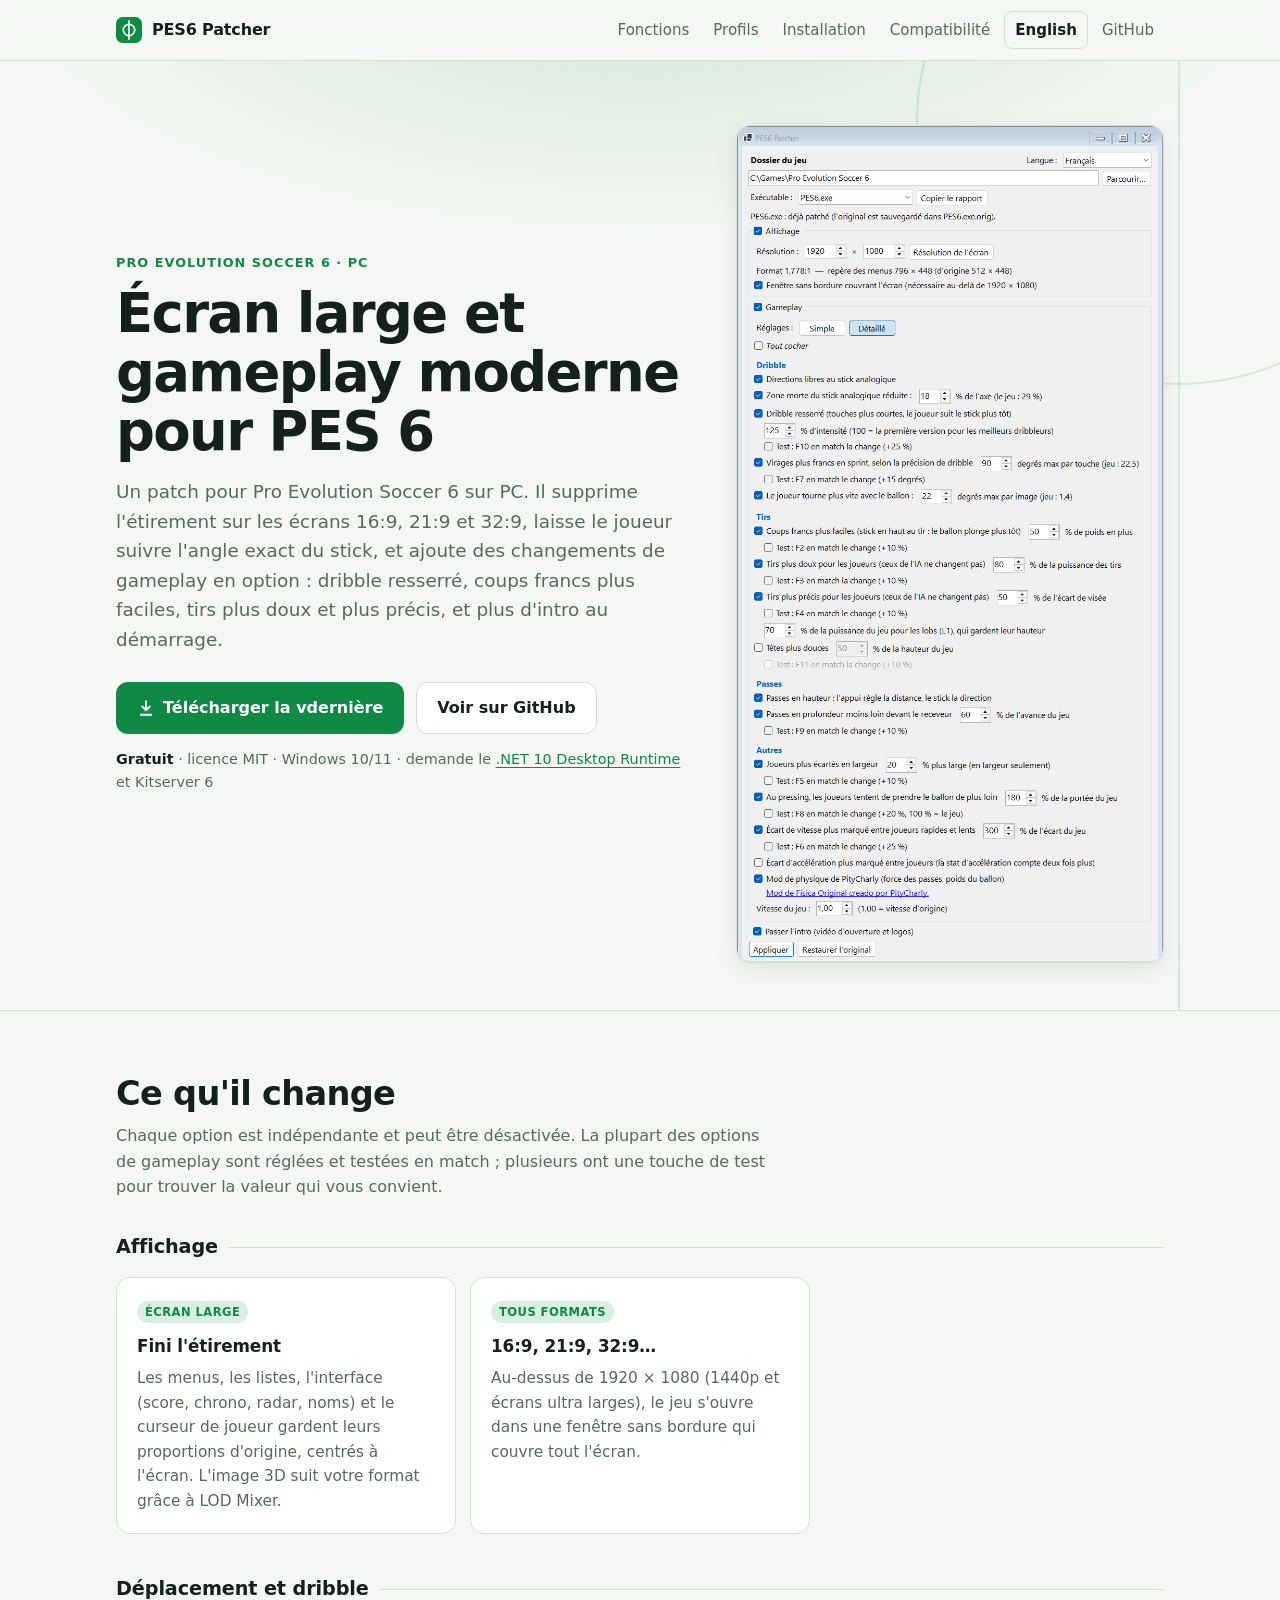
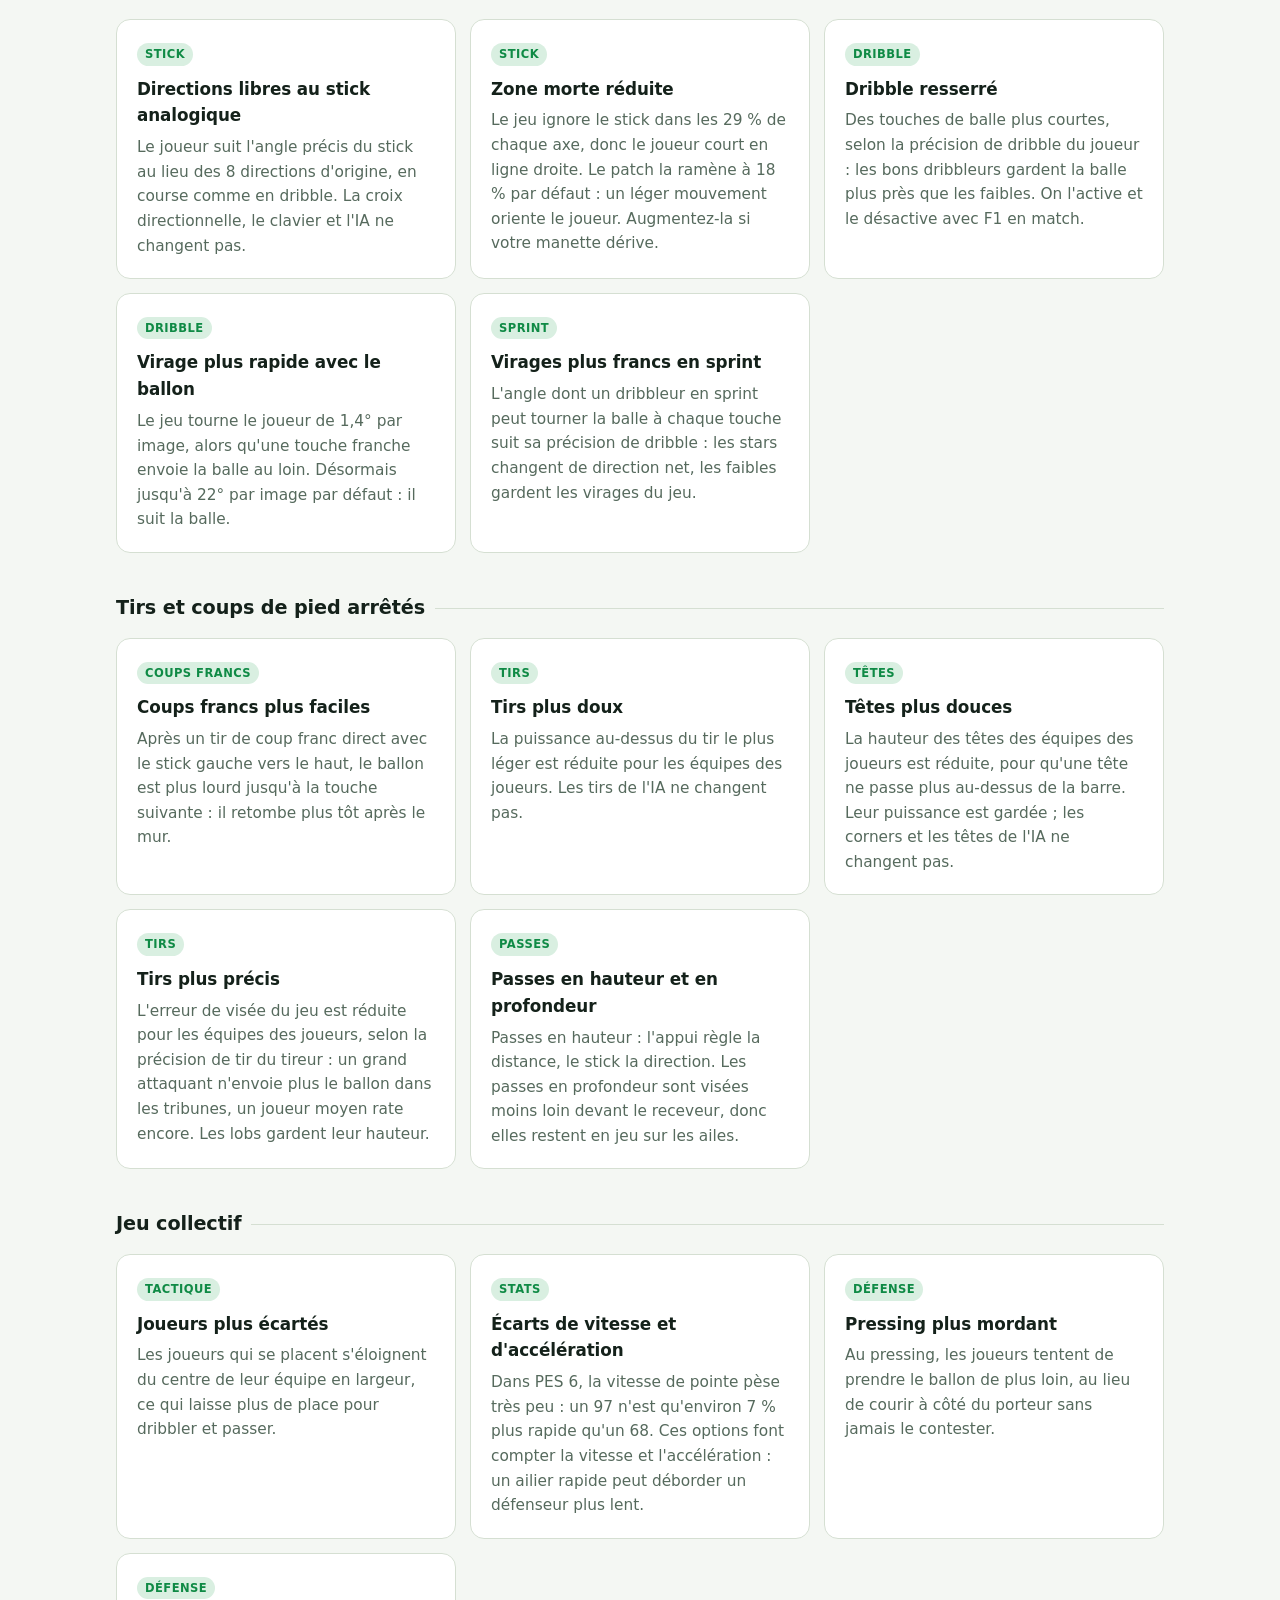
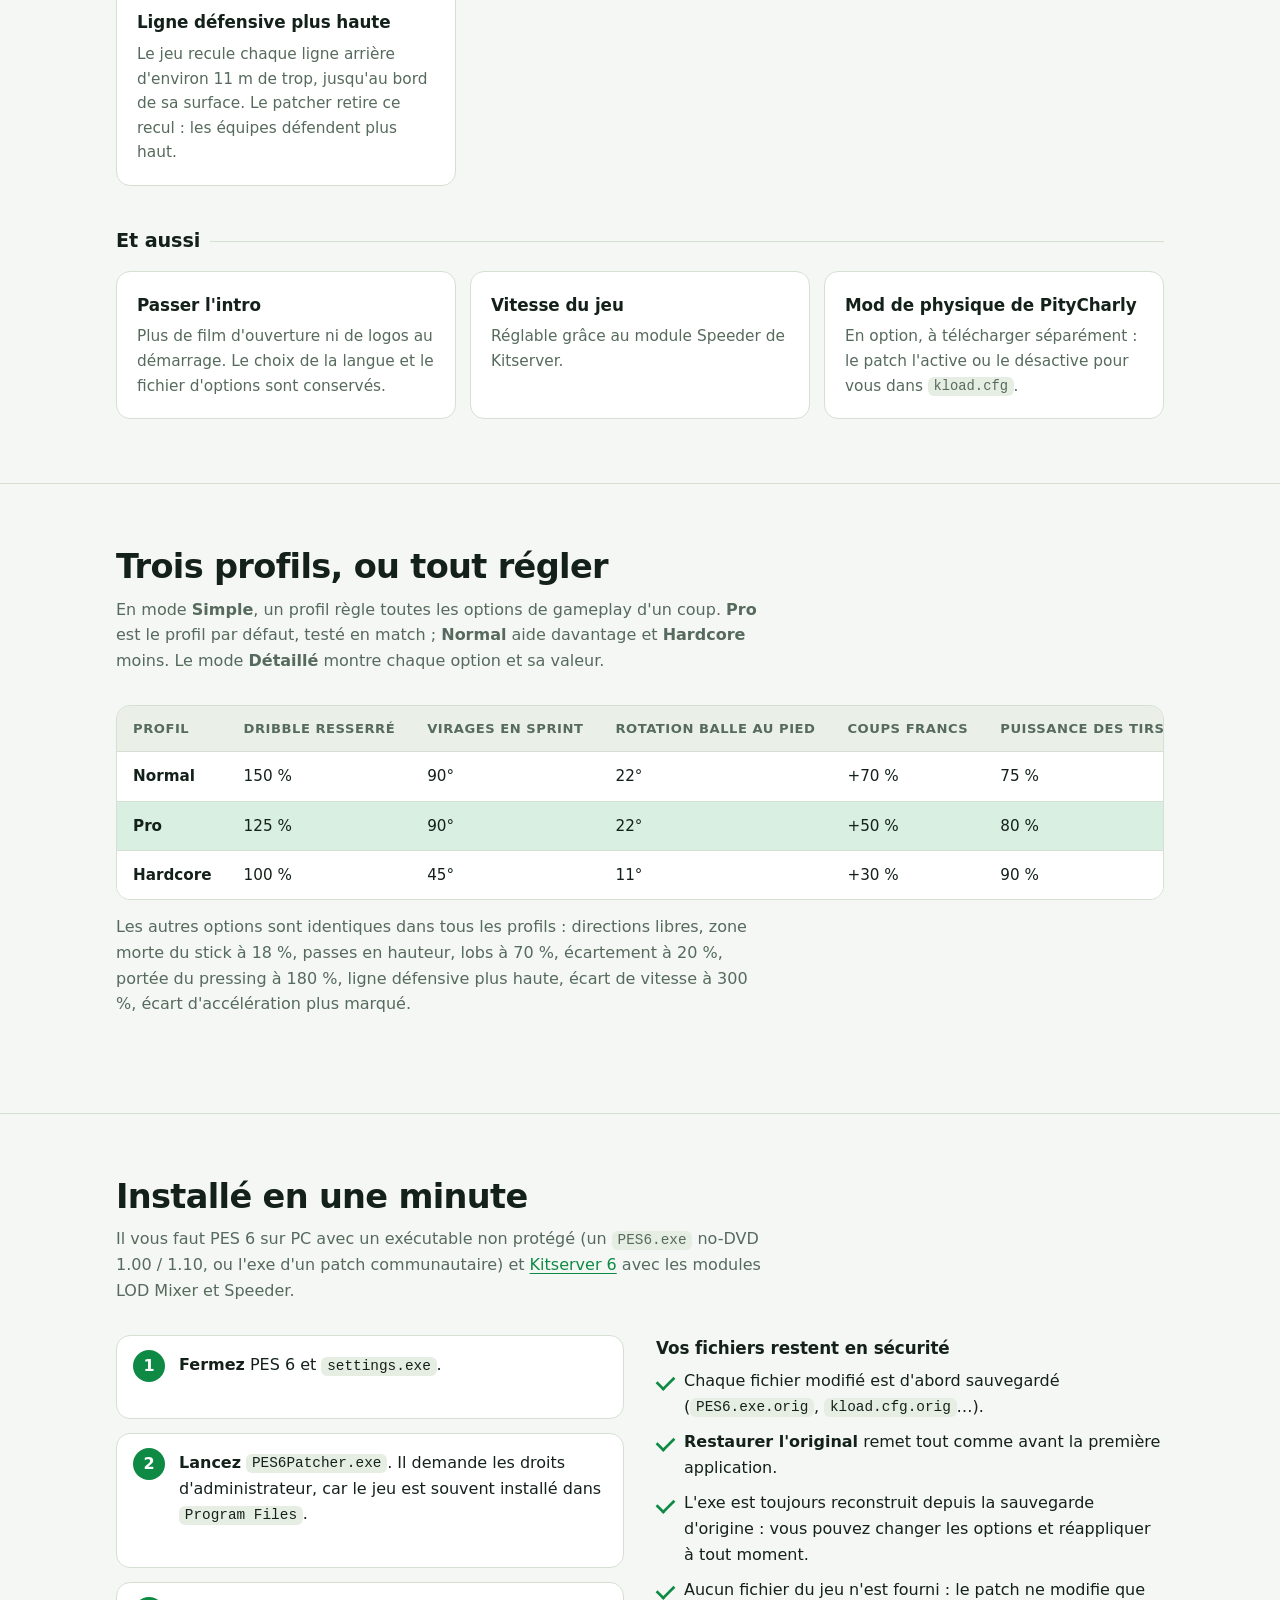
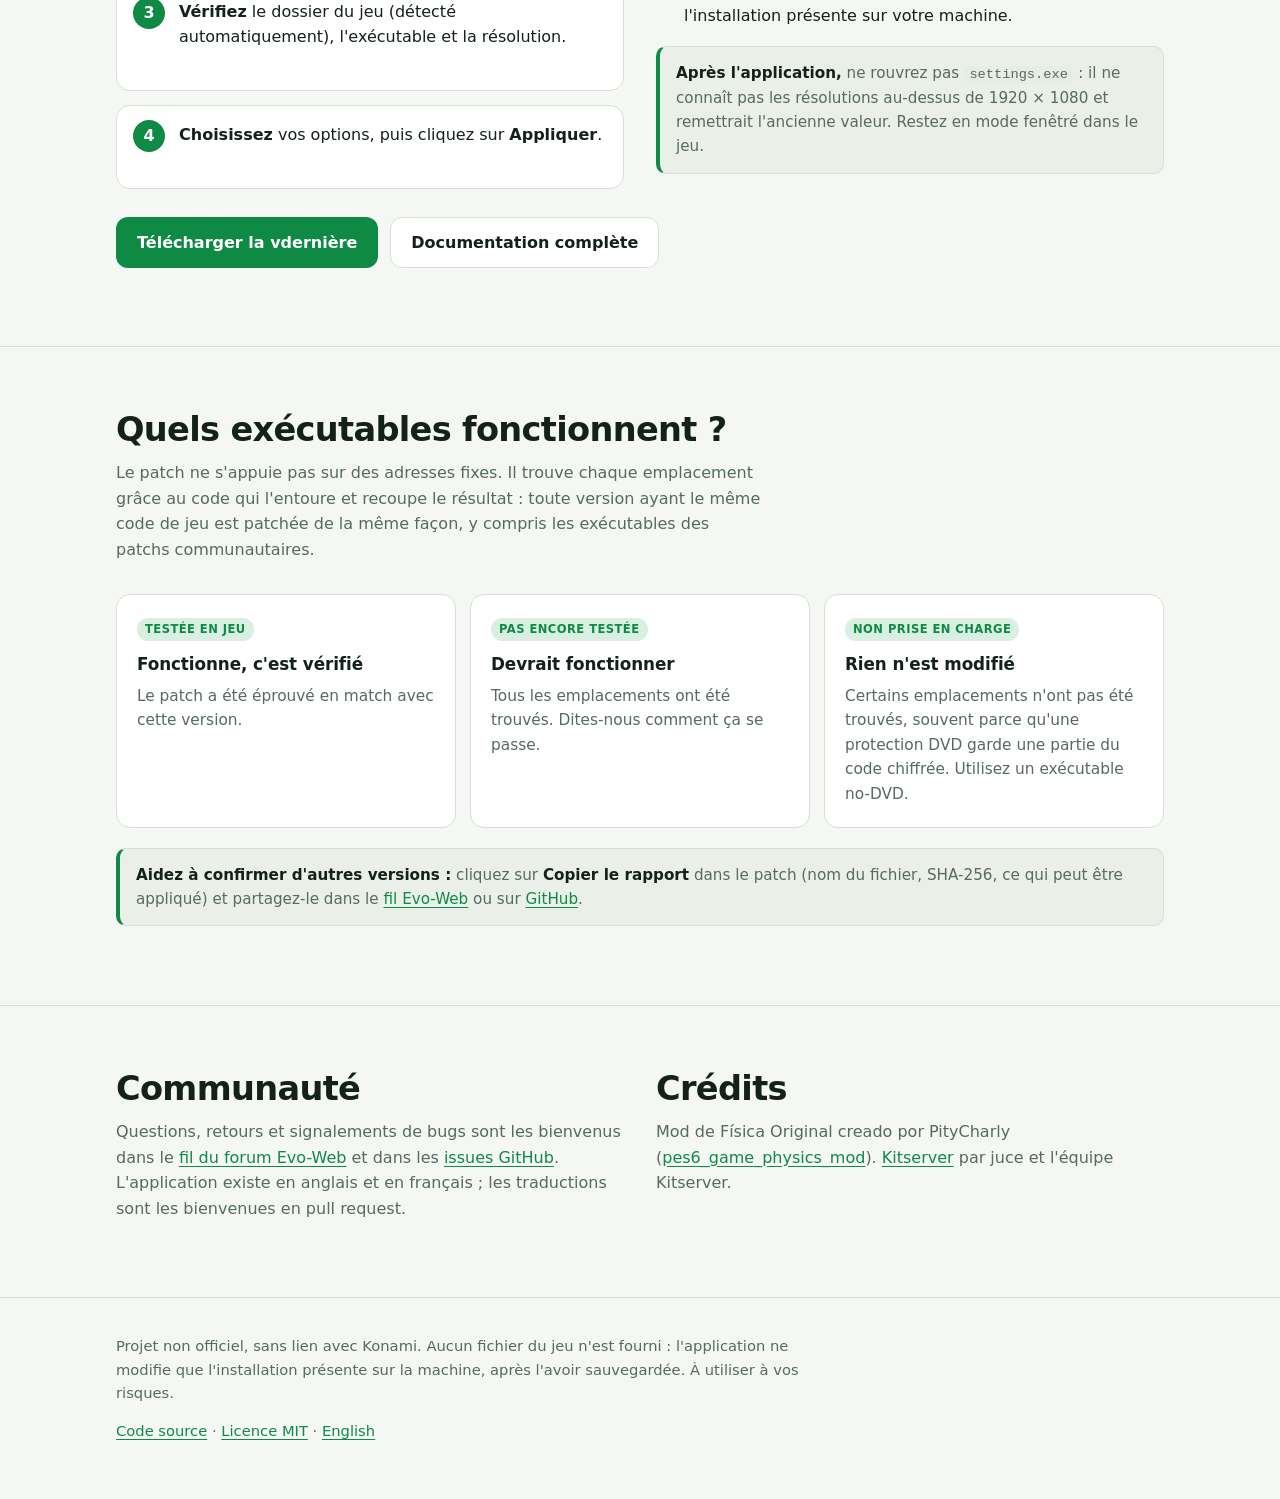
==== docs/fr/index.html @ c1f4a102 "Higher defensive line: take the game's fixed drop off the line The function computing each side's de" ====
<!doctype html>
<html lang="fr">
<head>
<meta charset="utf-8">
<meta name="viewport" content="width=device-width, initial-scale=1">
<title>PES6 Patcher : écran large et gameplay moderne pour PES 6</title>
<meta name="description" content="Patch gratuit pour Pro Evolution Soccer 6 sur PC : écran large sans étirement, déplacement libre au stick analogique, dribble resserré, coups francs plus faciles, tirs plus doux et plus précis.">
<meta property="og:title" content="PES6 Patcher">
<meta property="og:description" content="Écran large sans étirement et options de gameplay modernes pour Pro Evolution Soccer 6 sur PC.">
<meta property="og:image" content="https://kwentinn.github.io/PES6Patcher/app.fr.png">
<meta property="og:type" content="website">
<link rel="alternate" hreflang="en" href="https://kwentinn.github.io/PES6Patcher/">
<link rel="icon" href="data:image/svg+xml,%3Csvg xmlns='http://www.w3.org/2000/svg' viewBox='0 0 32 32'%3E%3Crect width='32' height='32' rx='8' fill='%230f8a45'/%3E%3Ccircle cx='16' cy='16' r='7' fill='none' stroke='white' stroke-width='2'/%3E%3Cpath d='M16 3v26' stroke='white' stroke-width='2'/%3E%3C/svg%3E">
<link rel="stylesheet" href="../site.css">
</head>
<body>

<header class="bar">
  <div class="wrap">
    <a class="brand" href="#top">
      <svg viewBox="0 0 32 32" aria-hidden="true"><rect width="32" height="32" rx="8" fill="var(--accent)"/><circle cx="16" cy="16" r="7" fill="none" stroke="var(--accent-ink)" stroke-width="2"/><path d="M16 4v24" stroke="var(--accent-ink)" stroke-width="2"/></svg>
      PES6 Patcher
    </a>
    <nav aria-label="Principal">
      <a class="hide-sm" href="#features">Fonctions</a>
      <a class="hide-sm" href="#presets">Profils</a>
      <a href="#install">Installation</a>
      <a class="hide-sm" href="#compat">Compatibilité</a>
      <a class="lang" href="../" hreflang="en">English</a>
      <a href="https://github.com/kwentinn/PES6Patcher">GitHub</a>
    </nav>
  </div>
</header>

<main id="top">

<div class="hero">
  <div class="wrap hero-grid">
    <div>
      <p class="eyebrow">Pro Evolution Soccer 6 · PC</p>
      <h1>Écran large et gameplay moderne pour PES 6</h1>
      <p class="lead">Un patch pour Pro Evolution Soccer 6 sur PC. Il supprime l'étirement sur les écrans 16:9, 21:9 et 32:9, laisse le joueur suivre l'angle exact du stick, et ajoute des changements de gameplay en option : dribble resserré, coups francs plus faciles, tirs plus doux et plus précis, et plus d'intro au démarrage.</p>
      <div class="cta">
        <a class="btn primary" data-download href="https://github.com/kwentinn/PES6Patcher/releases/latest">
          <svg viewBox="0 0 24 24" fill="none" stroke="currentColor" stroke-width="2.4" stroke-linecap="round" stroke-linejoin="round" aria-hidden="true"><path d="M12 3v12m0 0l-5-5m5 5l5-5M5 21h14"/></svg>
          <span>Télécharger la v<span data-version>dernière</span></span>
        </a>
        <a class="btn" href="https://github.com/kwentinn/PES6Patcher">Voir sur GitHub</a>
      </div>
      <p class="meta"><b>Gratuit</b> · licence MIT · Windows 10/11 · demande le <a href="https://dotnet.microsoft.com/download/dotnet/10.0">.NET 10 Desktop Runtime</a> et Kitserver 6</p>
    </div>
    <figure class="shot">
      <img src="../app.fr.png" width="818" height="1538" alt="La fenêtre de PES6 Patcher avec les options d'affichage et de gameplay">
    </figure>
  </div>
</div>

<section id="features">
  <div class="wrap">
    <h2>Ce qu'il change</h2>
    <p class="sub">Chaque option est indépendante et peut être désactivée. La plupart des options de gameplay sont réglées et testées en match ; plusieurs ont une touche de test pour trouver la valeur qui vous convient.</p>

    <h3 class="group">Affichage</h3>
    <div class="cards">
      <div class="card"><span class="tag">Écran large</span><h3>Fini l'étirement</h3><p>Les menus, les listes, l'interface (score, chrono, radar, noms) et le curseur de joueur gardent leurs proportions d'origine, centrés à l'écran. L'image 3D suit votre format grâce à LOD Mixer.</p></div>
      <div class="card"><span class="tag">Tous formats</span><h3>16:9, 21:9, 32:9…</h3><p>Au-dessus de 1920 × 1080 (1440p et écrans ultra larges), le jeu s'ouvre dans une fenêtre sans bordure qui couvre tout l'écran.</p></div>
    </div>

    <h3 class="group">Déplacement et dribble</h3>
    <div class="cards">
      <div class="card"><span class="tag">Stick</span><h3>Directions libres au stick analogique</h3><p>Le joueur suit l'angle précis du stick au lieu des 8 directions d'origine, en course comme en dribble. La croix directionnelle, le clavier et l'IA ne changent pas.</p></div>
      <div class="card"><span class="tag">Stick</span><h3>Zone morte réduite</h3><p>Le jeu ignore le stick dans les 29 % de chaque axe, donc le joueur court en ligne droite. Le patch la ramène à 18 % par défaut : un léger mouvement oriente le joueur. Augmentez-la si votre manette dérive.</p></div>
      <div class="card"><span class="tag">Dribble</span><h3>Dribble resserré</h3><p>Des touches de balle plus courtes, selon la précision de dribble du joueur : les bons dribbleurs gardent la balle plus près que les faibles. On l'active et le désactive avec F1 en match.</p></div>
      <div class="card"><span class="tag">Dribble</span><h3>Virage plus rapide avec le ballon</h3><p>Le jeu tourne le joueur de 1,4° par image, alors qu'une touche franche envoie la balle au loin. Désormais jusqu'à 22° par image par défaut : il suit la balle.</p></div>
      <div class="card"><span class="tag">Sprint</span><h3>Virages plus francs en sprint</h3><p>L'angle dont un dribbleur en sprint peut tourner la balle à chaque touche suit sa précision de dribble : les stars changent de direction net, les faibles gardent les virages du jeu.</p></div>
    </div>

    <h3 class="group">Tirs et coups de pied arrêtés</h3>
    <div class="cards">
      <div class="card"><span class="tag">Coups francs</span><h3>Coups francs plus faciles</h3><p>Après un tir de coup franc direct avec le stick gauche vers le haut, le ballon est plus lourd jusqu'à la touche suivante : il retombe plus tôt après le mur.</p></div>
      <div class="card"><span class="tag">Tirs</span><h3>Tirs plus doux</h3><p>La puissance au-dessus du tir le plus léger est réduite pour les équipes des joueurs. Les tirs de l'IA ne changent pas.</p></div>
      <div class="card"><span class="tag">Têtes</span><h3>Têtes plus douces</h3><p>La hauteur des têtes des équipes des joueurs est réduite, pour qu'une tête ne passe plus au-dessus de la barre. Leur puissance est gardée ; les corners et les têtes de l'IA ne changent pas.</p></div>
      <div class="card"><span class="tag">Tirs</span><h3>Tirs plus précis</h3><p>L'erreur de visée du jeu est réduite pour les équipes des joueurs, selon la précision de tir du tireur : un grand attaquant n'envoie plus le ballon dans les tribunes, un joueur moyen rate encore. Les lobs gardent leur hauteur.</p></div>
      <div class="card"><span class="tag">Passes</span><h3>Passes en hauteur et en profondeur</h3><p>Passes en hauteur : l'appui règle la distance, le stick la direction. Les passes en profondeur sont visées moins loin devant le receveur, donc elles restent en jeu sur les ailes.</p></div>
    </div>

    <h3 class="group">Jeu collectif</h3>
    <div class="cards">
      <div class="card"><span class="tag">Tactique</span><h3>Joueurs plus écartés</h3><p>Les joueurs qui se placent s'éloignent du centre de leur équipe en largeur, ce qui laisse plus de place pour dribbler et passer.</p></div>
      <div class="card"><span class="tag">Stats</span><h3>Écarts de vitesse et d'accélération</h3><p>Dans PES 6, la vitesse de pointe pèse très peu : un 97 n'est qu'environ 7 % plus rapide qu'un 68. Ces options font compter la vitesse et l'accélération : un ailier rapide peut déborder un défenseur plus lent.</p></div>
      <div class="card"><span class="tag">Défense</span><h3>Pressing plus mordant</h3><p>Au pressing, les joueurs tentent de prendre le ballon de plus loin, au lieu de courir à côté du porteur sans jamais le contester.</p></div>
      <div class="card"><span class="tag">Défense</span><h3>Ligne défensive plus haute</h3><p>Le jeu recule chaque ligne arrière d'environ 11 m de trop, jusqu'au bord de sa surface. Le patcher retire ce recul : les équipes défendent plus haut.</p></div>
    </div>

    <h3 class="group">Et aussi</h3>
    <div class="cards">
      <div class="card"><h3>Passer l'intro</h3><p>Plus de film d'ouverture ni de logos au démarrage. Le choix de la langue et le fichier d'options sont conservés.</p></div>
      <div class="card"><h3>Vitesse du jeu</h3><p>Réglable grâce au module Speeder de Kitserver.</p></div>
      <div class="card"><h3>Mod de physique de PityCharly</h3><p>En option, à télécharger séparément : le patch l'active ou le désactive pour vous dans <code>kload.cfg</code>.</p></div>
    </div>
  </div>
</section>

<section id="presets">
  <div class="wrap">
    <h2>Trois profils, ou tout régler</h2>
    <p class="sub">En mode <b>Simple</b>, un profil règle toutes les options de gameplay d'un coup. <b>Pro</b> est le profil par défaut, testé en match ; <b>Normal</b> aide davantage et <b>Hardcore</b> moins. Le mode <b>Détaillé</b> montre chaque option et sa valeur.</p>
    <div class="table">
      <table>
        <thead><tr><th>Profil</th><th>Dribble resserré</th><th>Virages en sprint</th><th>Rotation balle au pied</th><th>Coups francs</th><th>Puissance des tirs</th><th>Écart de visée gardé</th><th>Avance des passes</th><th>Têtes</th></tr></thead>
        <tbody>
          <tr><td>Normal</td><td>150 %</td><td>90°</td><td>22°</td><td>+70 %</td><td>75 %</td><td>30 %</td><td>50 %</td><td>60 %</td></tr>
          <tr class="pro"><td>Pro</td><td>125 %</td><td>90°</td><td>22°</td><td>+50 %</td><td>80 %</td><td>50 %</td><td>60 %</td><td>70 %</td></tr>
          <tr><td>Hardcore</td><td>100 %</td><td>45°</td><td>11°</td><td>+30 %</td><td>90 %</td><td>75 %</td><td>80 %</td><td>80 %</td></tr>
        </tbody>
      </table>
    </div>
    <p class="sub" style="margin-top:14px">Les autres options sont identiques dans tous les profils : directions libres, zone morte du stick à 18 %, passes en hauteur, lobs à 70 %, écartement à 20 %, portée du pressing à 180 %, ligne défensive plus haute, écart de vitesse à 300 %, écart d'accélération plus marqué.</p>
  </div>
</section>

<section id="install">
  <div class="wrap">
    <h2>Installé en une minute</h2>
    <p class="sub">Il vous faut PES 6 sur PC avec un exécutable non protégé (un <code>PES6.exe</code> no-DVD 1.00 / 1.10, ou l'exe d'un patch communautaire) et <a href="https://www.evoweb.uk/">Kitserver 6</a> avec les modules LOD Mixer et Speeder.</p>
    <div class="two">
      <ol class="steps">
        <li><b>Fermez</b> PES 6 et <code>settings.exe</code>.</li>
        <li><b>Lancez</b> <code>PES6Patcher.exe</code>. Il demande les droits d'administrateur, car le jeu est souvent installé dans <code>Program Files</code>.</li>
        <li><b>Vérifiez</b> le dossier du jeu (détecté automatiquement), l'exécutable et la résolution.</li>
        <li><b>Choisissez</b> vos options, puis cliquez sur <b>Appliquer</b>.</li>
      </ol>
      <div>
        <h3>Vos fichiers restent en sécurité</h3>
        <ul class="check">
          <li>Chaque fichier modifié est d'abord sauvegardé (<code>PES6.exe.orig</code>, <code>kload.cfg.orig</code>…).</li>
          <li><b>Restaurer l'original</b> remet tout comme avant la première application.</li>
          <li>L'exe est toujours reconstruit depuis la sauvegarde d'origine : vous pouvez changer les options et réappliquer à tout moment.</li>
          <li>Aucun fichier du jeu n'est fourni : le patch ne modifie que l'installation présente sur votre machine.</li>
        </ul>
        <p class="note" style="margin-top:18px"><b>Après l'application,</b> ne rouvrez pas <code>settings.exe</code> : il ne connaît pas les résolutions au-dessus de 1920 × 1080 et remettrait l'ancienne valeur. Restez en mode fenêtré dans le jeu.</p>
      </div>
    </div>
    <div class="cta" style="margin-top:28px">
      <a class="btn primary" data-download href="https://github.com/kwentinn/PES6Patcher/releases/latest"><span>Télécharger la v<span data-version>dernière</span></span></a>
      <a class="btn" href="https://github.com/kwentinn/PES6Patcher/blob/main/README.fr.md">Documentation complète</a>
    </div>
  </div>
</section>

<section id="compat">
  <div class="wrap">
    <h2>Quels exécutables fonctionnent ?</h2>
    <p class="sub">Le patch ne s'appuie pas sur des adresses fixes. Il trouve chaque emplacement grâce au code qui l'entoure et recoupe le résultat : toute version ayant le même code de jeu est patchée de la même façon, y compris les exécutables des patchs communautaires.</p>
    <div class="cards">
      <div class="card"><span class="tag">Testée en jeu</span><h3>Fonctionne, c'est vérifié</h3><p>Le patch a été éprouvé en match avec cette version.</p></div>
      <div class="card"><span class="tag">Pas encore testée</span><h3>Devrait fonctionner</h3><p>Tous les emplacements ont été trouvés. Dites-nous comment ça se passe.</p></div>
      <div class="card"><span class="tag">Non prise en charge</span><h3>Rien n'est modifié</h3><p>Certains emplacements n'ont pas été trouvés, souvent parce qu'une protection DVD garde une partie du code chiffrée. Utilisez un exécutable no-DVD.</p></div>
    </div>
    <p class="note" style="margin-top:20px"><b>Aidez à confirmer d'autres versions :</b> cliquez sur <b>Copier le rapport</b> dans le patch (nom du fichier, SHA-256, ce qui peut être appliqué) et partagez-le dans le <a href="https://evoweb.uk/threads/pes6-gameplay-patcher.107639/">fil Evo-Web</a> ou sur <a href="https://github.com/kwentinn/PES6Patcher/issues">GitHub</a>.</p>
  </div>
</section>

<section id="about">
  <div class="wrap two">
    <div>
      <h2>Communauté</h2>
      <p class="sub" style="margin-bottom:12px">Questions, retours et signalements de bugs sont les bienvenus dans le <a href="https://evoweb.uk/threads/pes6-gameplay-patcher.107639/">fil du forum Evo-Web</a> et dans les <a href="https://github.com/kwentinn/PES6Patcher/issues">issues GitHub</a>. L'application existe en anglais et en français ; les traductions sont les bienvenues en pull request.</p>
    </div>
    <div>
      <h2>Crédits</h2>
      <p class="sub" style="margin-bottom:12px">Mod de Física Original creado por PityCharly (<a href="https://github.com/angelballay/pes6_game_physics_mod">pes6_game_physics_mod</a>). <a href="https://www.evoweb.uk/">Kitserver</a> par juce et l'équipe Kitserver.</p>
    </div>
  </div>
</section>

</main>

<footer>
  <div class="wrap">
    <p>Projet non officiel, sans lien avec Konami. Aucun fichier du jeu n'est fourni : l'application ne modifie que l'installation présente sur la machine, après l'avoir sauvegardée. À utiliser à vos risques.</p>
    <p><a href="https://github.com/kwentinn/PES6Patcher">Code source</a> · <a href="https://github.com/kwentinn/PES6Patcher/blob/main/LICENSE">Licence MIT</a> · <a href="../">English</a></p>
  </div>
</footer>

<script src="../site.js" defer></script>
</body>
</html>
---- docs/site.css ----
:root {
  --bg: #f4f7f3;
  --surface: #ffffff;
  --surface-2: #eaf0e8;
  --text: #14211a;
  --muted: #566a5d;
  --line: #d5dfd2;
  --accent: #0f8a45;
  --accent-ink: #ffffff;
  --accent-soft: #d9efe1;
  --pitch: #0c5e33;
  --code: #e6eee4;
  --shadow: 0 1px 2px rgba(10, 30, 18, .06), 0 8px 24px rgba(10, 30, 18, .08);
  --radius: 14px;
  --max: 1080px;
}

@media (prefers-color-scheme: dark) {
  :root:not([data-theme="light"]) {
    --bg: #0a120e;
    --surface: #111d17;
    --surface-2: #17271f;
    --text: #e8f1ea;
    --muted: #9db3a4;
    --line: #243629;
    --accent: #3ddc84;
    --accent-ink: #06210f;
    --accent-soft: #15301f;
    --pitch: #0f3d24;
    --code: #17271f;
    --shadow: 0 1px 2px rgba(0, 0, 0, .4), 0 10px 30px rgba(0, 0, 0, .35);
  }
}

:root[data-theme="dark"] {
  --bg: #0a120e;
  --surface: #111d17;
  --surface-2: #17271f;
  --text: #e8f1ea;
  --muted: #9db3a4;
  --line: #243629;
  --accent: #3ddc84;
  --accent-ink: #06210f;
  --accent-soft: #15301f;
  --pitch: #0f3d24;
  --code: #17271f;
  --shadow: 0 1px 2px rgba(0, 0, 0, .4), 0 10px 30px rgba(0, 0, 0, .35);
}

* { box-sizing: border-box; }

html { scroll-behavior: smooth; scroll-padding-top: 76px; }

body {
  margin: 0;
  background: var(--bg);
  color: var(--text);
  font: 16px/1.6 system-ui, -apple-system, "Segoe UI", Roboto, sans-serif;
  -webkit-font-smoothing: antialiased;
}

a { color: var(--accent); text-underline-offset: 3px; }
a:hover { text-decoration-thickness: 2px; }

code {
  background: var(--code);
  padding: .1em .4em;
  border-radius: 6px;
  font: .9em ui-monospace, SFMono-Regular, Consolas, monospace;
  overflow-wrap: anywhere;
}

.wrap { width: 100%; max-width: var(--max); margin: 0 auto; padding: 0 16px; }

/* top bar */
.bar {
  position: sticky;
  top: 0;
  z-index: 10;
  background: color-mix(in srgb, var(--bg) 88%, transparent);
  backdrop-filter: blur(10px);
  border-bottom: 1px solid var(--line);
}
.bar .wrap { display: flex; align-items: center; gap: 20px; min-height: 60px; }
.brand { font-weight: 800; letter-spacing: -.01em; color: var(--text); text-decoration: none; display: flex; align-items: center; gap: 10px; }
.brand svg { width: 26px; height: 26px; }
.bar nav { display: flex; gap: 4px; margin-left: auto; align-items: center; flex-wrap: wrap; justify-content: flex-end; }
.bar nav a { color: var(--muted); text-decoration: none; padding: 6px 10px; border-radius: 8px; font-size: .94rem; }
.bar nav a:hover { color: var(--text); background: var(--surface-2); }
.bar nav a.lang { border: 1px solid var(--line); color: var(--text); font-weight: 600; }

@media (max-width: 760px) {
  .bar .wrap { flex-wrap: wrap; padding-top: 8px; padding-bottom: 8px; }
  .bar nav { margin-left: 0; width: 100%; justify-content: flex-start; }
  .bar nav .hide-sm { display: none; }
}

/* buttons */
.btn {
  display: inline-flex;
  align-items: center;
  gap: 8px;
  padding: 12px 20px;
  border-radius: 12px;
  font-weight: 700;
  text-decoration: none;
  border: 1px solid var(--line);
  color: var(--text);
  background: var(--surface);
}
.btn:hover { border-color: var(--accent); }
.btn.primary { background: var(--accent); color: var(--accent-ink); border-color: transparent; }
.btn.primary:hover { filter: brightness(1.07); }
.btn svg { width: 18px; height: 18px; flex: none; }

/* hero */
.hero {
  position: relative;
  overflow: hidden;
  padding: 64px 0 48px;
  background:
    radial-gradient(900px 380px at 50% -10%, color-mix(in srgb, var(--accent) 16%, transparent), transparent 70%),
    var(--bg);
  border-bottom: 1px solid var(--line);
}
.hero::before, .hero::after {
  content: "";
  position: absolute;
  pointer-events: none;
  border: 2px solid color-mix(in srgb, var(--accent) 14%, transparent);
}
.hero::before { width: 520px; height: 520px; border-radius: 50%; right: -160px; top: -200px; }
.hero::after { width: 2px; height: 100%; right: 100px; top: 0; border: 0; background: color-mix(in srgb, var(--accent) 12%, transparent); }
.hero .wrap { position: relative; z-index: 1; }
.eyebrow { color: var(--accent); font-weight: 700; letter-spacing: .08em; text-transform: uppercase; font-size: .8rem; margin: 0 0 12px; }
h1 { font-size: clamp(2rem, 5.2vw, 3.4rem); line-height: 1.08; letter-spacing: -.03em; margin: 0 0 16px; max-width: 18ch; }
.lead { font-size: 1.15rem; color: var(--muted); max-width: 60ch; margin: 0 0 28px; }
.cta { display: flex; flex-wrap: wrap; gap: 12px; margin-bottom: 14px; }
.meta { color: var(--muted); font-size: .9rem; margin: 0 0 40px; }
.meta b { color: var(--text); }

.shot {
  margin: 0 auto;
  max-width: 440px;
  background: var(--surface);
  border: 1px solid var(--line);
  border-radius: var(--radius);
  box-shadow: var(--shadow);
  overflow: hidden;
}
.shot img { display: block; width: 100%; height: auto; }

.hero-grid { display: grid; gap: 40px; grid-template-columns: 1.15fr .85fr; align-items: center; }
.hero-grid .shot { margin: 0; justify-self: end; }
@media (max-width: 860px) {
  .hero-grid { grid-template-columns: 1fr; }
  .hero-grid .shot { justify-self: center; }
  .hero::after { display: none; }
}

/* sections */
section { padding: 64px 0; }
section + section { border-top: 1px solid var(--line); }
h2 { font-size: clamp(1.5rem, 3.2vw, 2.1rem); letter-spacing: -.02em; line-height: 1.15; margin: 0 0 10px; }
.sub { color: var(--muted); max-width: 64ch; margin: 0 0 32px; }
h3 { font-size: 1.05rem; margin: 0 0 6px; letter-spacing: -.005em; }

.cards { display: grid; gap: 14px; grid-template-columns: repeat(auto-fill, minmax(290px, 1fr)); }
.card { background: var(--surface); border: 1px solid var(--line); border-radius: var(--radius); padding: 20px; }
.card p { margin: 0; color: var(--muted); font-size: .96rem; }
.tag { display: inline-block; font-size: .72rem; font-weight: 700; letter-spacing: .04em; text-transform: uppercase; color: var(--accent); background: var(--accent-soft); padding: 2px 8px; border-radius: 999px; margin-bottom: 10px; }
.group { margin: 40px 0 14px; font-size: 1.2rem; display: flex; align-items: center; gap: 10px; }
.group::after { content: ""; flex: 1; height: 1px; background: var(--line); }
.group:first-of-type { margin-top: 0; }

/* table */
.table { width: 100%; overflow-x: auto; border: 1px solid var(--line); border-radius: var(--radius); background: var(--surface); }
table { border-collapse: collapse; width: 100%; min-width: 560px; font-size: .95rem; }
th, td { text-align: left; padding: 12px 16px; border-bottom: 1px solid var(--line); white-space: nowrap; }
th { color: var(--muted); font-weight: 600; font-size: .82rem; text-transform: uppercase; letter-spacing: .04em; background: var(--surface-2); }
tr:last-child td { border-bottom: 0; }
td:first-child { font-weight: 700; }
tr.pro td { background: var(--accent-soft); }

/* steps */
.steps { counter-reset: step; list-style: none; padding: 0; margin: 0; display: grid; gap: 14px; }
.steps li { counter-increment: step; position: relative; padding: 16px 18px 16px 62px; background: var(--surface); border: 1px solid var(--line); border-radius: var(--radius); }
.steps li::before {
  content: counter(step);
  position: absolute; left: 16px; top: 14px;
  width: 32px; height: 32px; border-radius: 50%;
  display: grid; place-items: center;
  background: var(--accent); color: var(--accent-ink); font-weight: 800;
}

.two { display: grid; gap: 32px; grid-template-columns: 1fr 1fr; }
@media (max-width: 820px) { .two { grid-template-columns: 1fr; } }

.check { list-style: none; margin: 0; padding: 0; display: grid; gap: 10px; }
.check li { padding-left: 28px; position: relative; }
.check li::before {
  content: "";
  position: absolute; left: 0; top: .45em;
  width: 16px; height: 9px;
  border-left: 3px solid var(--accent); border-bottom: 3px solid var(--accent);
  transform: rotate(-45deg) scale(.9);
}

.note { background: var(--surface-2); border: 1px solid var(--line); border-left: 4px solid var(--accent); border-radius: 10px; padding: 14px 16px; color: var(--muted); font-size: .95rem; }
.note b { color: var(--text); }

footer { border-top: 1px solid var(--line); padding: 36px 0 56px; color: var(--muted); font-size: .92rem; }
footer .wrap { display: grid; gap: 14px; }
footer p { margin: 0; max-width: 78ch; }

@media (prefers-reduced-motion: reduce) { html { scroll-behavior: auto; } }
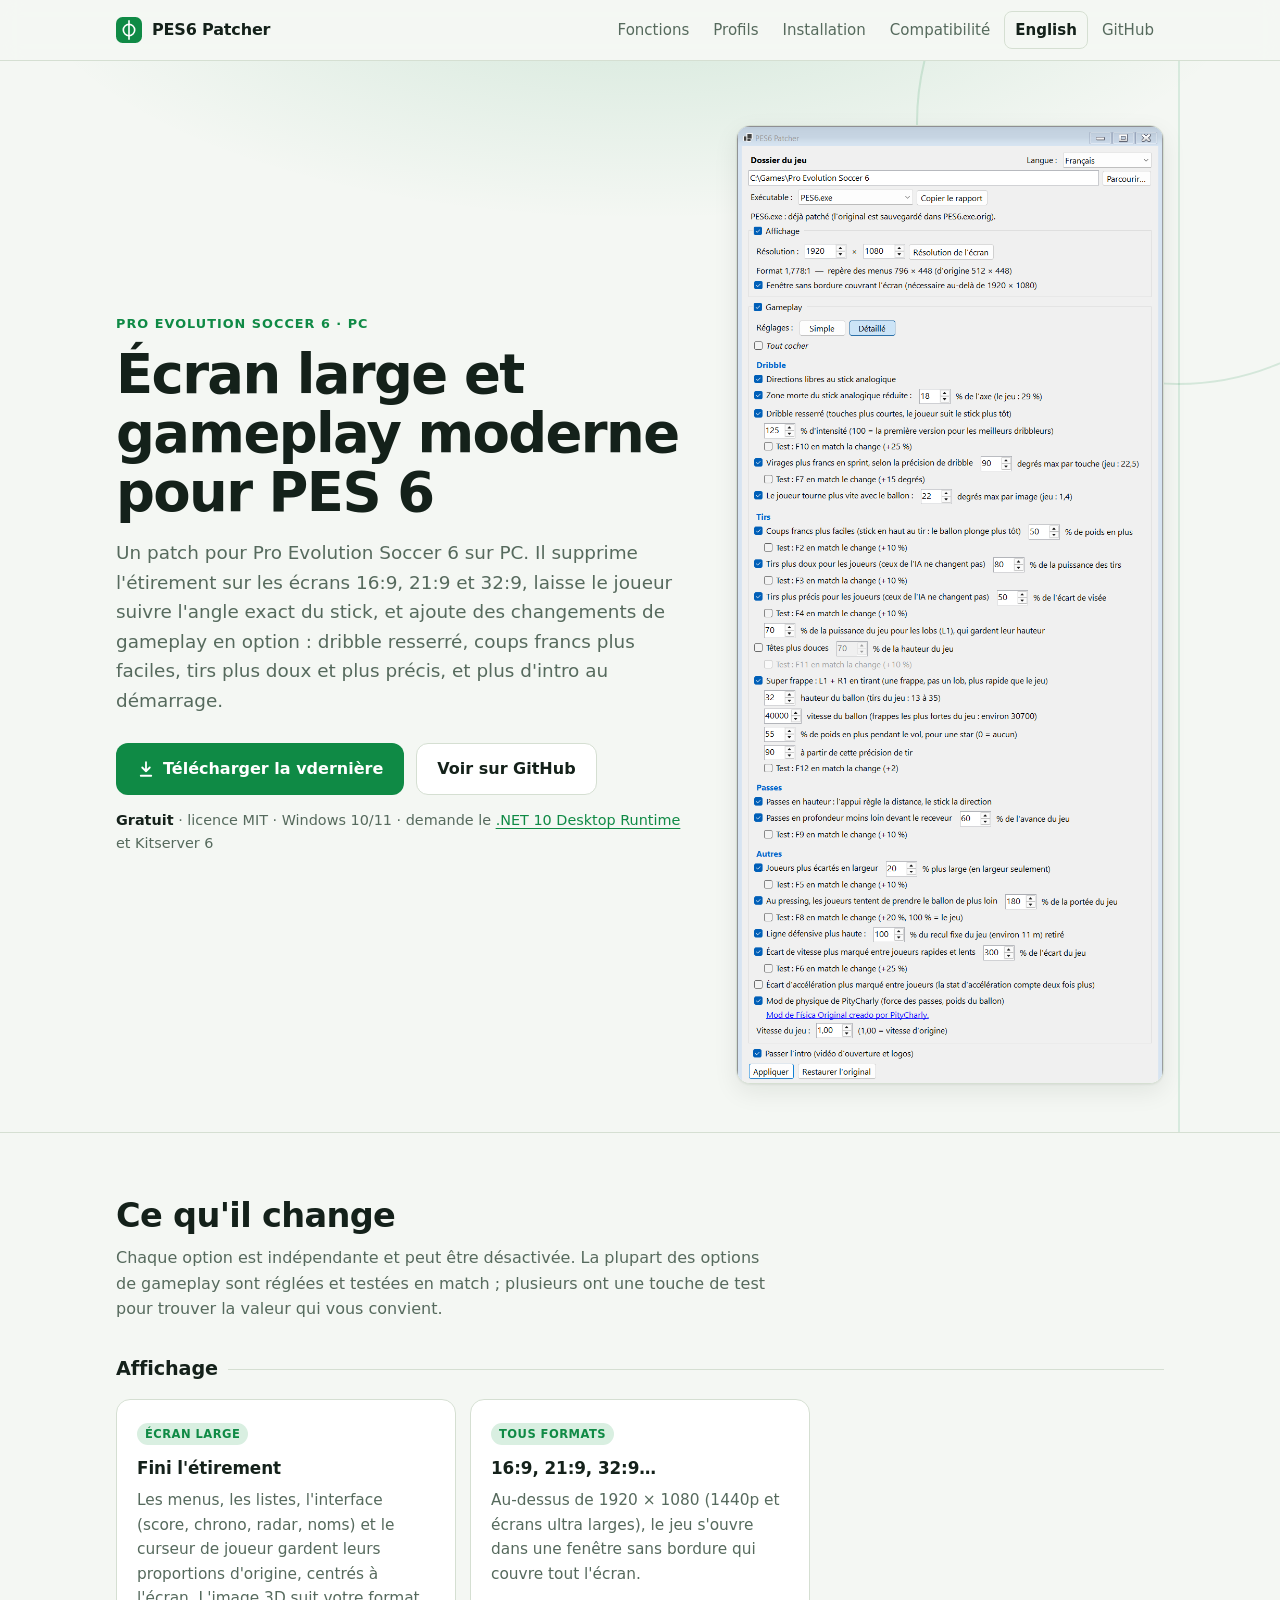
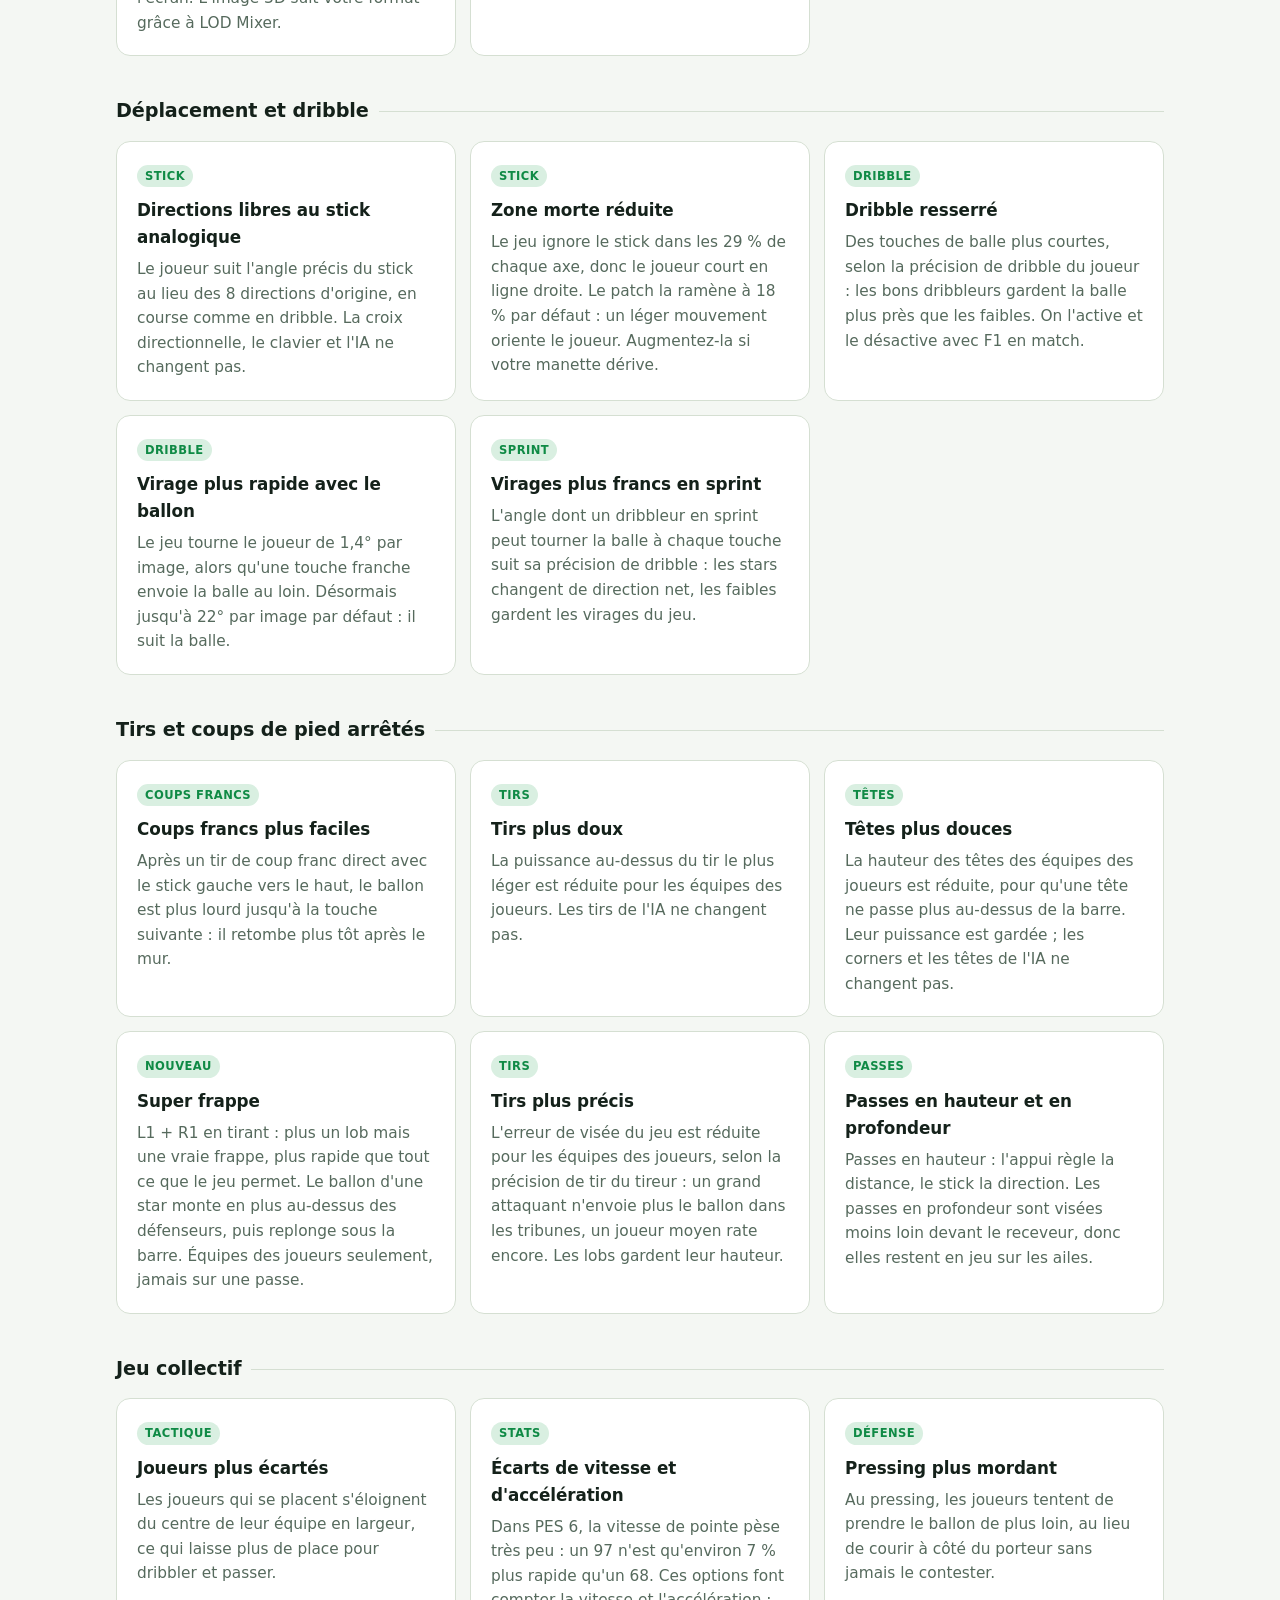
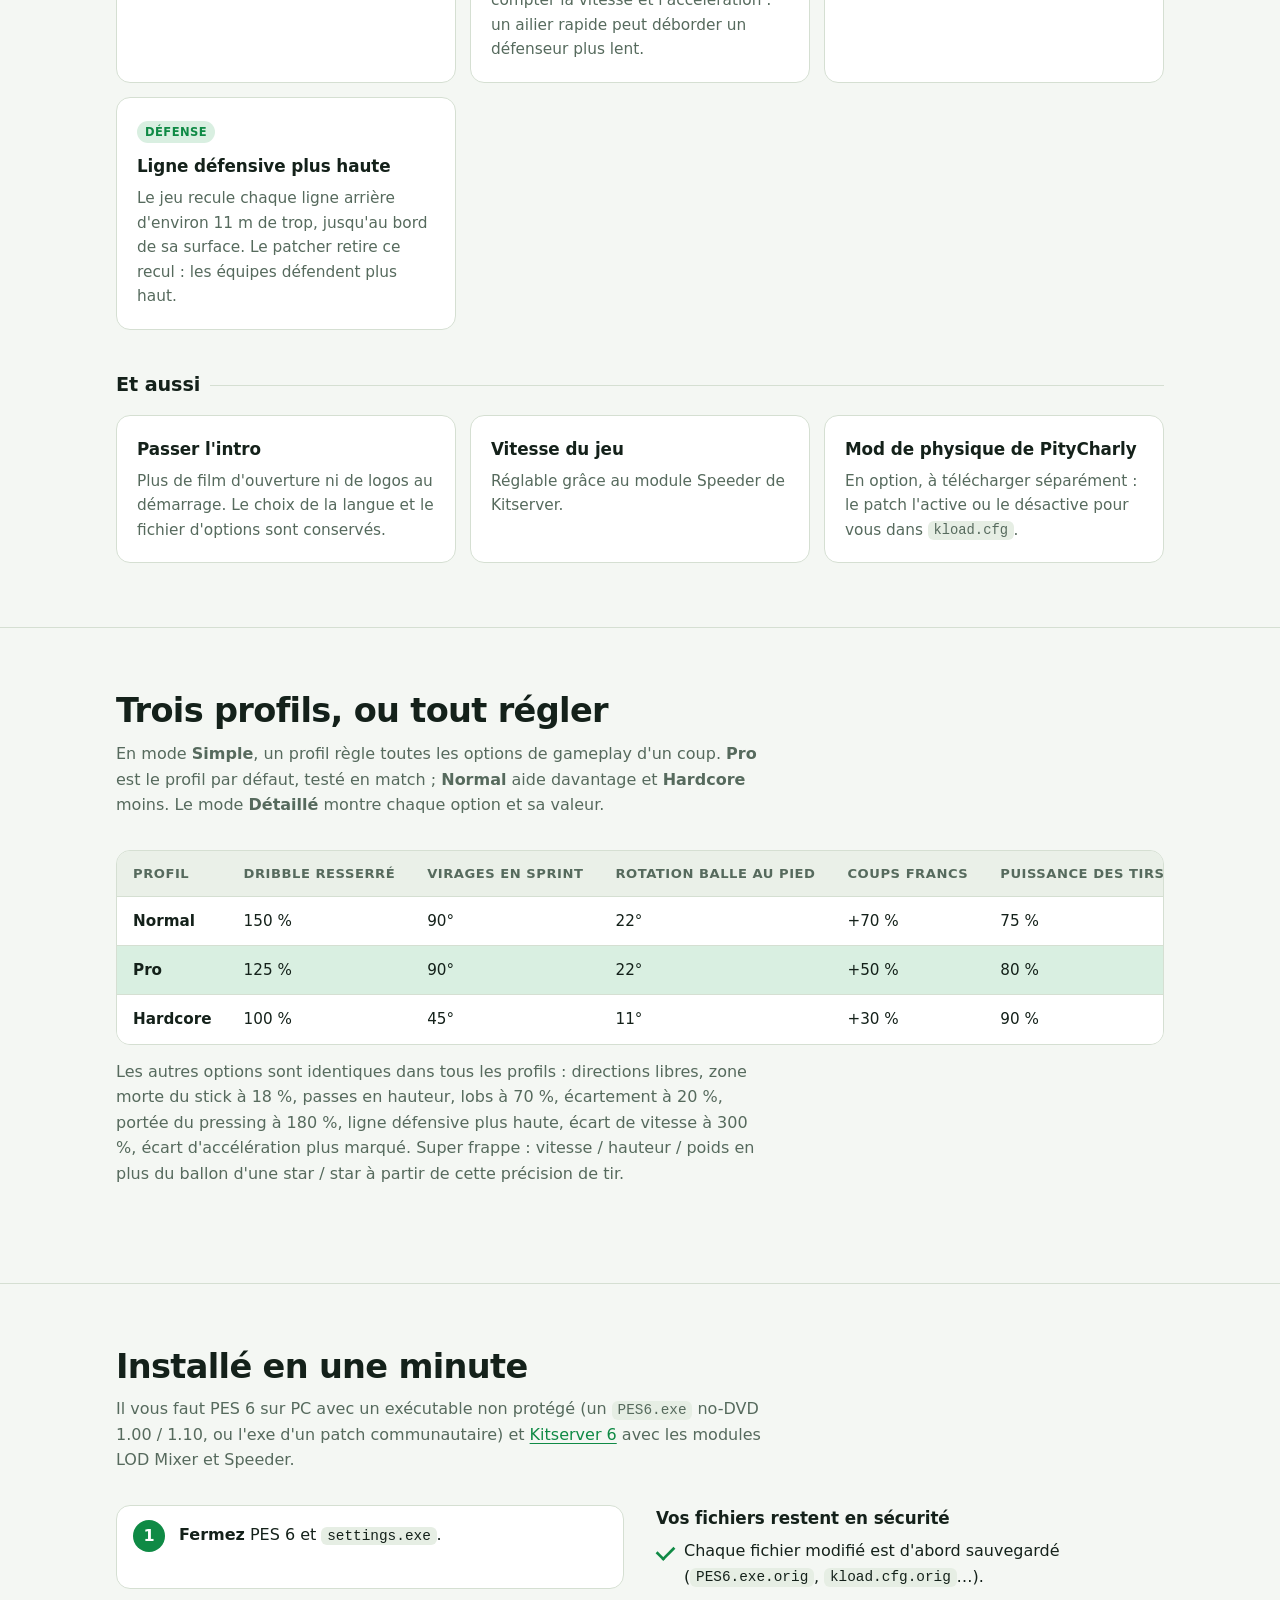
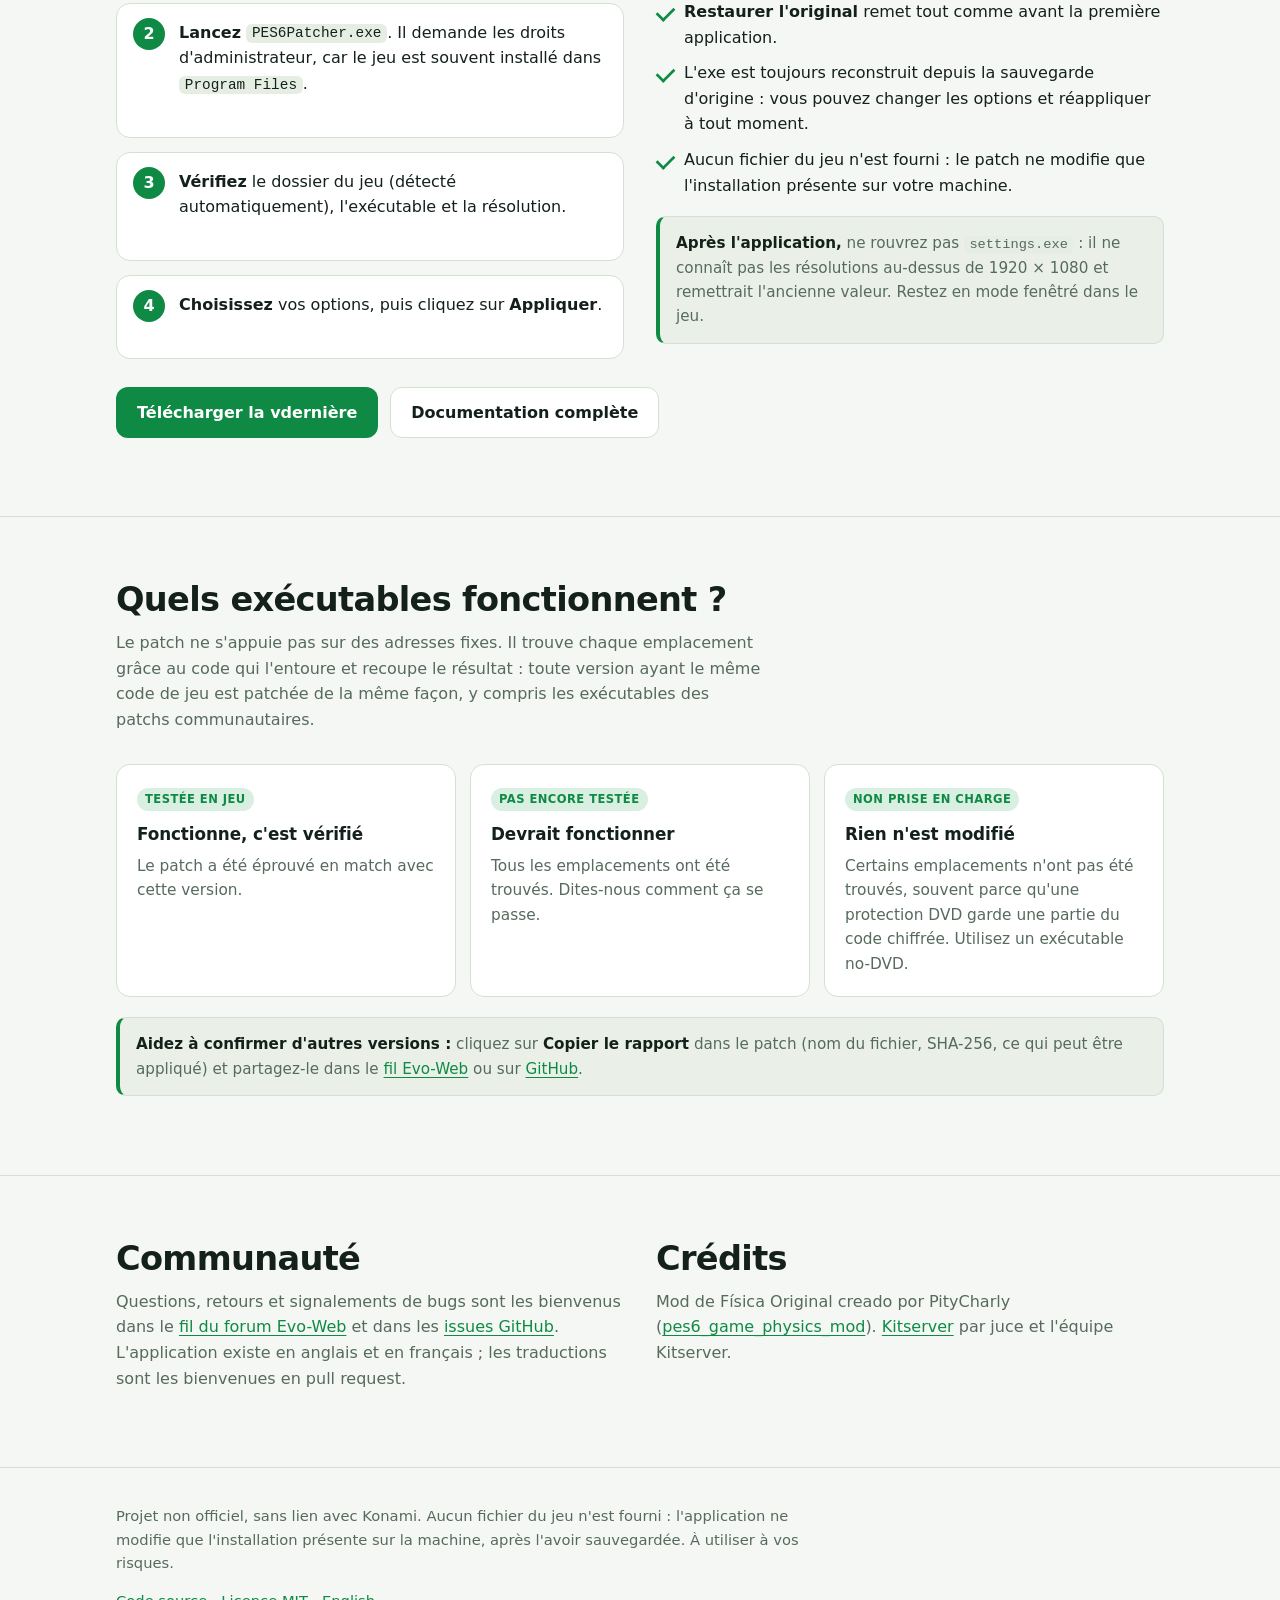
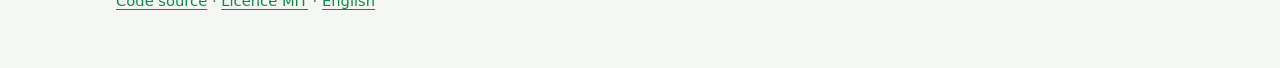
==== commit bacf8557: "Present the super shot on the site, with its values in the presets table Co-Authored-By: Claude Opus" ====
--- a/docs/fr/index.html
+++ b/docs/fr/index.html
@@ -80,6 +80,7 @@
       <div class="card"><span class="tag">Coups francs</span><h3>Coups francs plus faciles</h3><p>Après un tir de coup franc direct avec le stick gauche vers le haut, le ballon est plus lourd jusqu'à la touche suivante : il retombe plus tôt après le mur.</p></div>
       <div class="card"><span class="tag">Tirs</span><h3>Tirs plus doux</h3><p>La puissance au-dessus du tir le plus léger est réduite pour les équipes des joueurs. Les tirs de l'IA ne changent pas.</p></div>
       <div class="card"><span class="tag">Têtes</span><h3>Têtes plus douces</h3><p>La hauteur des têtes des équipes des joueurs est réduite, pour qu'une tête ne passe plus au-dessus de la barre. Leur puissance est gardée ; les corners et les têtes de l'IA ne changent pas.</p></div>
+      <div class="card"><span class="tag">Nouveau</span><h3>Super frappe</h3><p>L1 + R1 en tirant : plus un lob mais une vraie frappe, plus rapide que tout ce que le jeu permet. Le ballon d'une star monte en plus au-dessus des défenseurs, puis replonge sous la barre. Équipes des joueurs seulement, jamais sur une passe.</p></div>
       <div class="card"><span class="tag">Tirs</span><h3>Tirs plus précis</h3><p>L'erreur de visée du jeu est réduite pour les équipes des joueurs, selon la précision de tir du tireur : un grand attaquant n'envoie plus le ballon dans les tribunes, un joueur moyen rate encore. Les lobs gardent leur hauteur.</p></div>
       <div class="card"><span class="tag">Passes</span><h3>Passes en hauteur et en profondeur</h3><p>Passes en hauteur : l'appui règle la distance, le stick la direction. Les passes en profondeur sont visées moins loin devant le receveur, donc elles restent en jeu sur les ailes.</p></div>
     </div>
@@ -107,15 +108,15 @@
     <p class="sub">En mode <b>Simple</b>, un profil règle toutes les options de gameplay d'un coup. <b>Pro</b> est le profil par défaut, testé en match ; <b>Normal</b> aide davantage et <b>Hardcore</b> moins. Le mode <b>Détaillé</b> montre chaque option et sa valeur.</p>
     <div class="table">
       <table>
-        <thead><tr><th>Profil</th><th>Dribble resserré</th><th>Virages en sprint</th><th>Rotation balle au pied</th><th>Coups francs</th><th>Puissance des tirs</th><th>Écart de visée gardé</th><th>Avance des passes</th><th>Têtes</th></tr></thead>
+        <thead><tr><th>Profil</th><th>Dribble resserré</th><th>Virages en sprint</th><th>Rotation balle au pied</th><th>Coups francs</th><th>Puissance des tirs</th><th>Écart de visée gardé</th><th>Avance des passes</th><th>Têtes</th><th>Super frappe</th></tr></thead>
         <tbody>
-          <tr><td>Normal</td><td>150 %</td><td>90°</td><td>22°</td><td>+70 %</td><td>75 %</td><td>30 %</td><td>50 %</td><td>60 %</td></tr>
-          <tr class="pro"><td>Pro</td><td>125 %</td><td>90°</td><td>22°</td><td>+50 %</td><td>80 %</td><td>50 %</td><td>60 %</td><td>70 %</td></tr>
-          <tr><td>Hardcore</td><td>100 %</td><td>45°</td><td>11°</td><td>+30 %</td><td>90 %</td><td>75 %</td><td>80 %</td><td>80 %</td></tr>
+          <tr><td>Normal</td><td>150 %</td><td>90°</td><td>22°</td><td>+70 %</td><td>75 %</td><td>30 %</td><td>50 %</td><td>60 %</td><td>42000 / 26 / +45 % / 85</td></tr>
+          <tr class="pro"><td>Pro</td><td>125 %</td><td>90°</td><td>22°</td><td>+50 %</td><td>80 %</td><td>50 %</td><td>60 %</td><td>70 %</td><td>40000 / 32 / +55 % / 90</td></tr>
+          <tr><td>Hardcore</td><td>100 %</td><td>45°</td><td>11°</td><td>+30 %</td><td>90 %</td><td>75 %</td><td>80 %</td><td>80 %</td><td>38000 / 38 / +70 % / 95</td></tr>
         </tbody>
       </table>
     </div>
-    <p class="sub" style="margin-top:14px">Les autres options sont identiques dans tous les profils : directions libres, zone morte du stick à 18 %, passes en hauteur, lobs à 70 %, écartement à 20 %, portée du pressing à 180 %, ligne défensive plus haute, écart de vitesse à 300 %, écart d'accélération plus marqué.</p>
+    <p class="sub" style="margin-top:14px">Les autres options sont identiques dans tous les profils : directions libres, zone morte du stick à 18 %, passes en hauteur, lobs à 70 %, écartement à 20 %, portée du pressing à 180 %, ligne défensive plus haute, écart de vitesse à 300 %, écart d'accélération plus marqué. Super frappe : vitesse / hauteur / poids en plus du ballon d'une star / star à partir de cette précision de tir.</p>
   </div>
 </section>
 
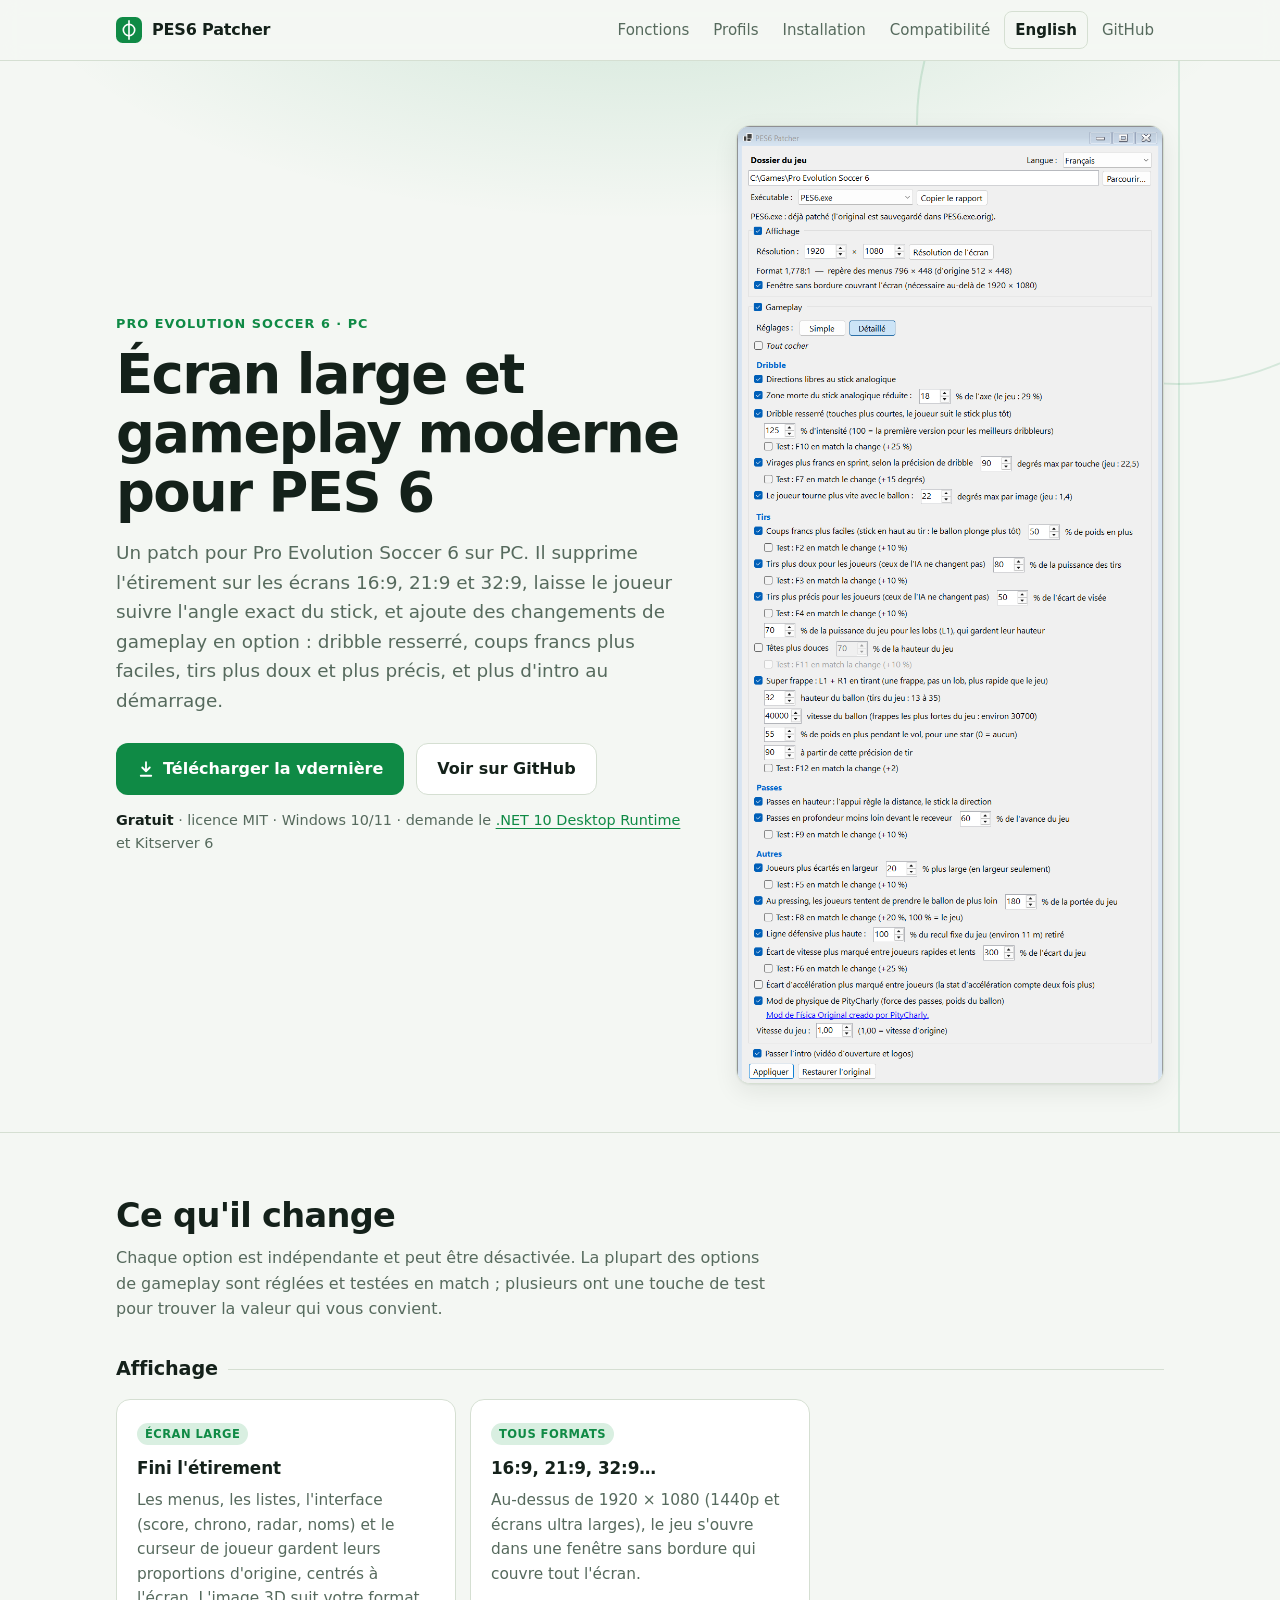
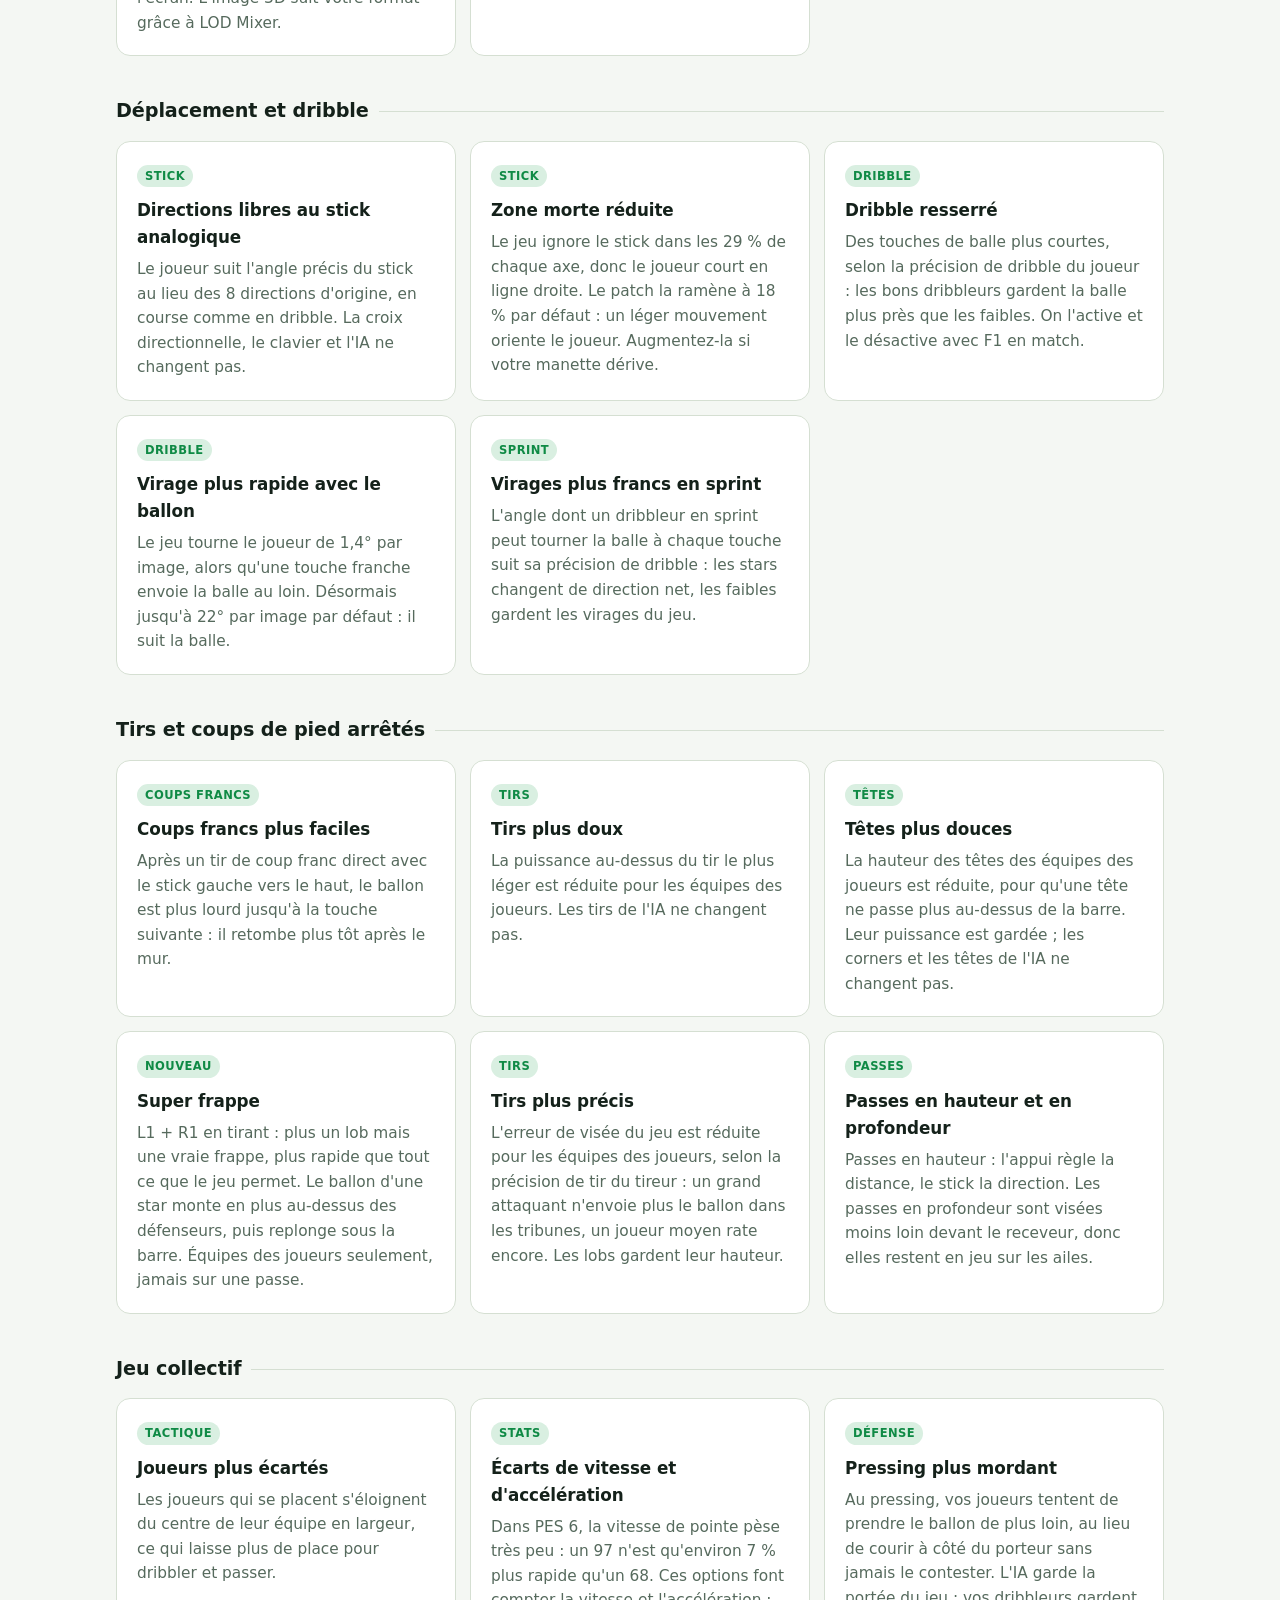
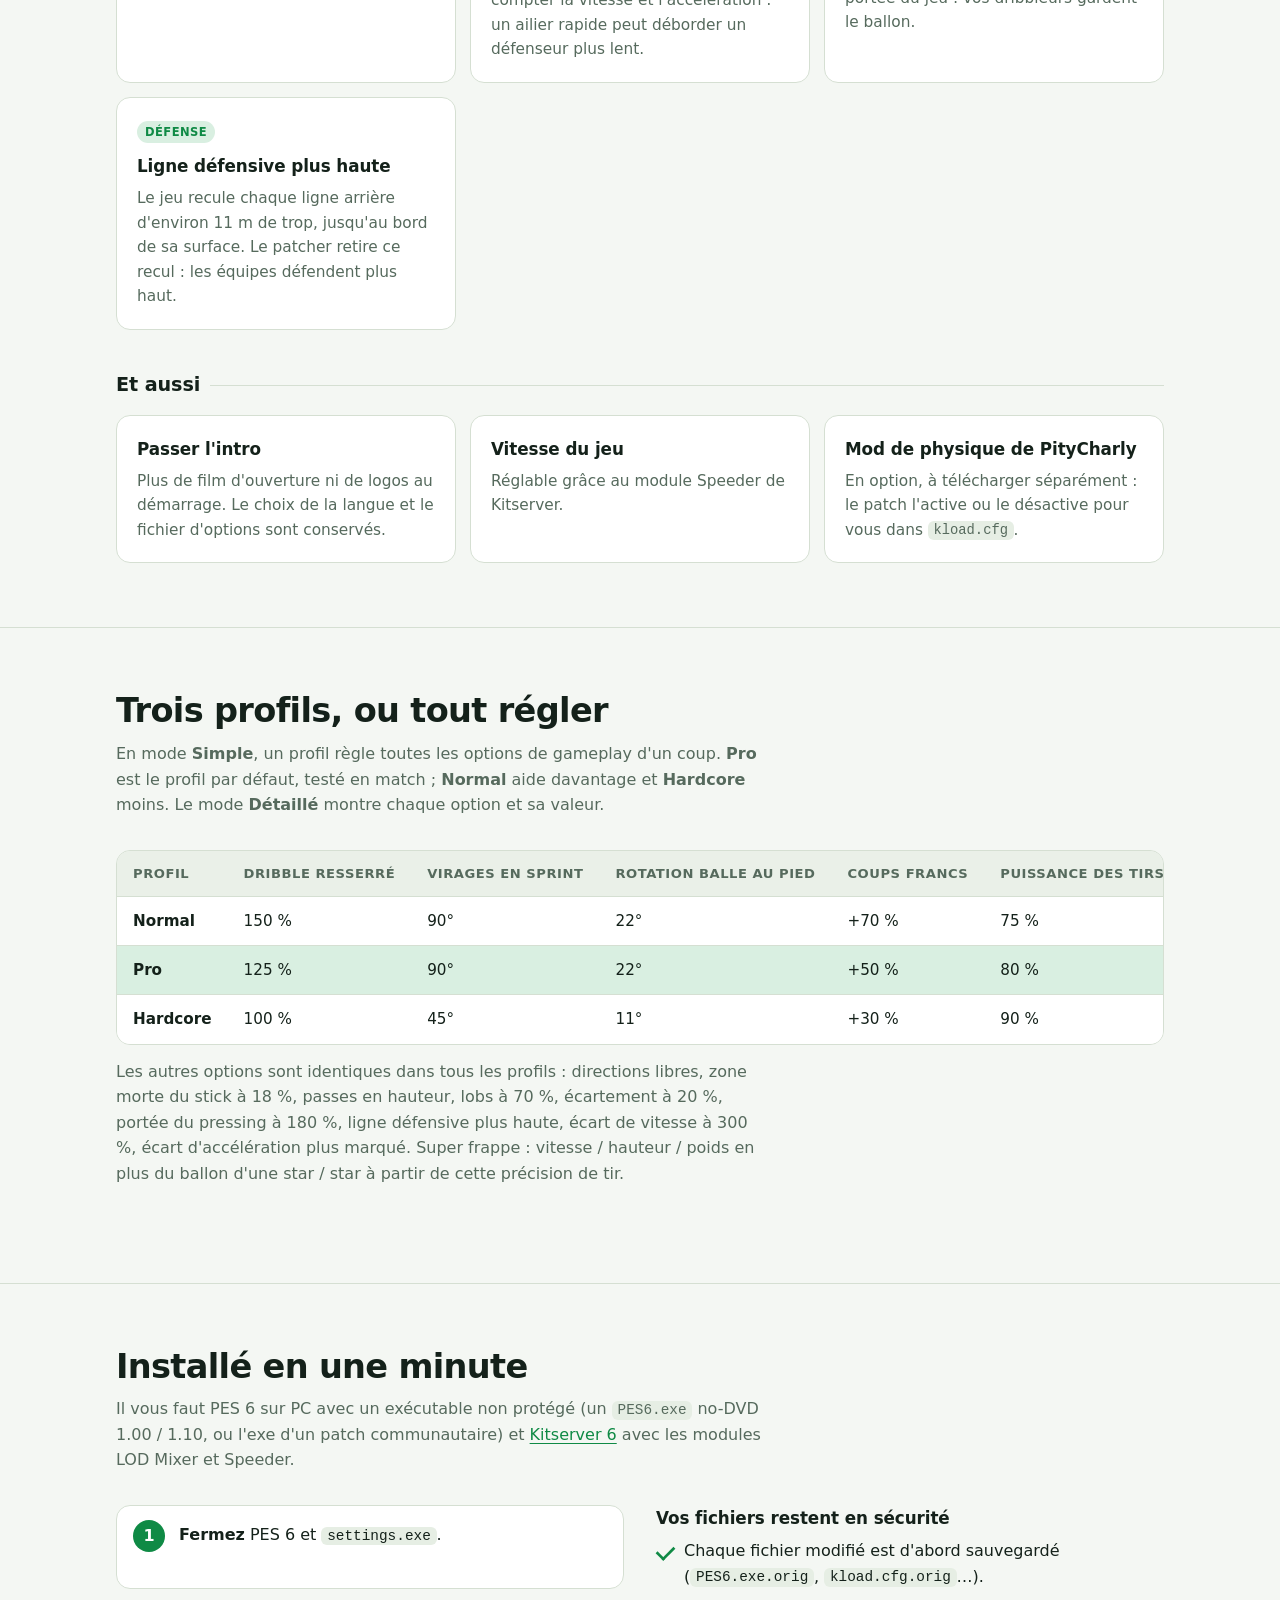
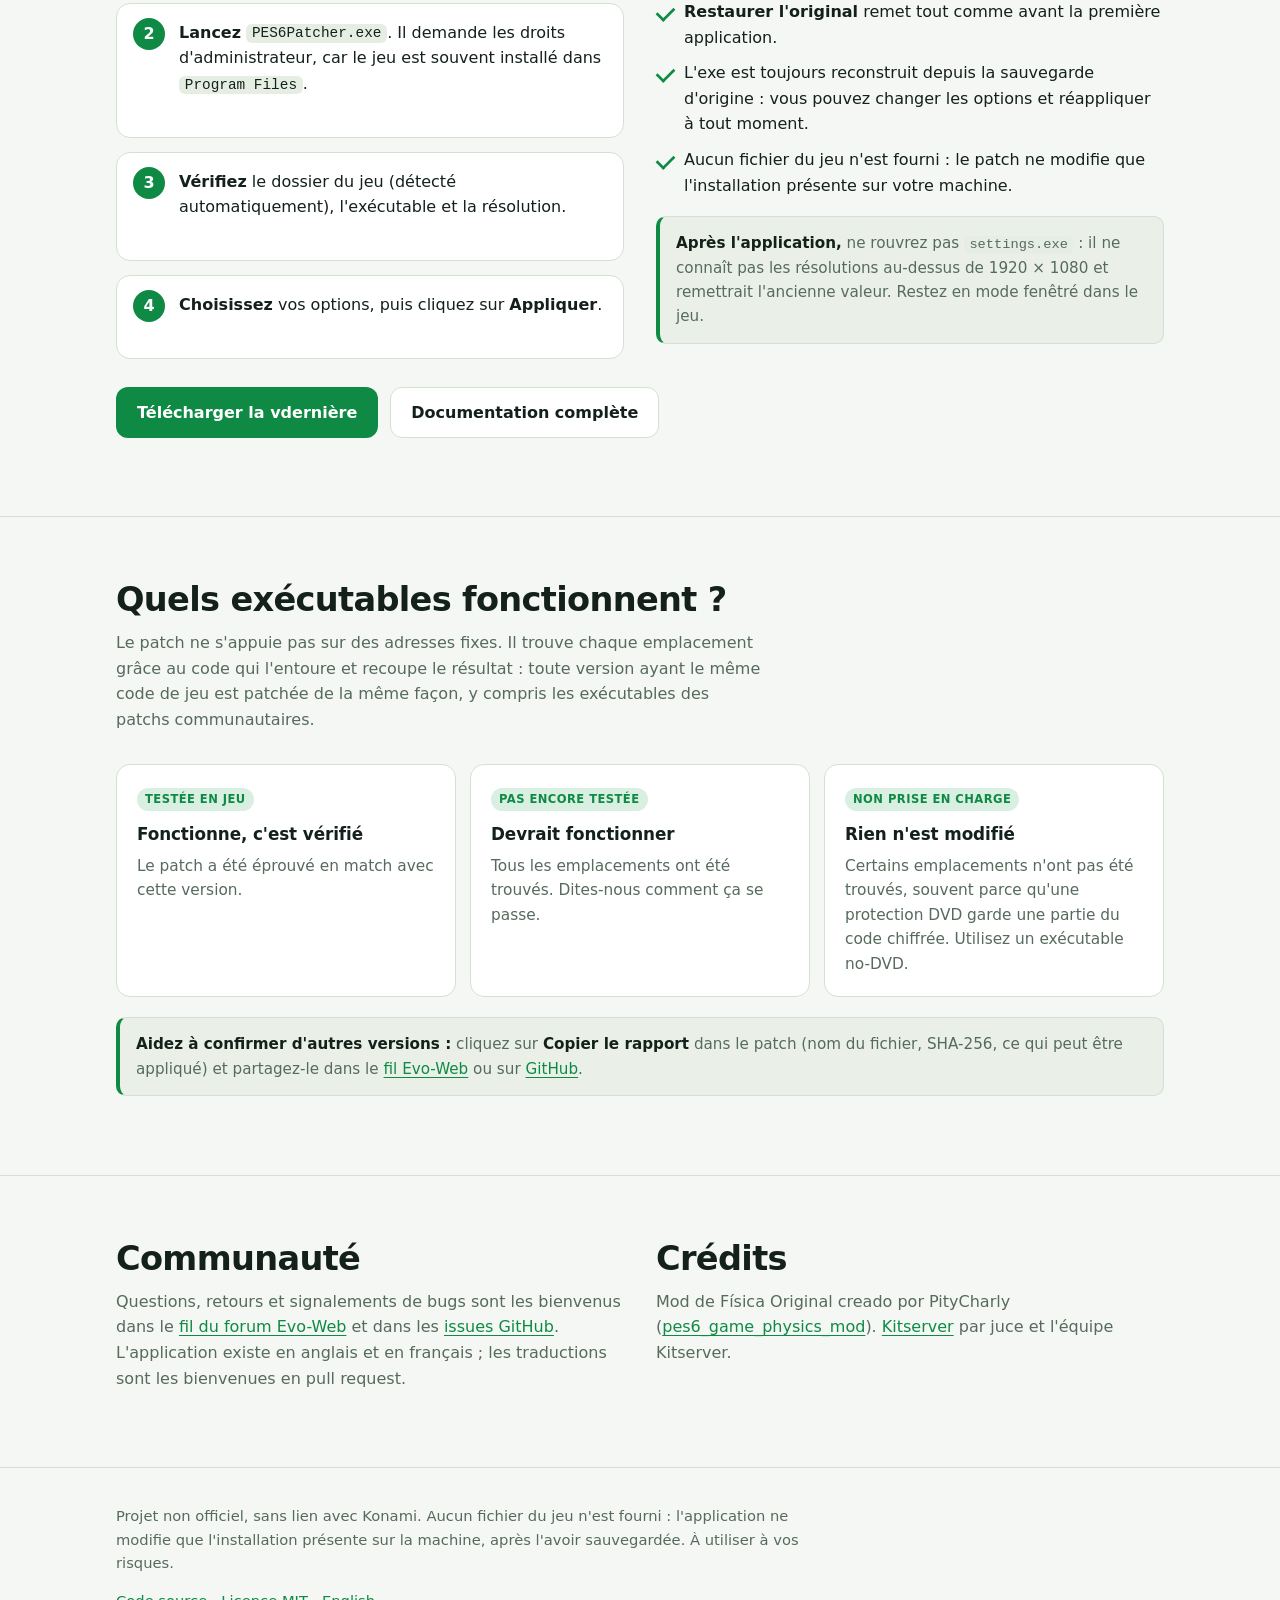
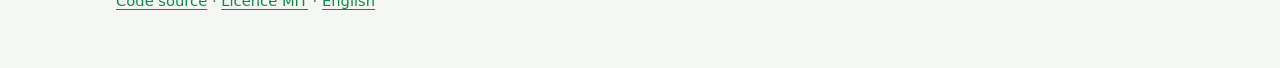
==== commit db183826: "Pressing challenge for the players' teams only: the AI keeps the game's reach At 180 % for both team" ====
--- a/docs/fr/index.html
+++ b/docs/fr/index.html
@@ -89,7 +89,7 @@
     <div class="cards">
       <div class="card"><span class="tag">Tactique</span><h3>Joueurs plus écartés</h3><p>Les joueurs qui se placent s'éloignent du centre de leur équipe en largeur, ce qui laisse plus de place pour dribbler et passer.</p></div>
       <div class="card"><span class="tag">Stats</span><h3>Écarts de vitesse et d'accélération</h3><p>Dans PES 6, la vitesse de pointe pèse très peu : un 97 n'est qu'environ 7 % plus rapide qu'un 68. Ces options font compter la vitesse et l'accélération : un ailier rapide peut déborder un défenseur plus lent.</p></div>
-      <div class="card"><span class="tag">Défense</span><h3>Pressing plus mordant</h3><p>Au pressing, les joueurs tentent de prendre le ballon de plus loin, au lieu de courir à côté du porteur sans jamais le contester.</p></div>
+      <div class="card"><span class="tag">Défense</span><h3>Pressing plus mordant</h3><p>Au pressing, vos joueurs tentent de prendre le ballon de plus loin, au lieu de courir à côté du porteur sans jamais le contester. L'IA garde la portée du jeu : vos dribbleurs gardent le ballon.</p></div>
       <div class="card"><span class="tag">Défense</span><h3>Ligne défensive plus haute</h3><p>Le jeu recule chaque ligne arrière d'environ 11 m de trop, jusqu'au bord de sa surface. Le patcher retire ce recul : les équipes défendent plus haut.</p></div>
     </div>
 
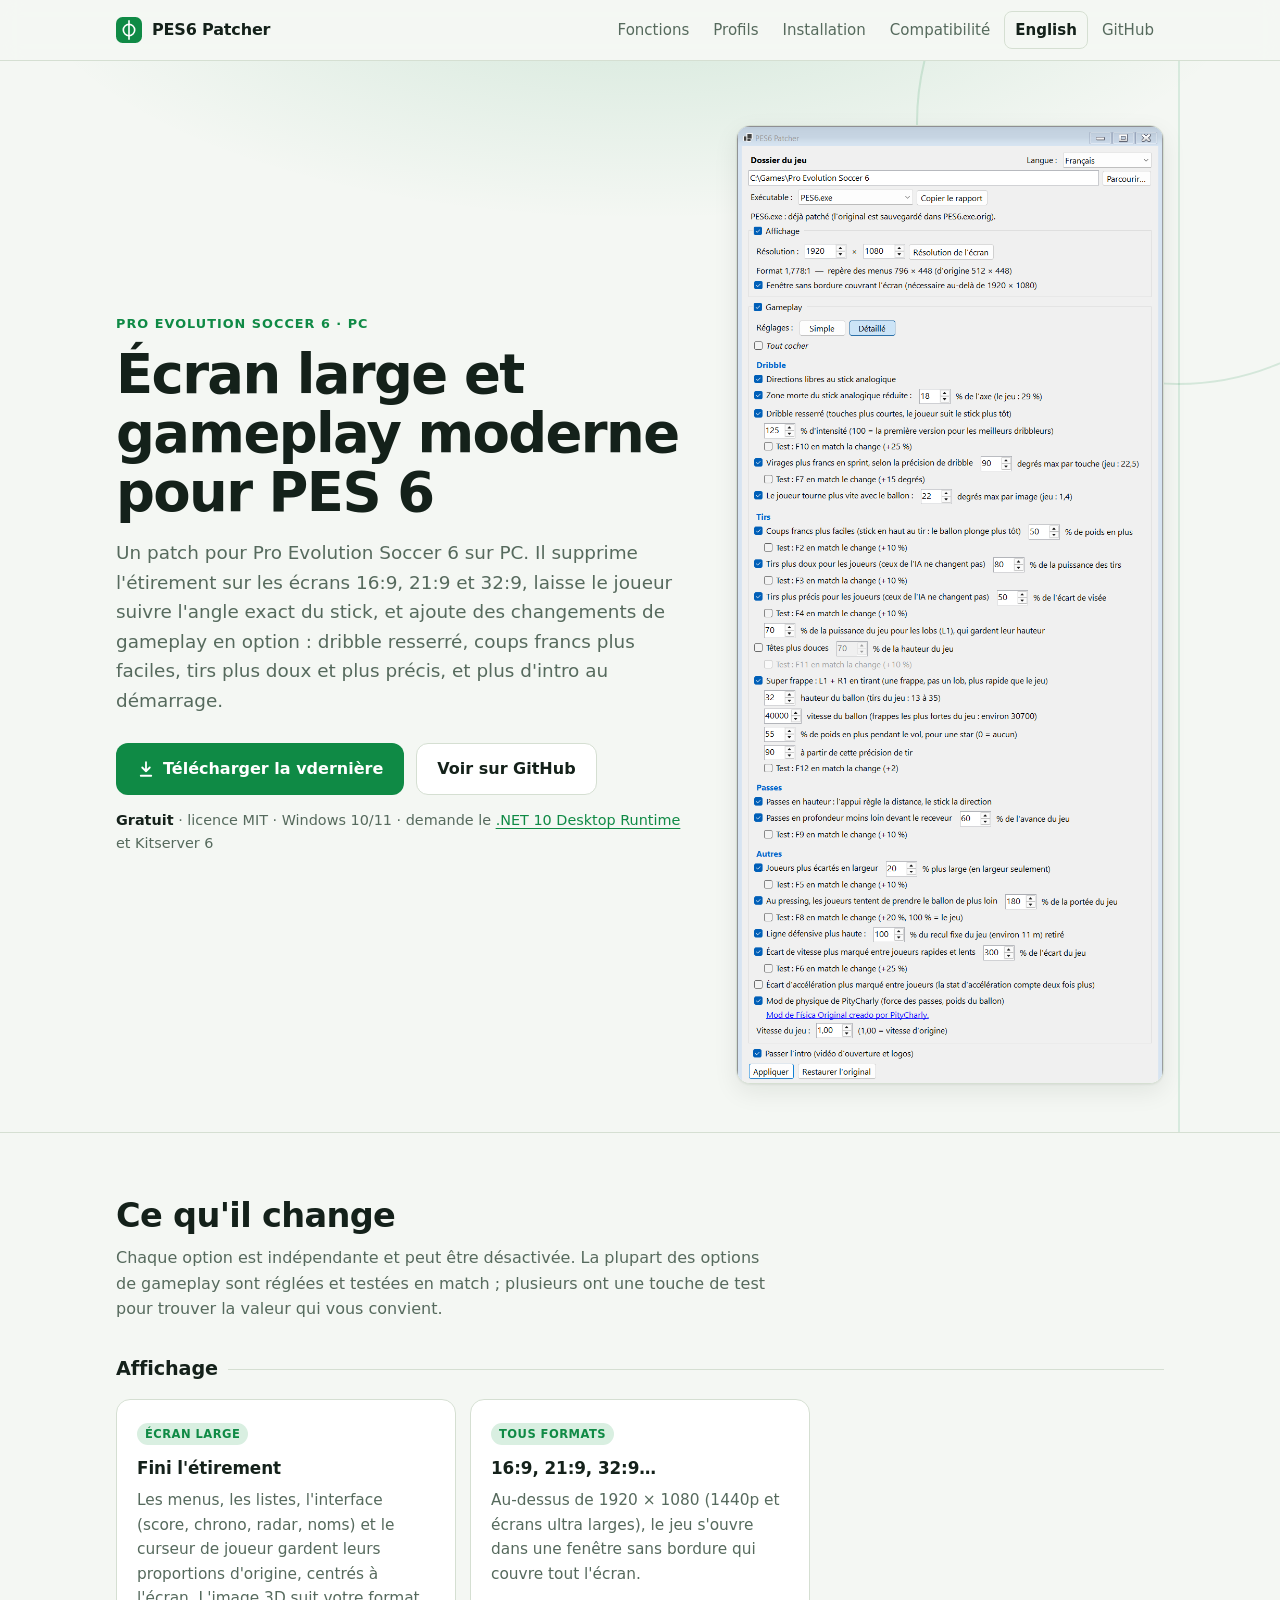
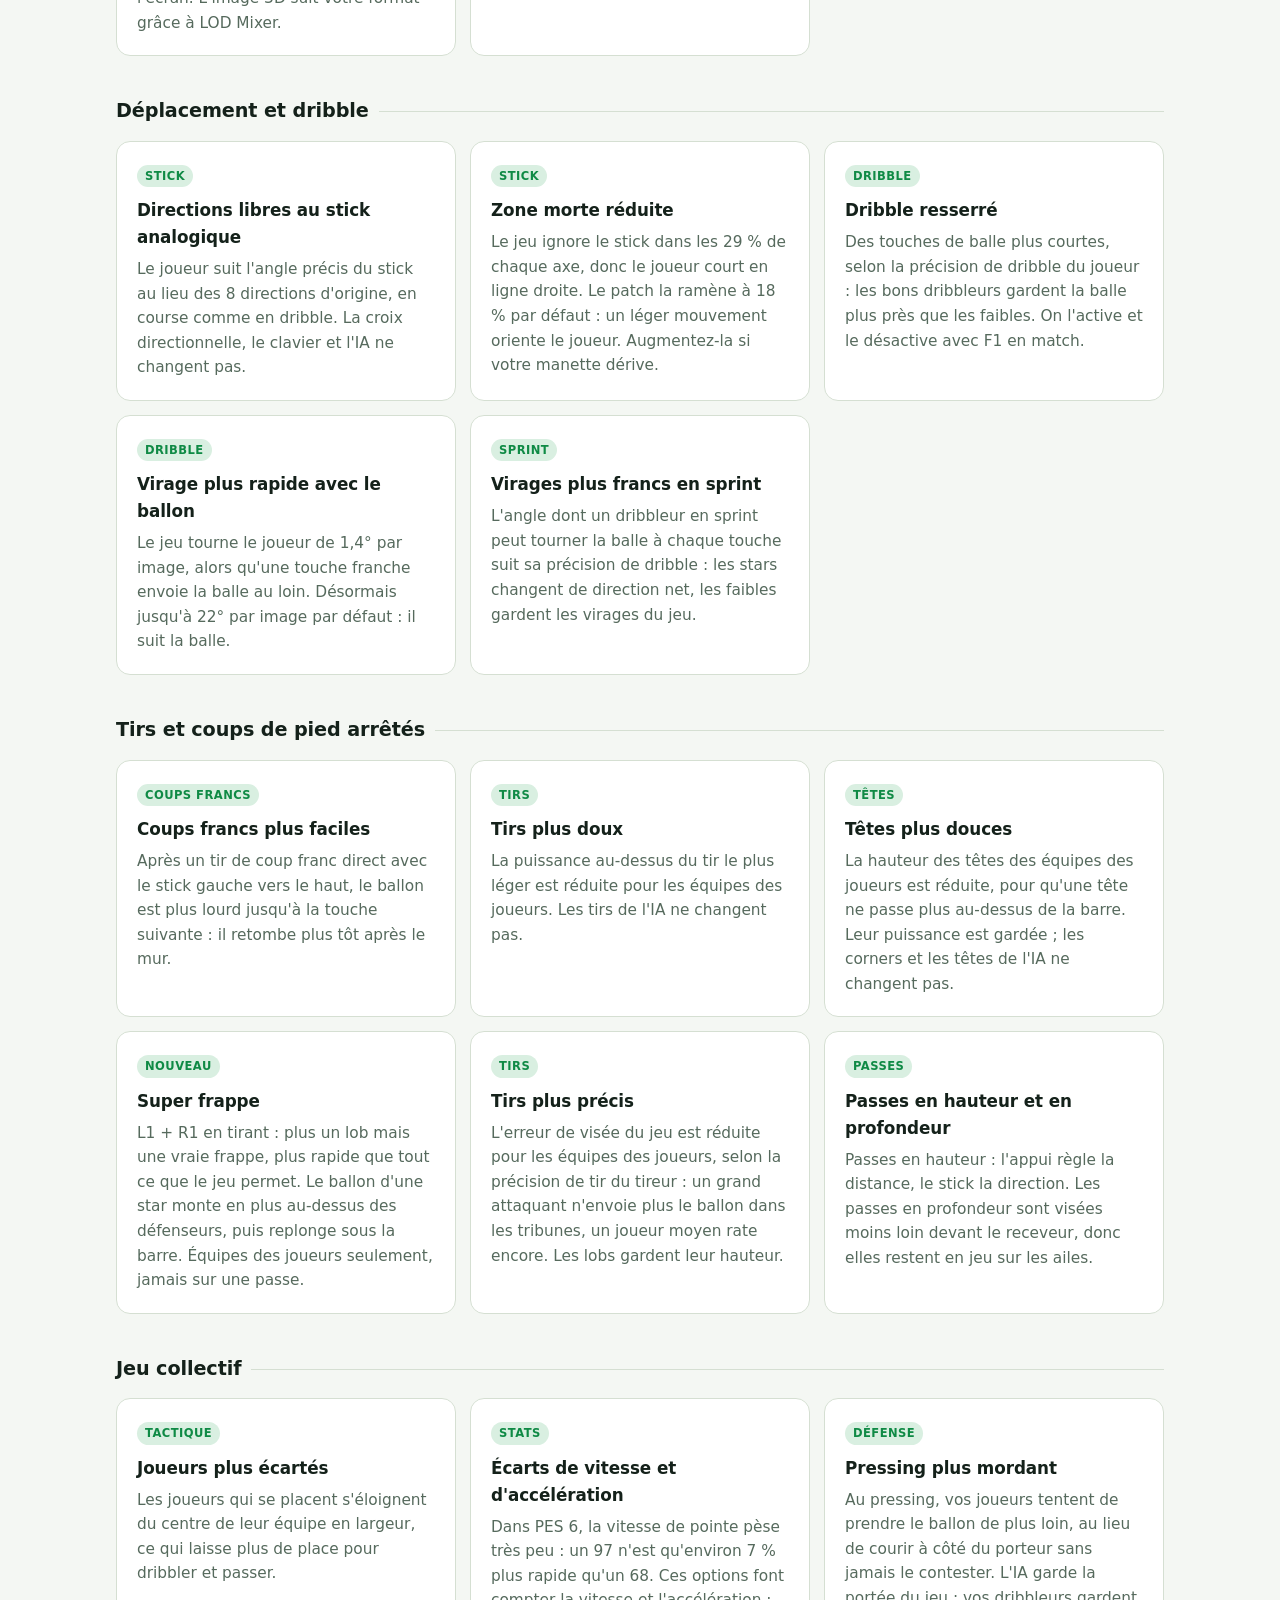
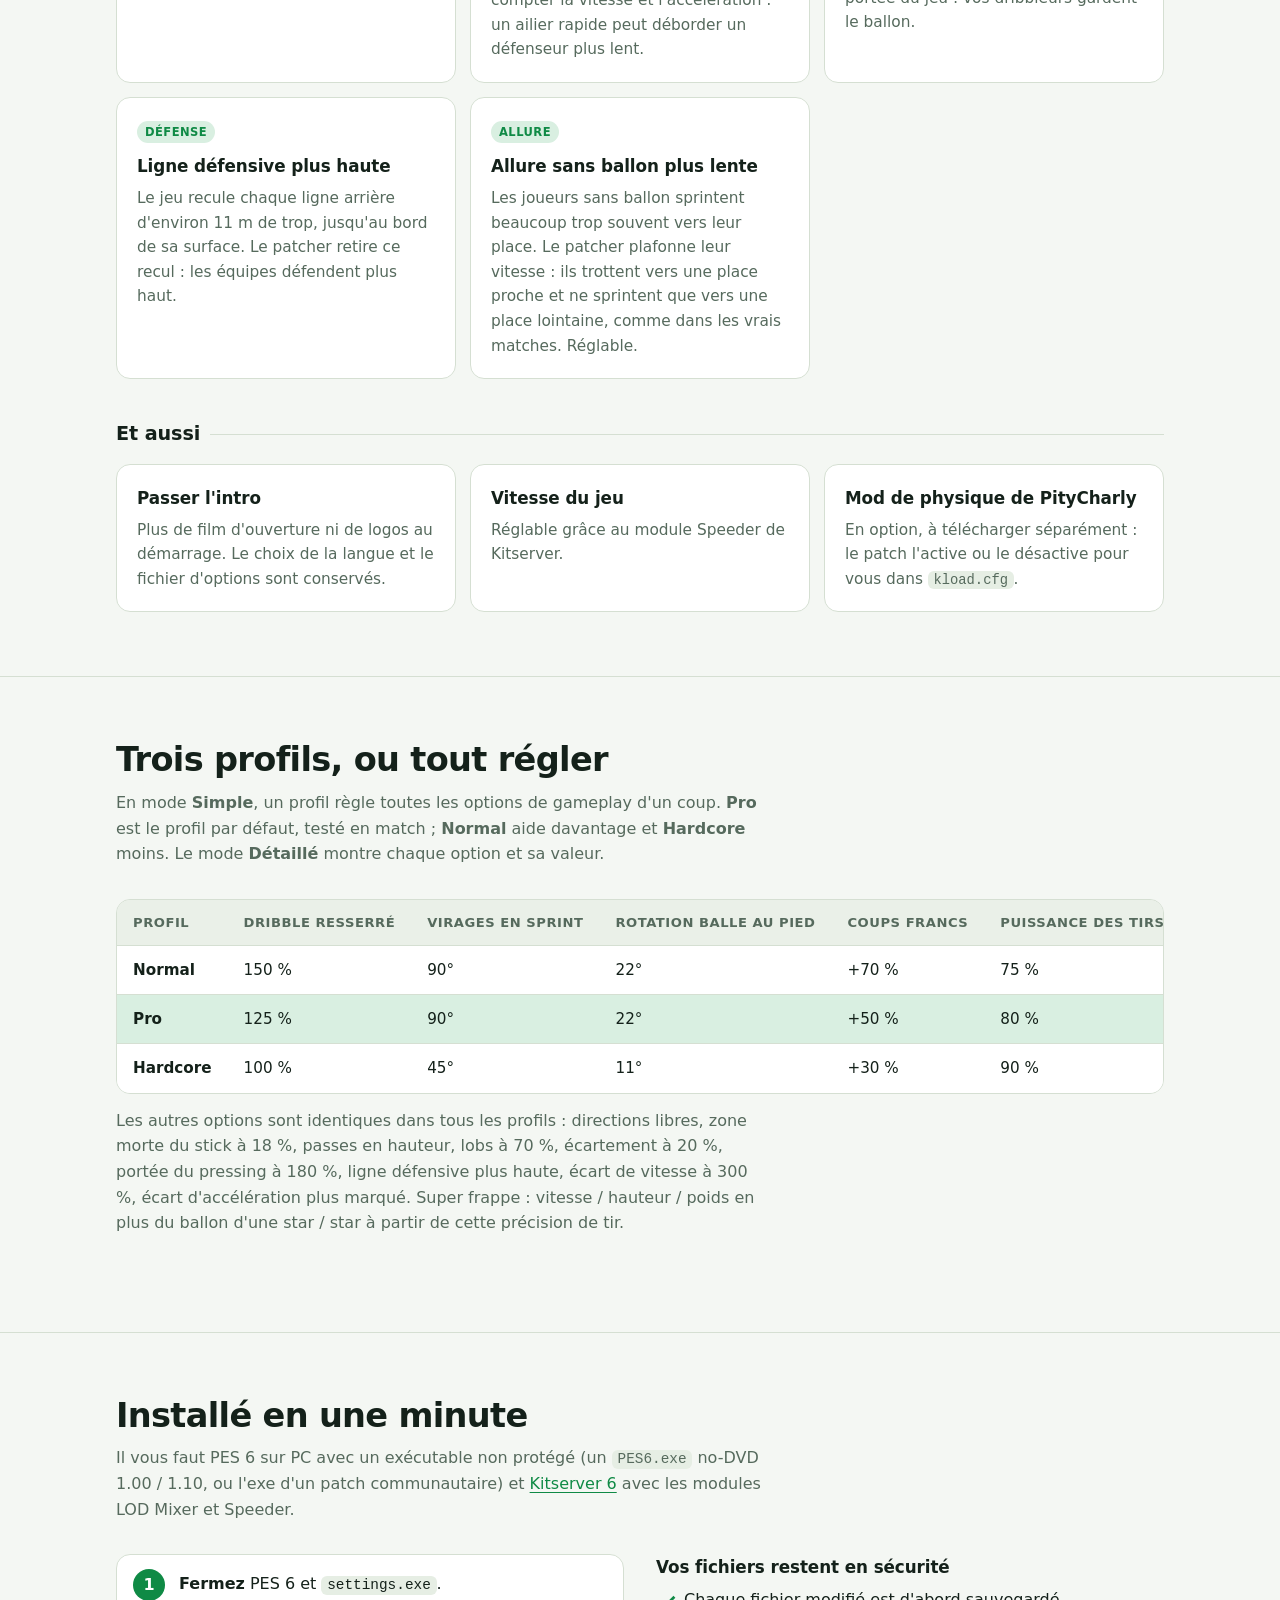
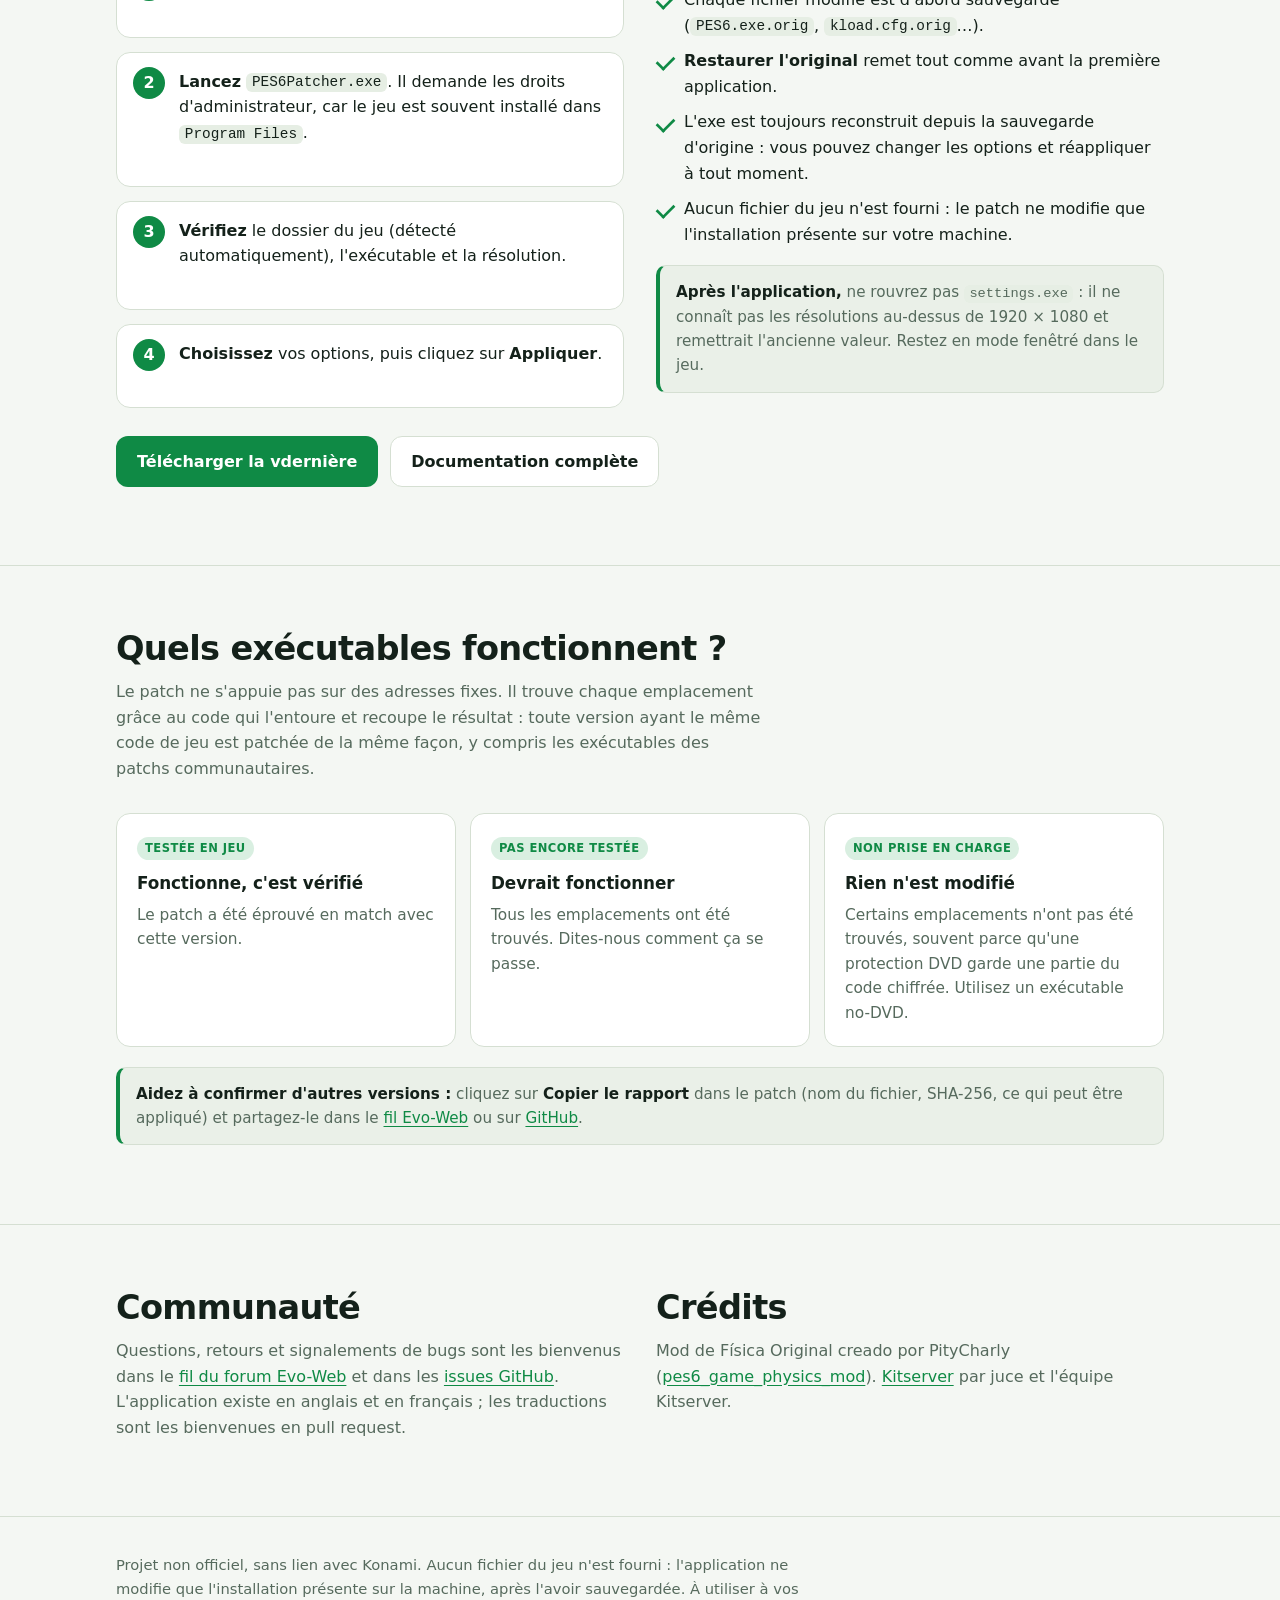
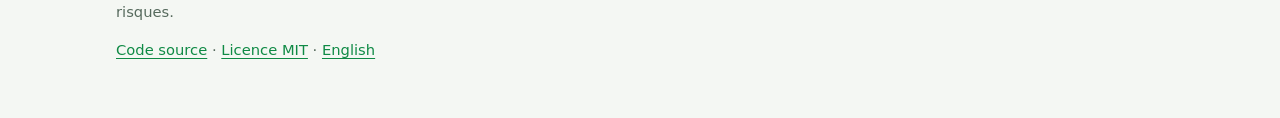
==== commit 119d9cfb: "Off-ball pace option: players without the ball no longer sprint to a near place PES6's players placi" ====
--- a/docs/fr/index.html
+++ b/docs/fr/index.html
@@ -4,12 +4,16 @@
 <meta charset="utf-8">
 <meta name="viewport" content="width=device-width, initial-scale=1">
 <title>PES6 Patcher : écran large et gameplay moderne pour PES 6</title>
+<meta name="google-site-verification" content="-q8G32PHAHHniApXlXF7Ds6mjgxfQdAATQH3-29lCZk" />
 <meta name="description" content="Patch gratuit pour Pro Evolution Soccer 6 sur PC : écran large sans étirement, déplacement libre au stick analogique, dribble resserré, coups francs plus faciles, tirs plus doux et plus précis.">
 <meta property="og:title" content="PES6 Patcher">
 <meta property="og:description" content="Écran large sans étirement et options de gameplay modernes pour Pro Evolution Soccer 6 sur PC.">
 <meta property="og:image" content="https://kwentinn.github.io/PES6Patcher/app.fr.png">
 <meta property="og:type" content="website">
+<link rel="canonical" href="https://kwentinn.github.io/PES6Patcher/fr/">
 <link rel="alternate" hreflang="en" href="https://kwentinn.github.io/PES6Patcher/">
+<link rel="alternate" hreflang="fr" href="https://kwentinn.github.io/PES6Patcher/fr/">
+<link rel="alternate" hreflang="x-default" href="https://kwentinn.github.io/PES6Patcher/">
 <link rel="icon" href="data:image/svg+xml,%3Csvg xmlns='http://www.w3.org/2000/svg' viewBox='0 0 32 32'%3E%3Crect width='32' height='32' rx='8' fill='%230f8a45'/%3E%3Ccircle cx='16' cy='16' r='7' fill='none' stroke='white' stroke-width='2'/%3E%3Cpath d='M16 3v26' stroke='white' stroke-width='2'/%3E%3C/svg%3E">
 <link rel="stylesheet" href="../site.css">
 </head>
@@ -91,6 +95,7 @@
       <div class="card"><span class="tag">Stats</span><h3>Écarts de vitesse et d'accélération</h3><p>Dans PES 6, la vitesse de pointe pèse très peu : un 97 n'est qu'environ 7 % plus rapide qu'un 68. Ces options font compter la vitesse et l'accélération : un ailier rapide peut déborder un défenseur plus lent.</p></div>
       <div class="card"><span class="tag">Défense</span><h3>Pressing plus mordant</h3><p>Au pressing, vos joueurs tentent de prendre le ballon de plus loin, au lieu de courir à côté du porteur sans jamais le contester. L'IA garde la portée du jeu : vos dribbleurs gardent le ballon.</p></div>
       <div class="card"><span class="tag">Défense</span><h3>Ligne défensive plus haute</h3><p>Le jeu recule chaque ligne arrière d'environ 11 m de trop, jusqu'au bord de sa surface. Le patcher retire ce recul : les équipes défendent plus haut.</p></div>
+      <div class="card"><span class="tag">Allure</span><h3>Allure sans ballon plus lente</h3><p>Les joueurs sans ballon sprintent beaucoup trop souvent vers leur place. Le patcher plafonne leur vitesse : ils trottent vers une place proche et ne sprintent que vers une place lointaine, comme dans les vrais matches. Réglable.</p></div>
     </div>
 
     <h3 class="group">Et aussi</h3>
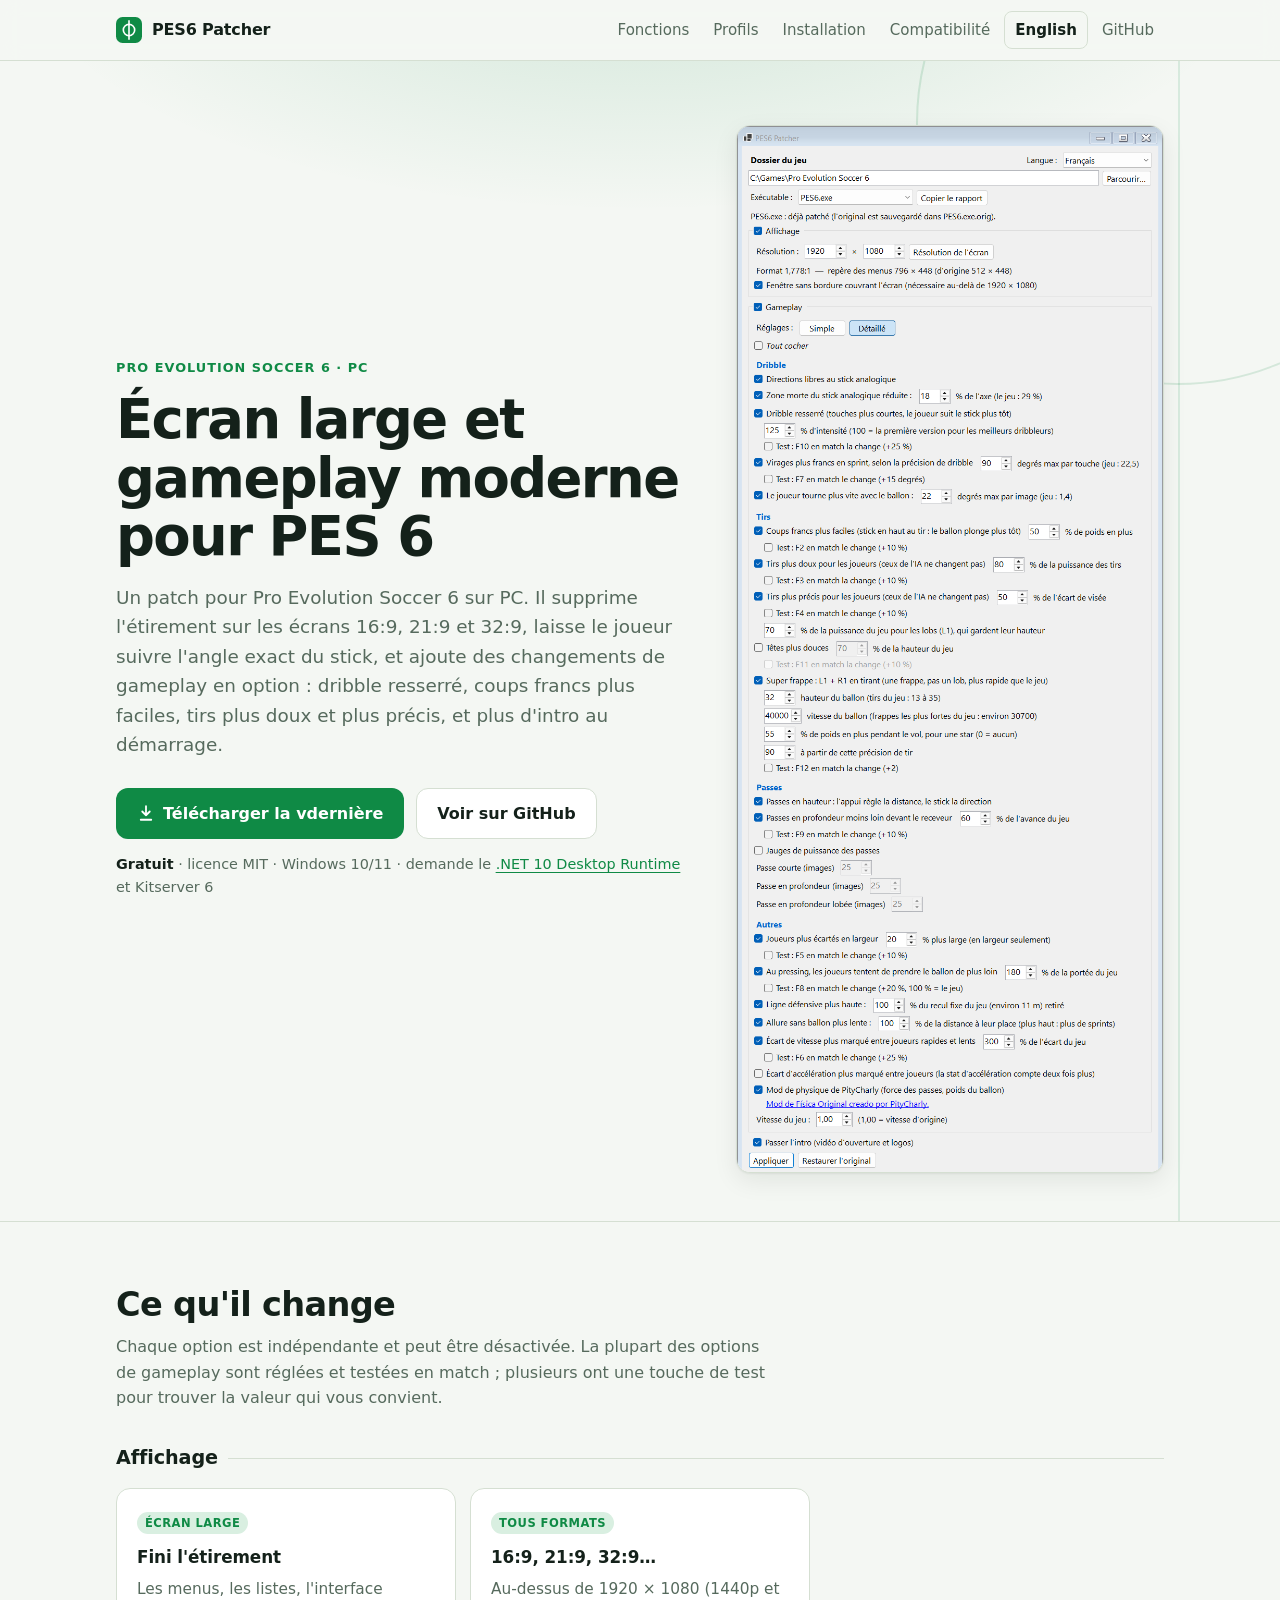
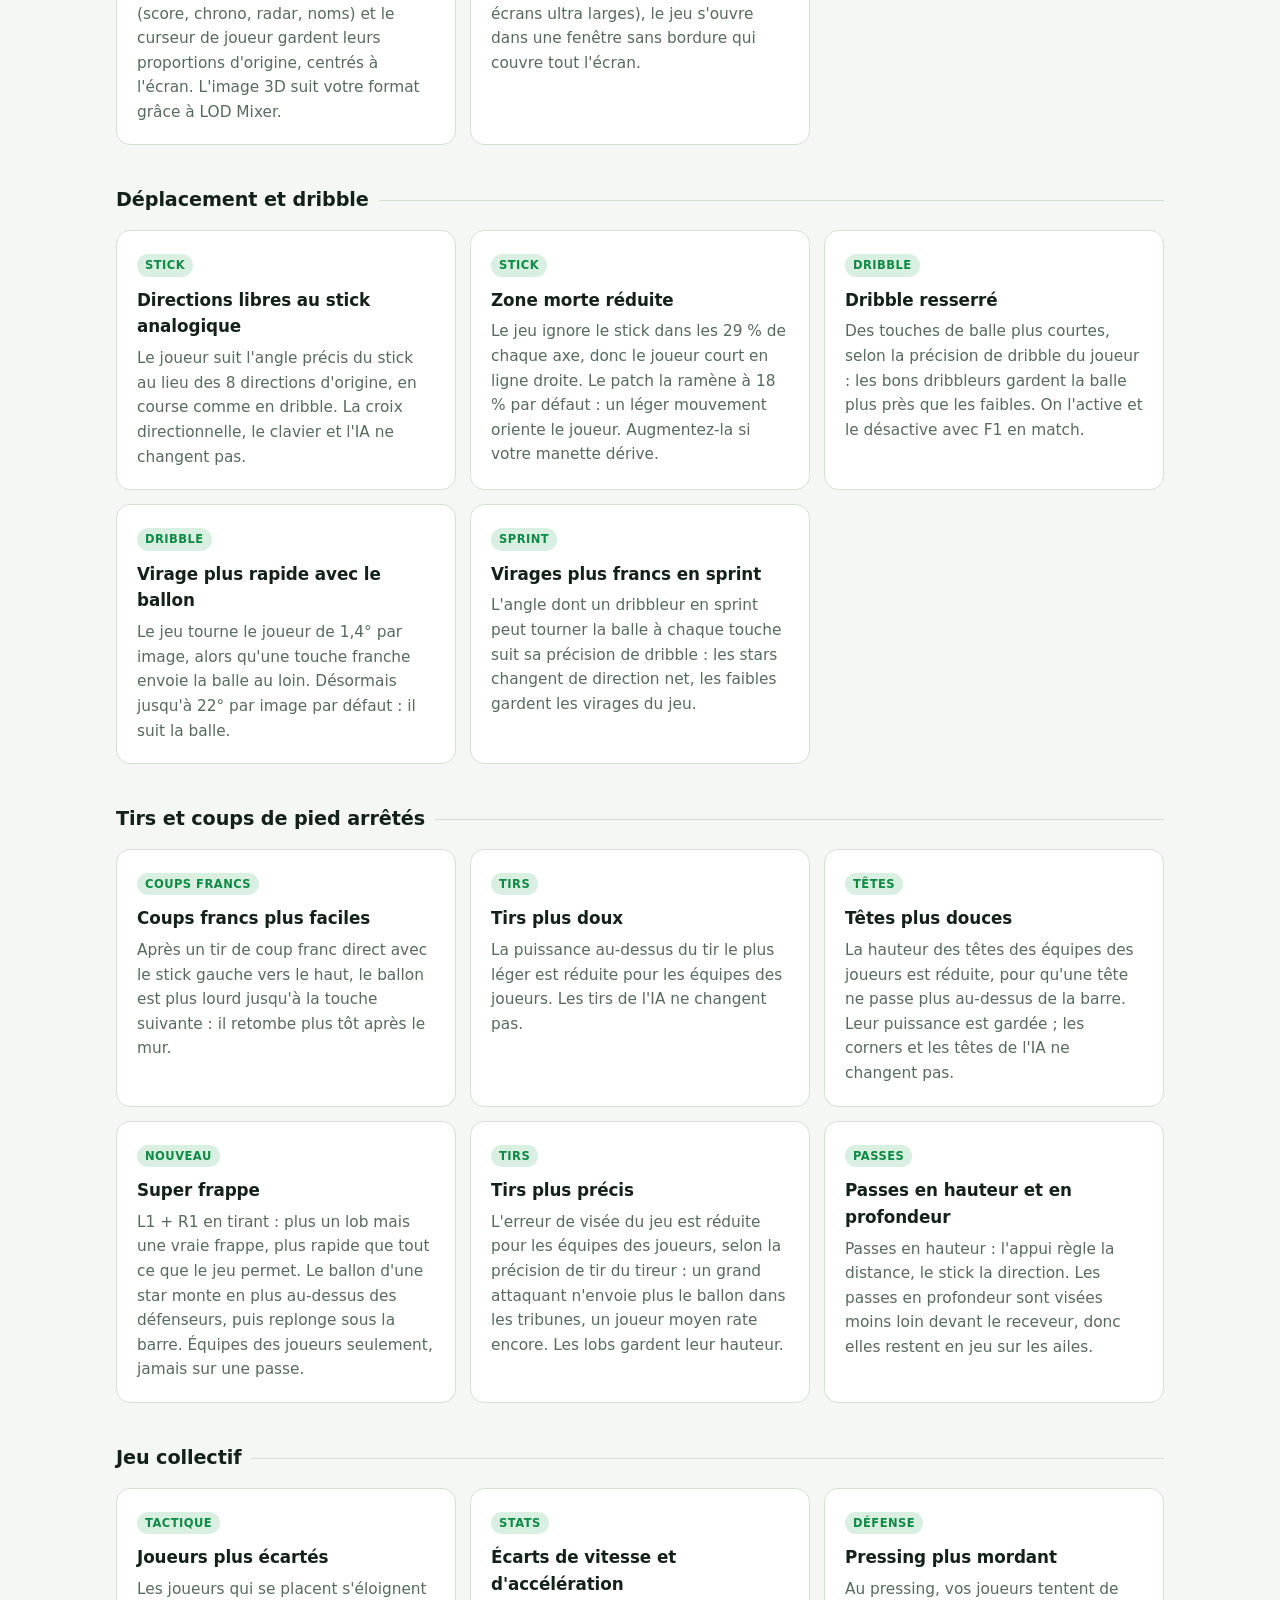
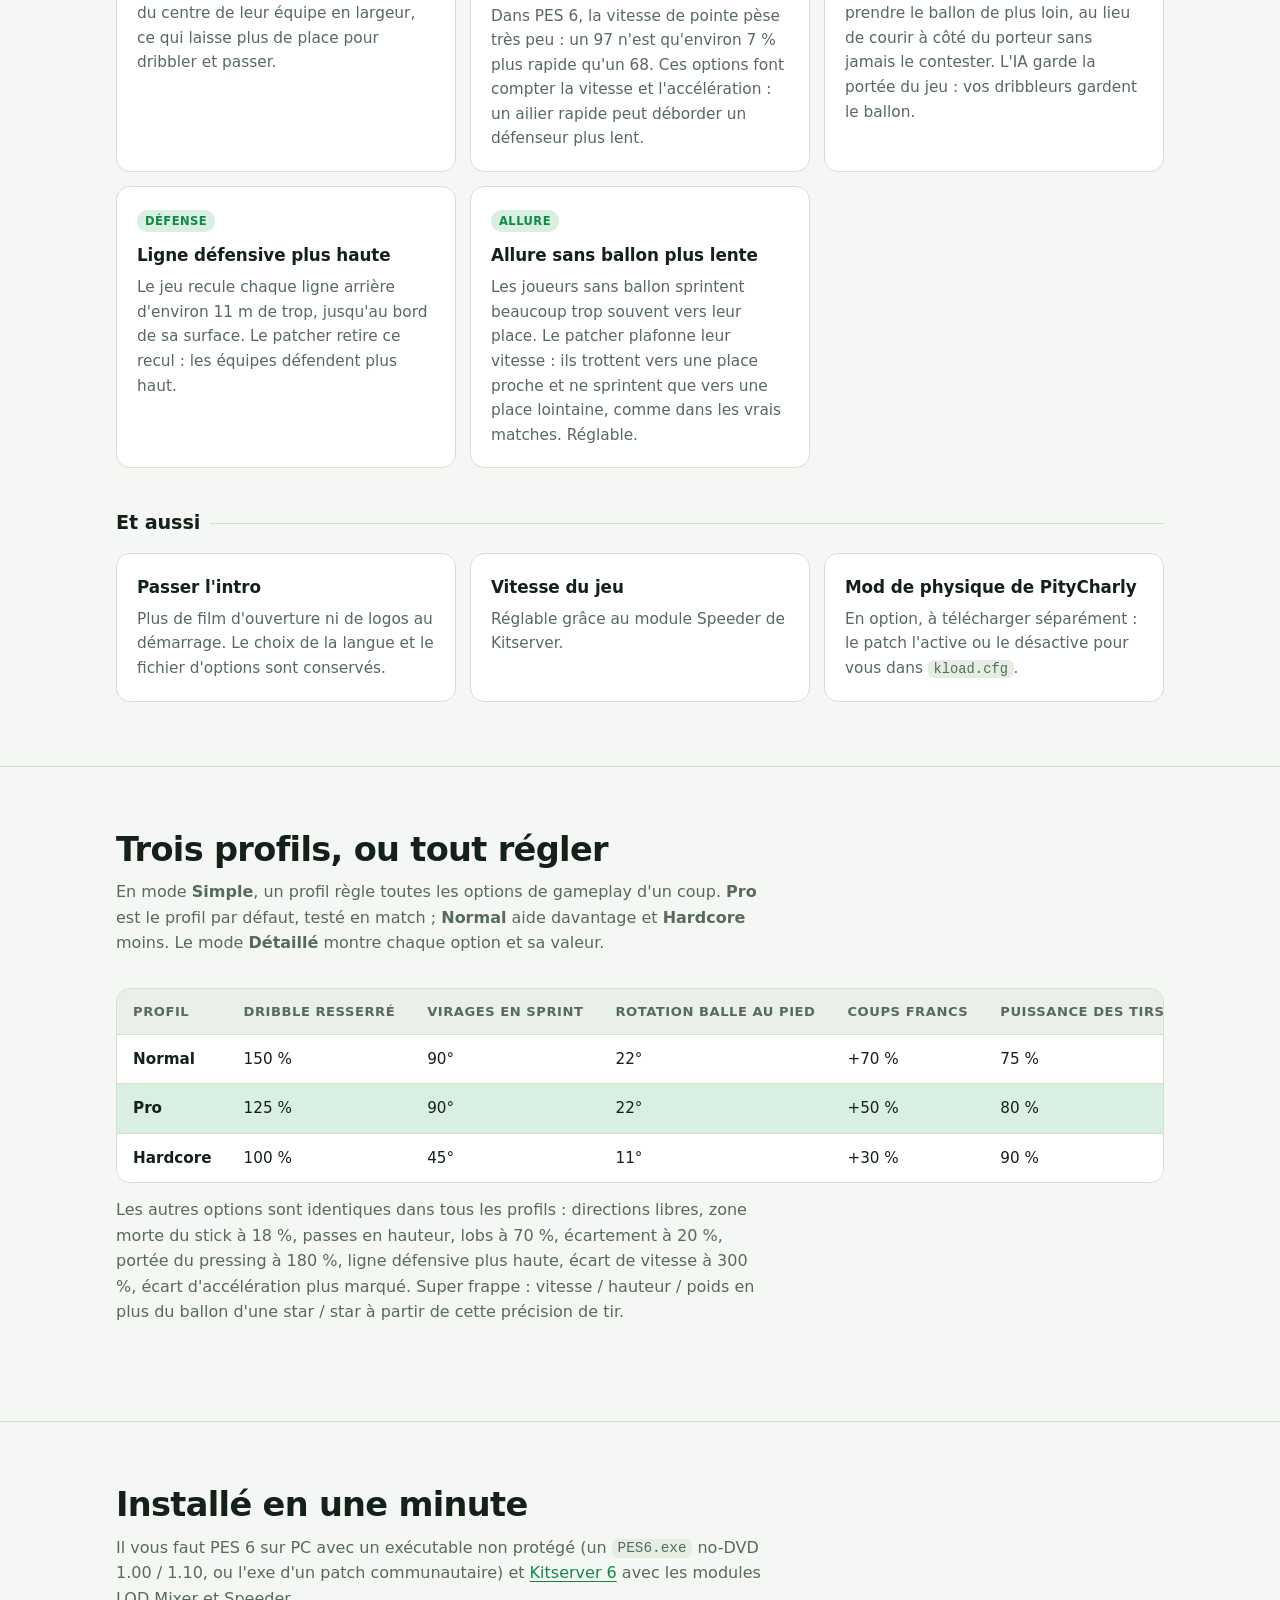
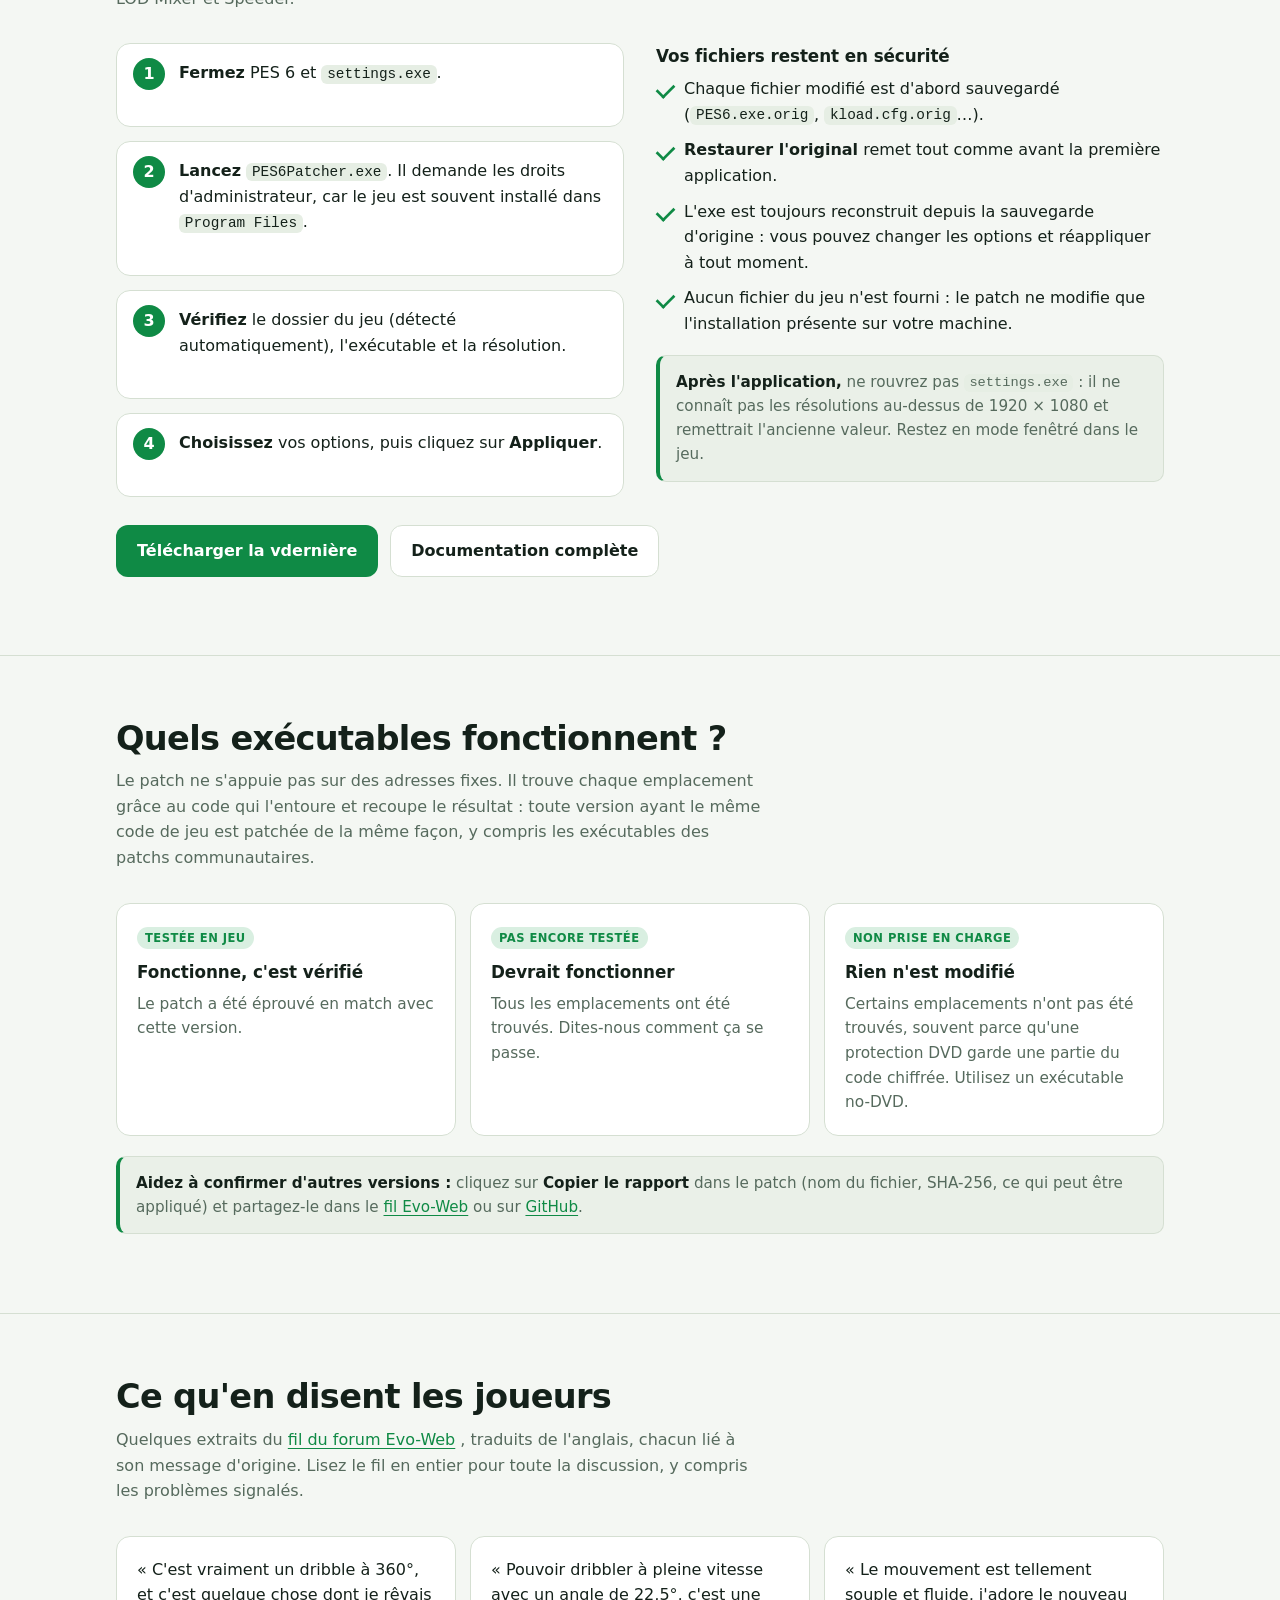
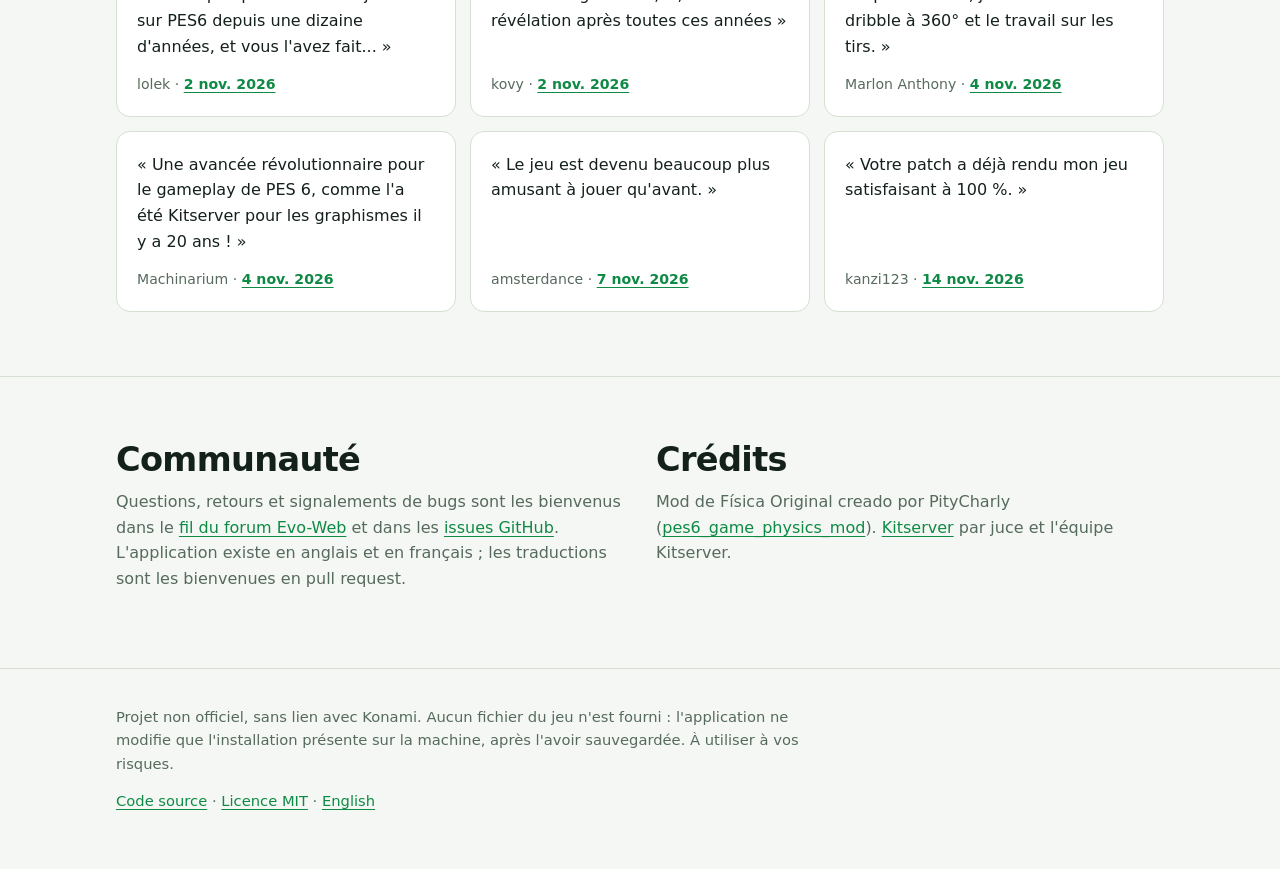
==== commit f40a2692: "Site: add a section with player feedback from the Evo-Web thread Co-Authored-By: Claude Sonnet 5.5 <" ====
--- a/docs/fr/index.html
+++ b/docs/fr/index.html
@@ -167,6 +167,21 @@
   </div>
 </section>
 
+<section id="feedback">
+  <div class="wrap">
+    <h2>Ce qu'en disent les joueurs</h2>
+    <p class="sub">Quelques extraits du <a href="https://evoweb.uk/threads/pes6-gameplay-patcher.107639/">fil du forum Evo-Web</a> , traduits de l'anglais, chacun lié à son message d'origine. Lisez le fil en entier pour toute la discussion, y compris les problèmes signalés.</p>
+    <div class="cards">
+      <figure class="card quote"><blockquote><p>« C'est vraiment un dribble à 360°, et c'est quelque chose dont je rêvais sur PES6 depuis une dizaine d'années, et vous l'avez fait... »</p></blockquote><figcaption>lolek · <a href="https://evoweb.uk/threads/pes6-gameplay-patcher.107639/post-4330303">2 nov. 2026</a></figcaption></figure>
+      <figure class="card quote"><blockquote><p>« Pouvoir dribbler à pleine vitesse avec un angle de 22,5°, c'est une révélation après toutes ces années »</p></blockquote><figcaption>kovy · <a href="https://evoweb.uk/threads/pes6-gameplay-patcher.107639/post-4330339">2 nov. 2026</a></figcaption></figure>
+      <figure class="card quote"><blockquote><p>« Le mouvement est tellement souple et fluide, j'adore le nouveau dribble à 360° et le travail sur les tirs. »</p></blockquote><figcaption>Marlon Anthony · <a href="https://evoweb.uk/threads/pes6-gameplay-patcher.107639/post-4331948">4 nov. 2026</a></figcaption></figure>
+      <figure class="card quote"><blockquote><p>« Une avancée révolutionnaire pour le gameplay de PES 6, comme l'a été Kitserver pour les graphismes il y a 20 ans ! »</p></blockquote><figcaption>Machinarium · <a href="https://evoweb.uk/threads/pes6-gameplay-patcher.107639/post-4332125">4 nov. 2026</a></figcaption></figure>
+      <figure class="card quote"><blockquote><p>« Le jeu est devenu beaucoup plus amusant à jouer qu'avant. »</p></blockquote><figcaption>amsterdance · <a href="https://evoweb.uk/threads/pes6-gameplay-patcher.107639/post-4333649">7 nov. 2026</a></figcaption></figure>
+      <figure class="card quote"><blockquote><p>« Votre patch a déjà rendu mon jeu satisfaisant à 100 %. »</p></blockquote><figcaption>kanzi123 · <a href="https://evoweb.uk/threads/pes6-gameplay-patcher.107639/post-4338470">14 nov. 2026</a></figcaption></figure>
+    </div>
+  </div>
+</section>
+
 <section id="about">
   <div class="wrap two">
     <div>
--- a/docs/site.css
+++ b/docs/site.css
@@ -209,6 +209,12 @@
 .note { background: var(--surface-2); border: 1px solid var(--line); border-left: 4px solid var(--accent); border-radius: 10px; padding: 14px 16px; color: var(--muted); font-size: .95rem; }
 .note b { color: var(--text); }
 
+.quote { margin: 0; display: flex; flex-direction: column; justify-content: space-between; gap: 14px; }
+.quote blockquote { margin: 0; }
+.quote blockquote p { color: var(--text); font-size: 1rem; }
+.quote figcaption { color: var(--muted); font-size: .88rem; }
+.quote figcaption a { font-weight: 600; }
+
 footer { border-top: 1px solid var(--line); padding: 36px 0 56px; color: var(--muted); font-size: .92rem; }
 footer .wrap { display: grid; gap: 14px; }
 footer p { margin: 0; max-width: 78ch; }
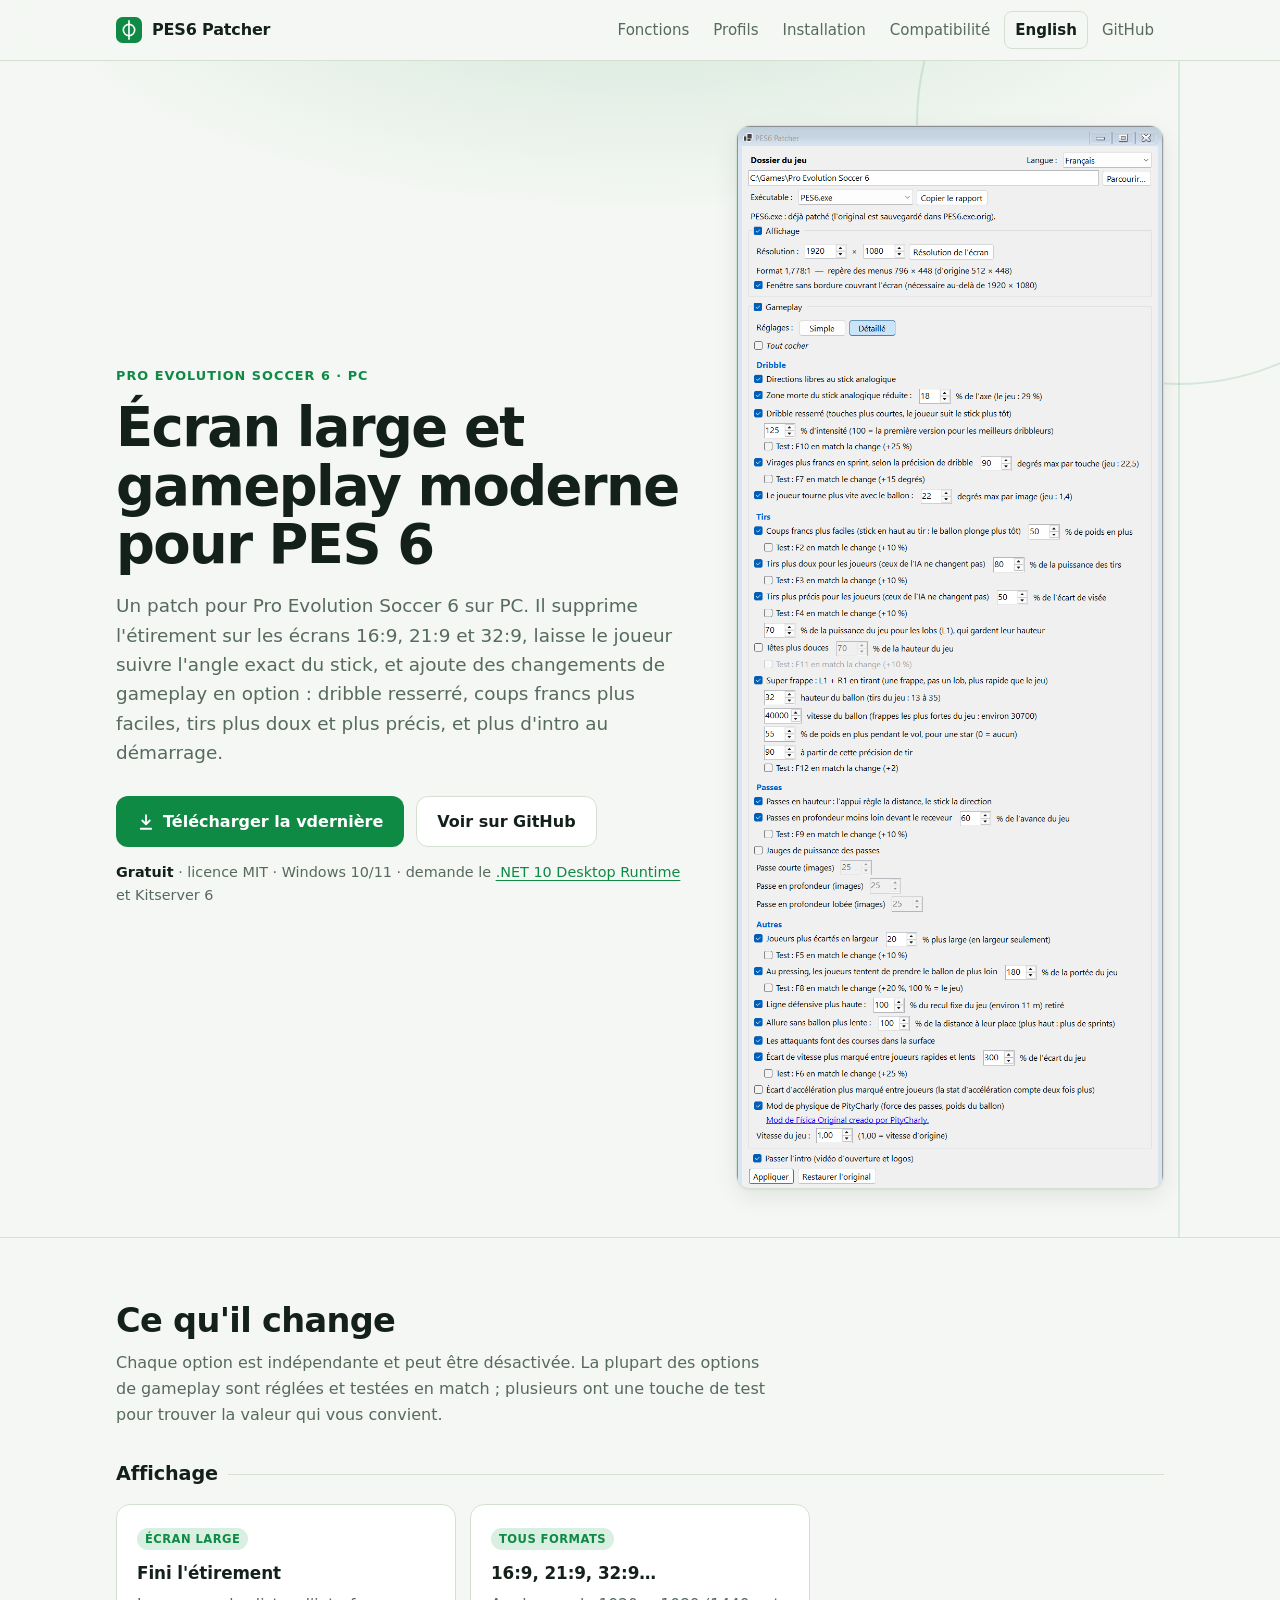
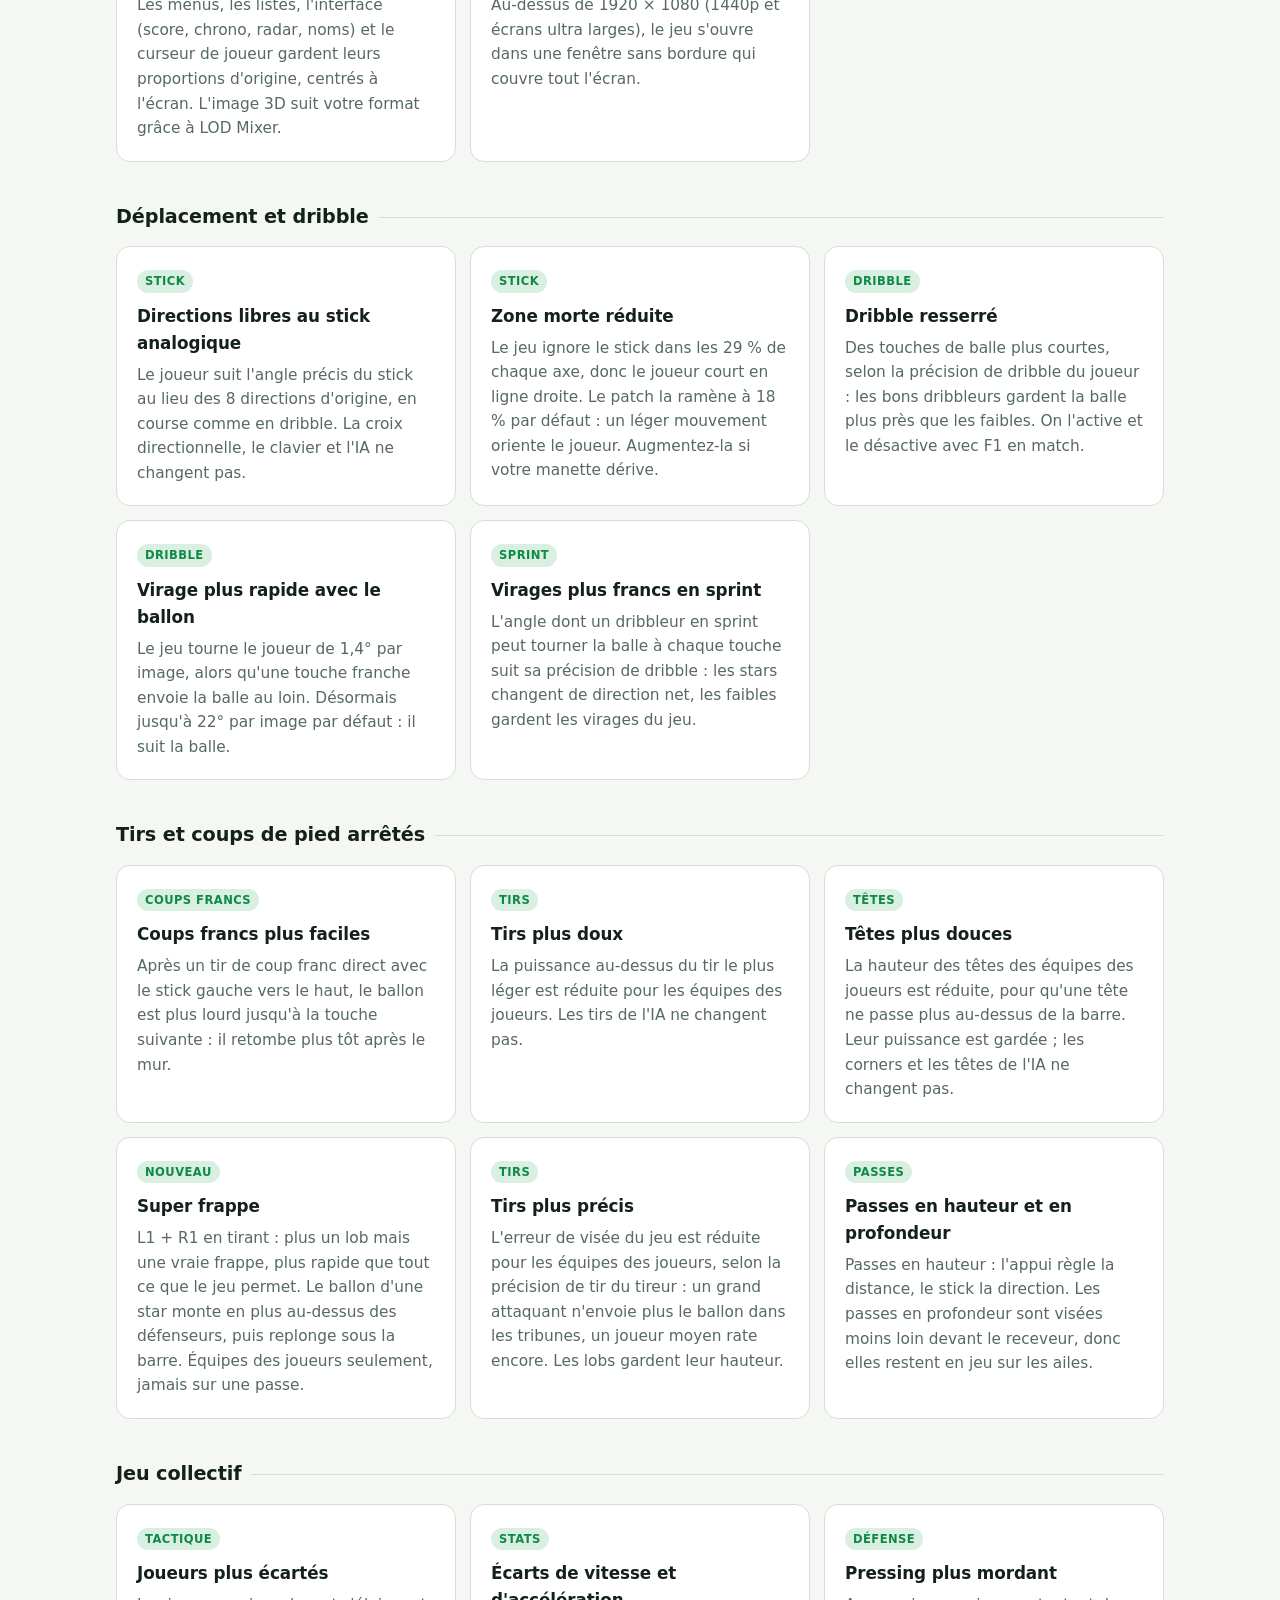
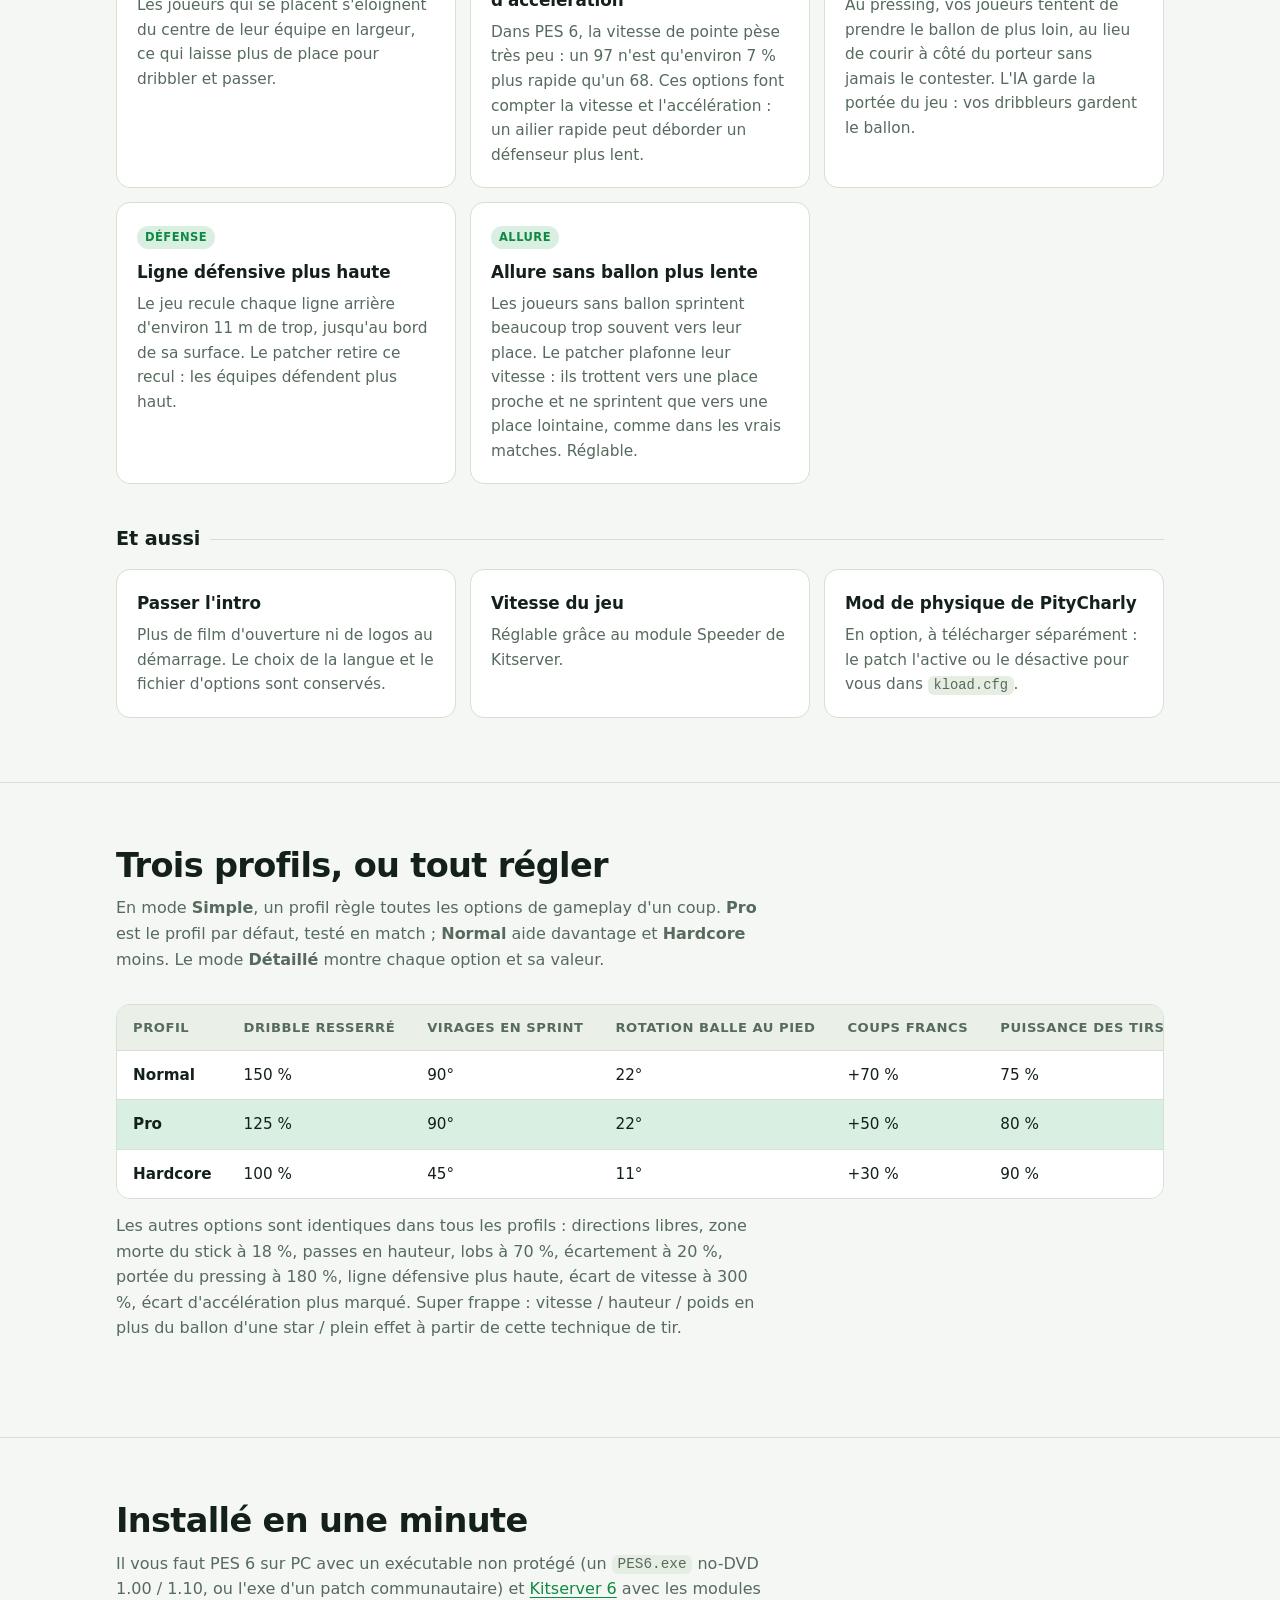
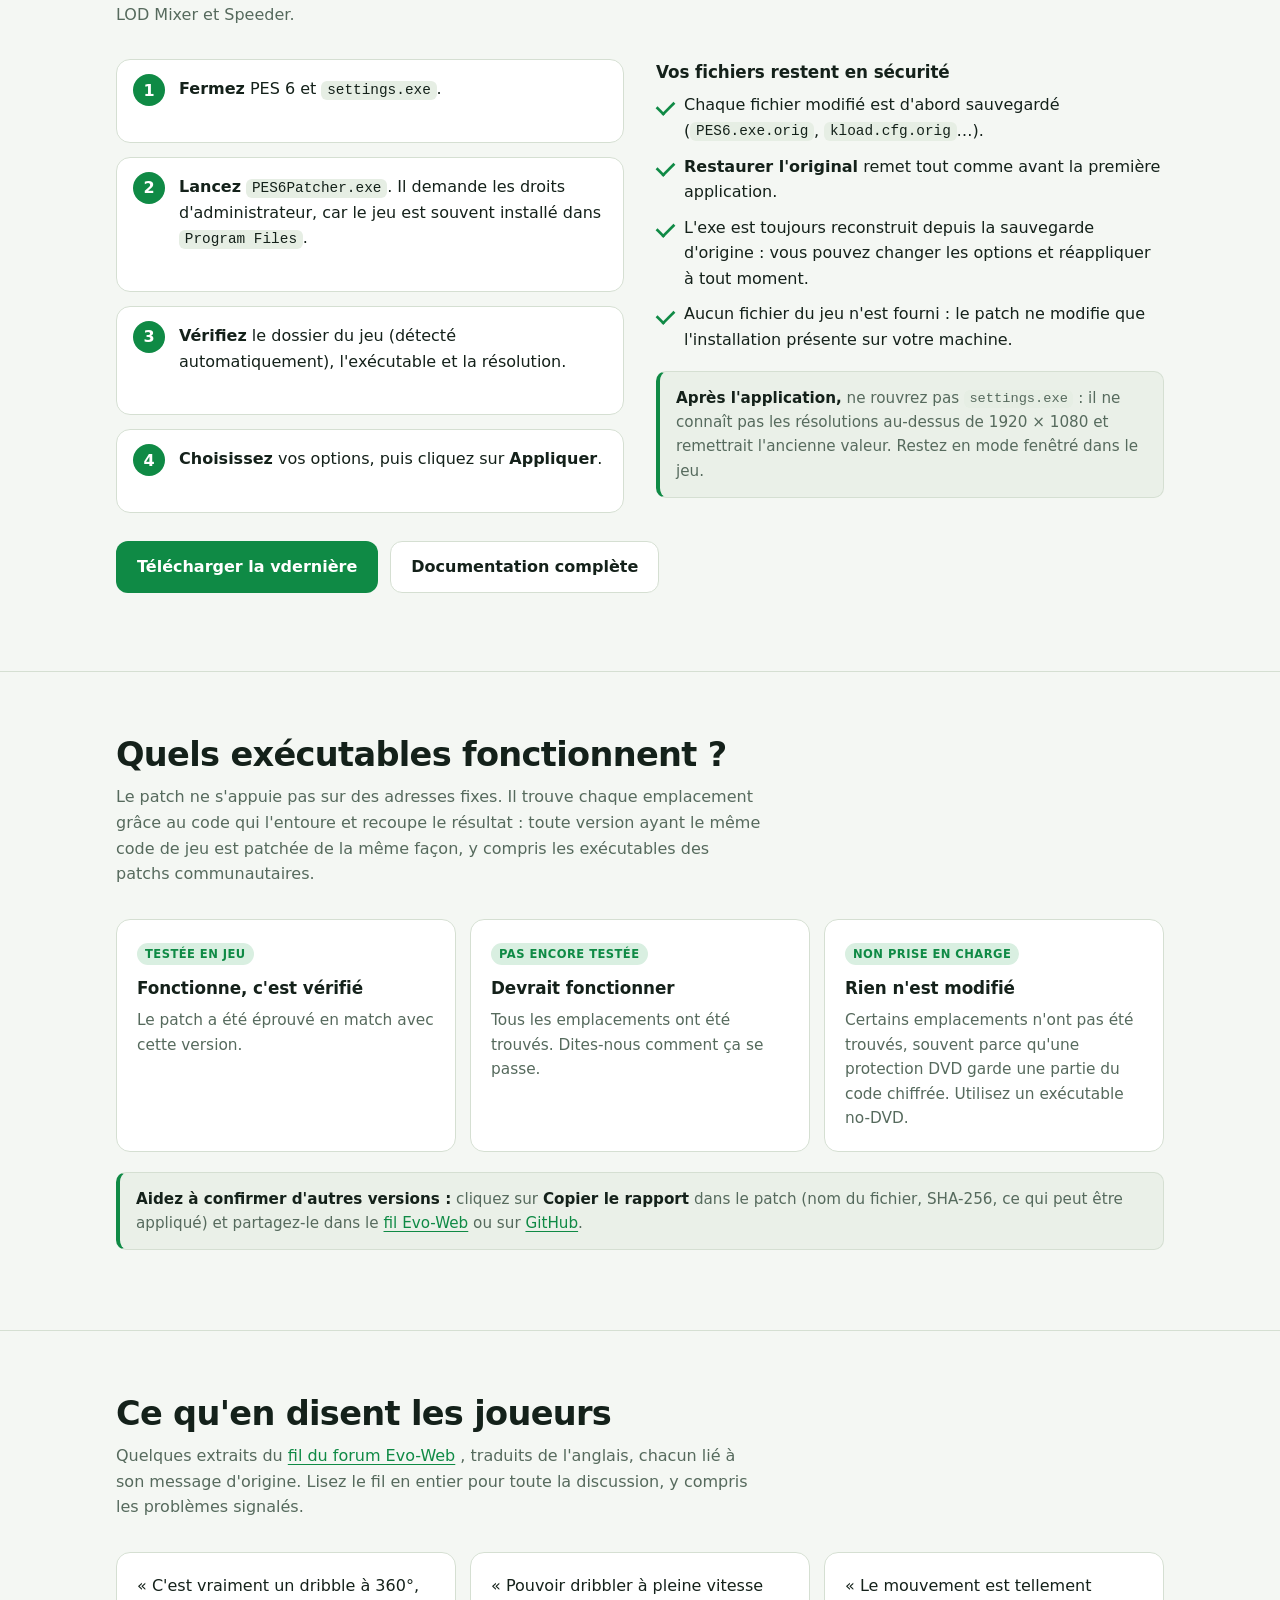
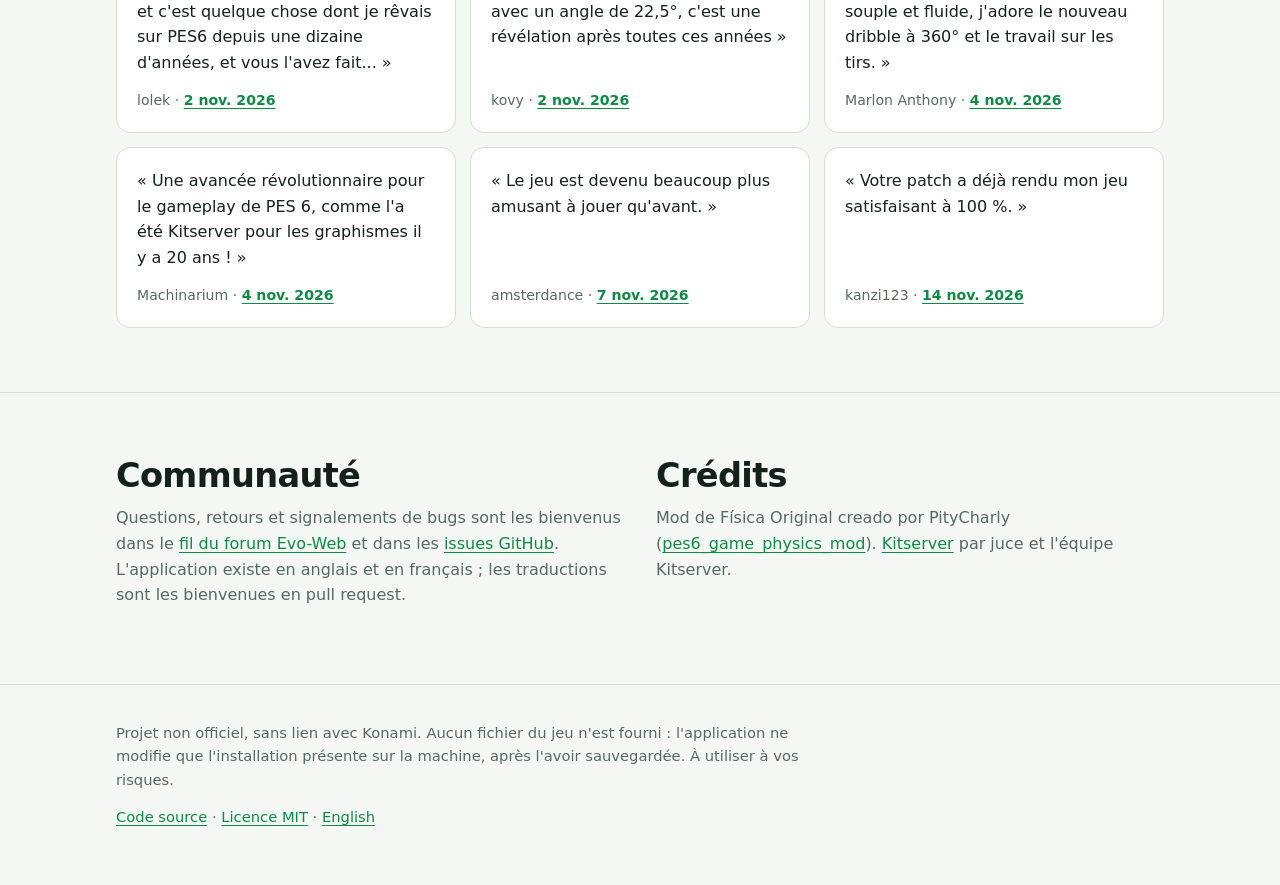
==== commit 15d5c880: "Super shot: French README and site follow the new stats (#42) Co-Authored-By: Claude Sonnet 5.5 <nor" ====
--- a/docs/fr/index.html
+++ b/docs/fr/index.html
@@ -121,7 +121,7 @@
         </tbody>
       </table>
     </div>
-    <p class="sub" style="margin-top:14px">Les autres options sont identiques dans tous les profils : directions libres, zone morte du stick à 18 %, passes en hauteur, lobs à 70 %, écartement à 20 %, portée du pressing à 180 %, ligne défensive plus haute, écart de vitesse à 300 %, écart d'accélération plus marqué. Super frappe : vitesse / hauteur / poids en plus du ballon d'une star / star à partir de cette précision de tir.</p>
+    <p class="sub" style="margin-top:14px">Les autres options sont identiques dans tous les profils : directions libres, zone morte du stick à 18 %, passes en hauteur, lobs à 70 %, écartement à 20 %, portée du pressing à 180 %, ligne défensive plus haute, écart de vitesse à 300 %, écart d'accélération plus marqué. Super frappe : vitesse / hauteur / poids en plus du ballon d'une star / plein effet à partir de cette technique de tir.</p>
   </div>
 </section>
 
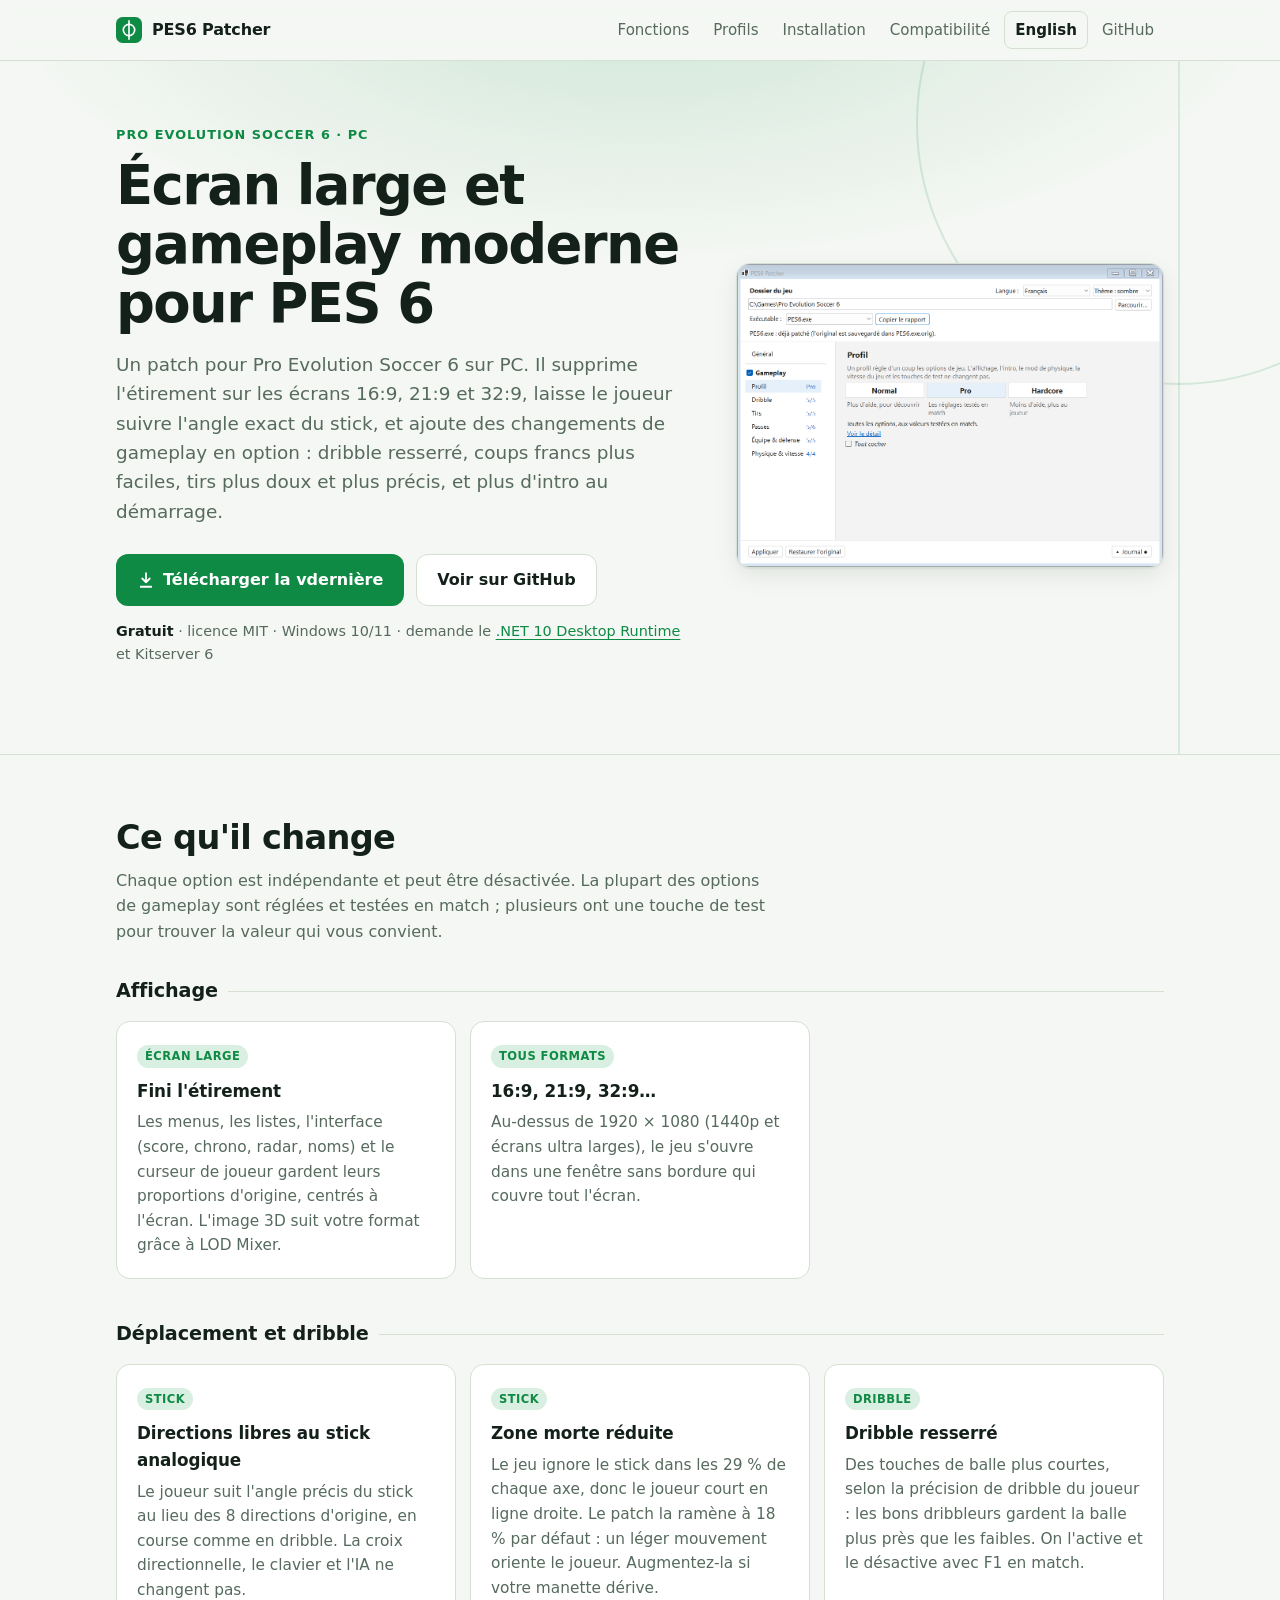
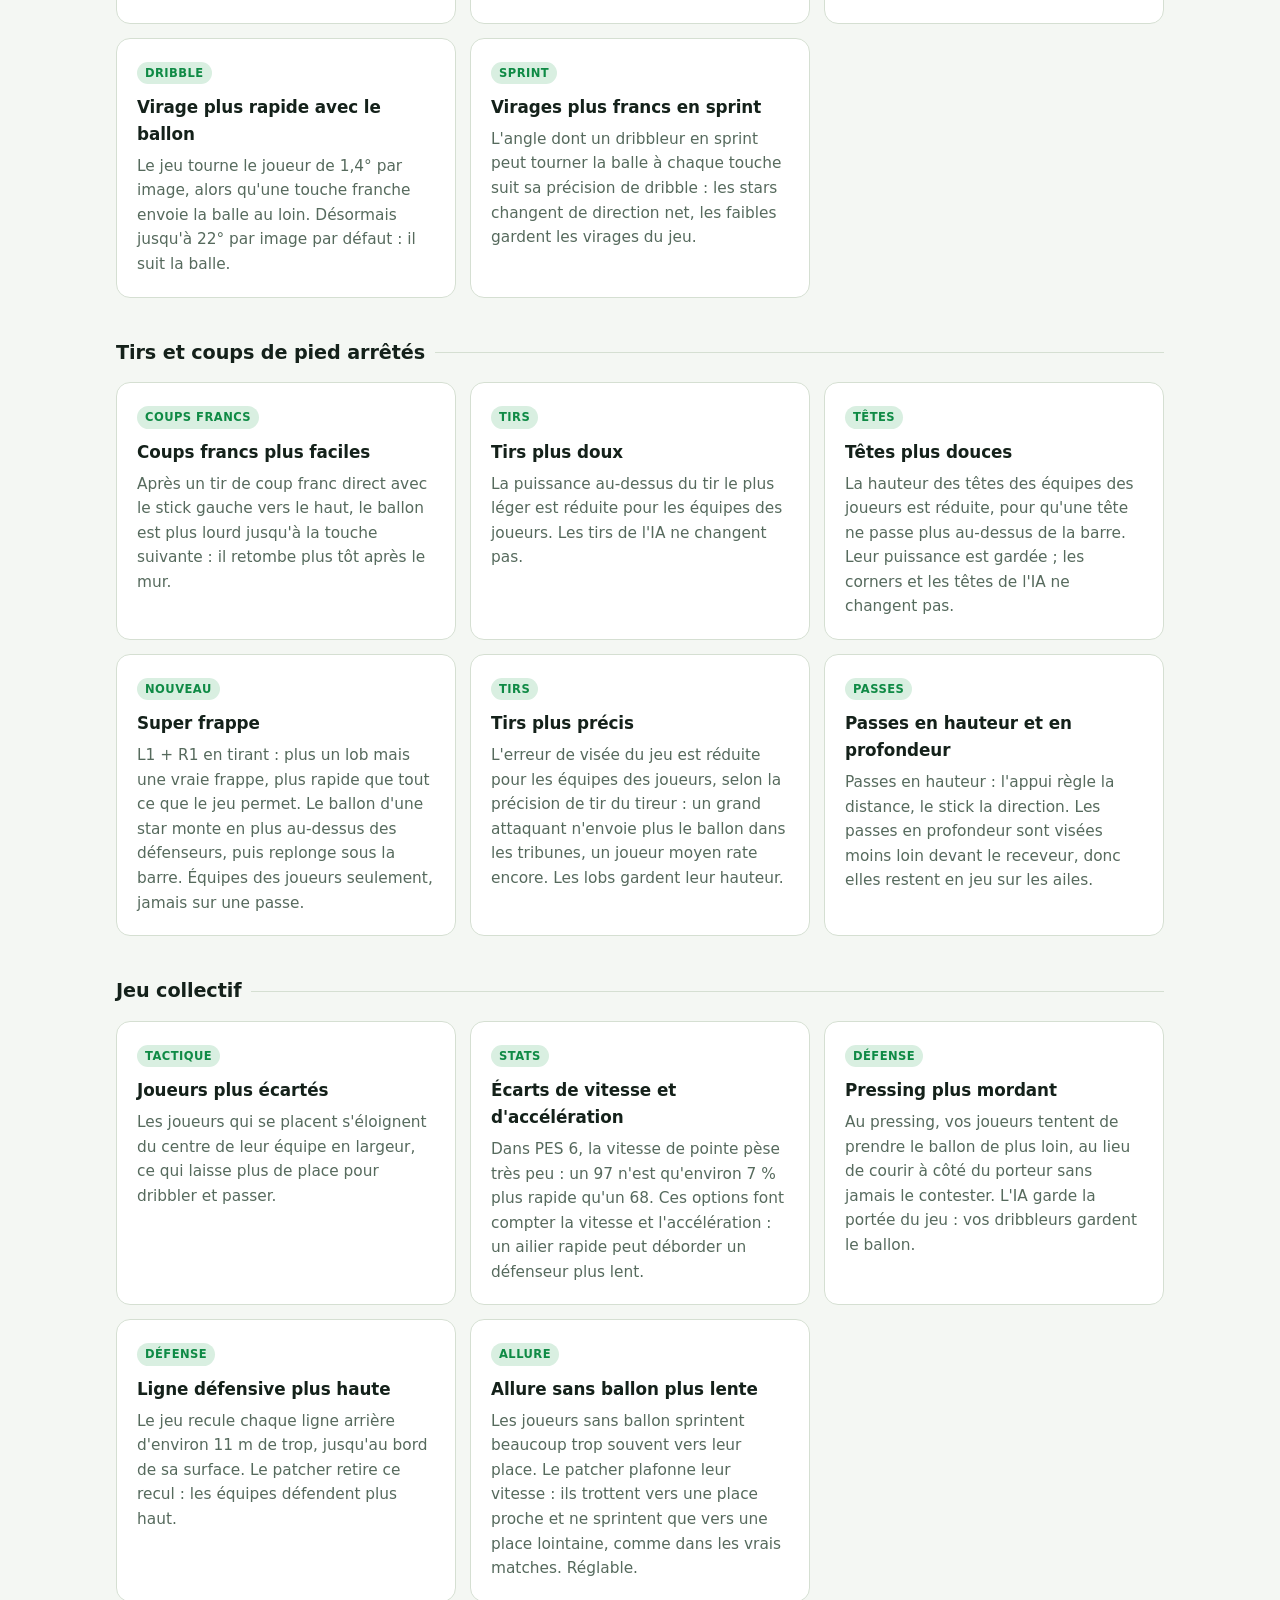
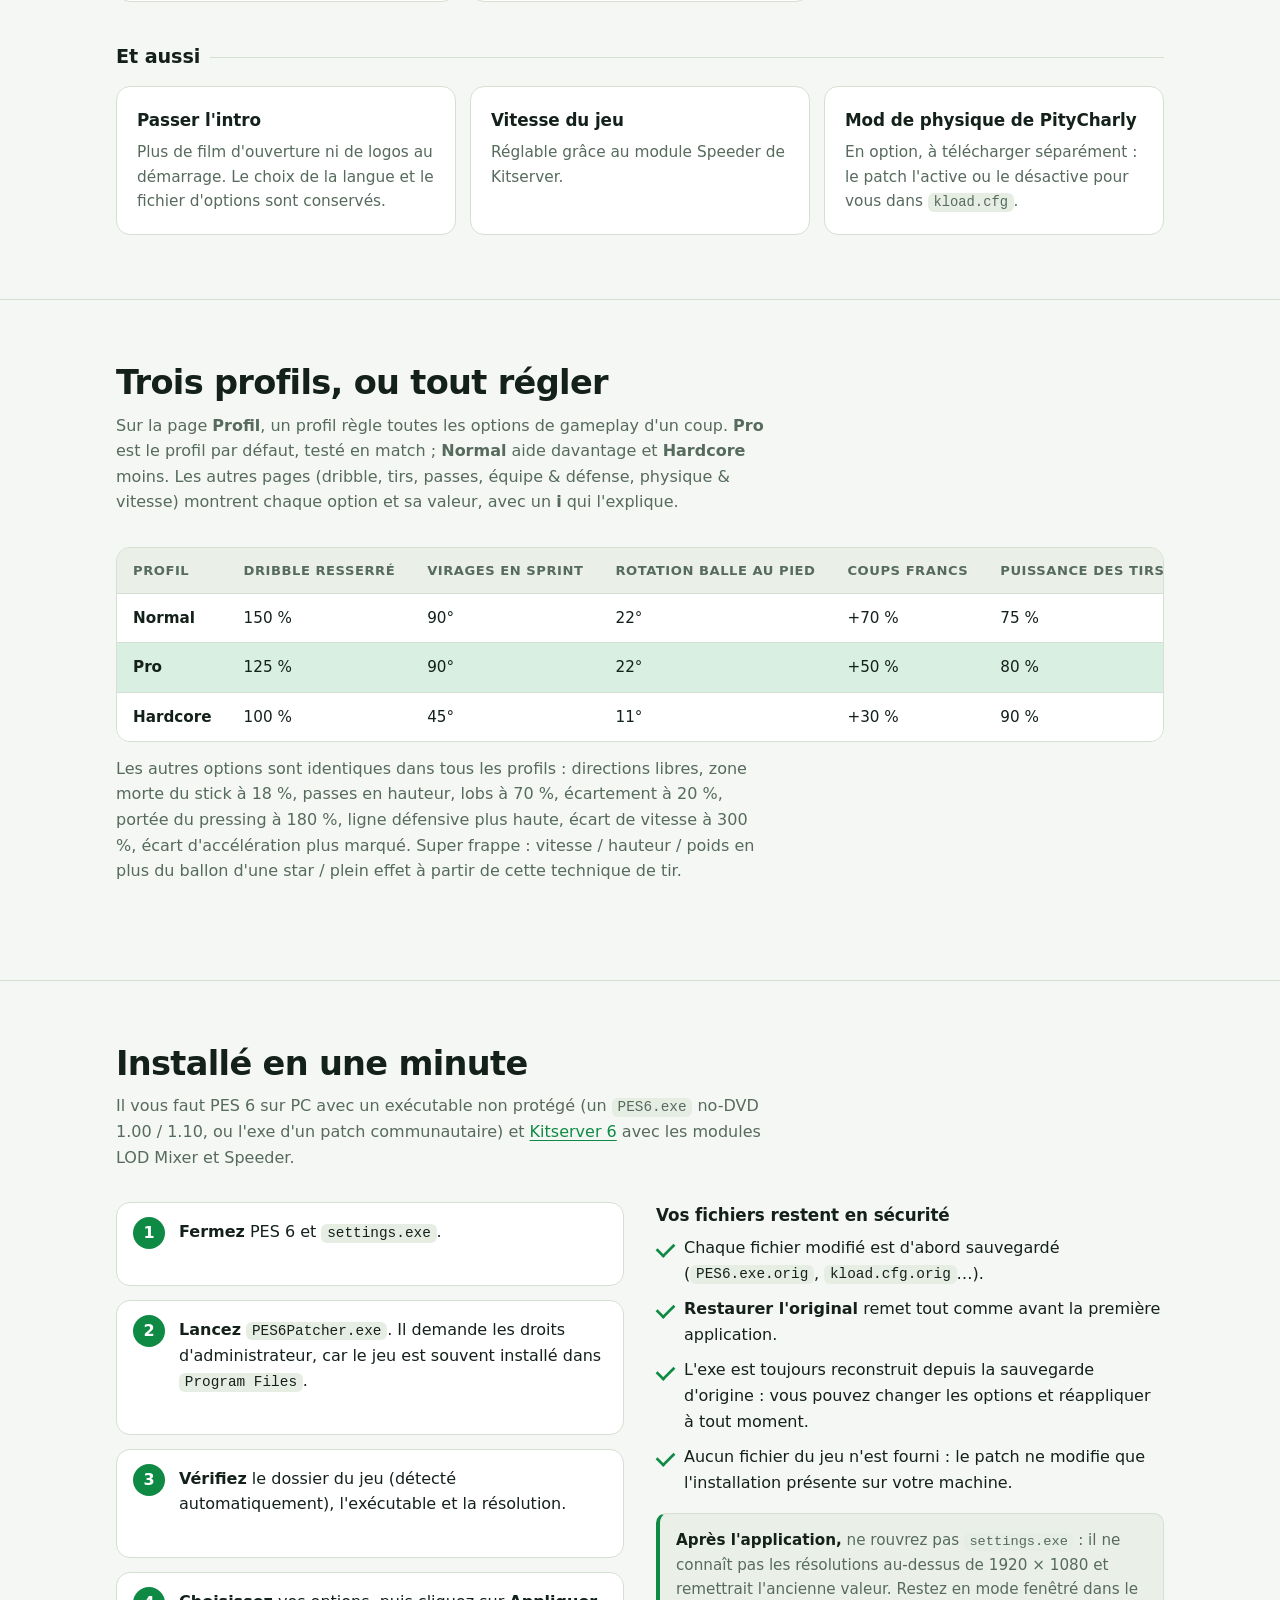
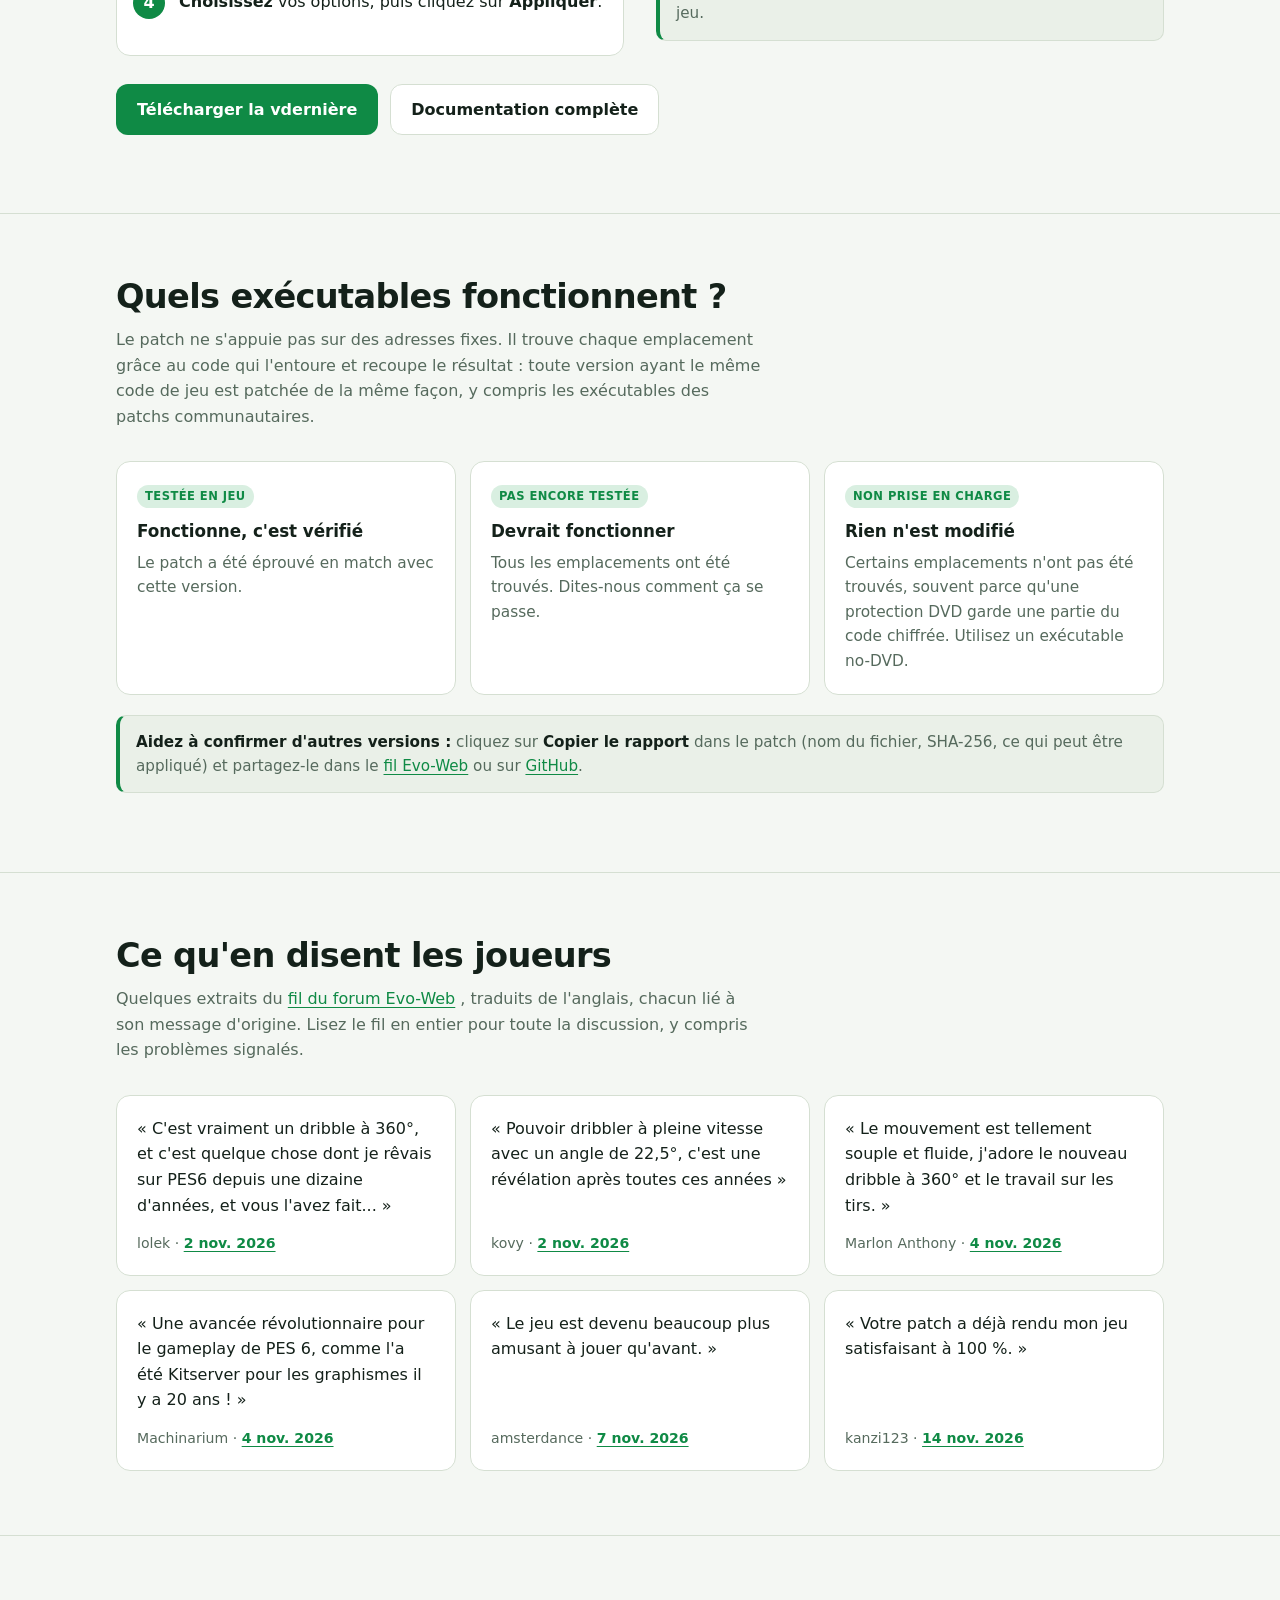
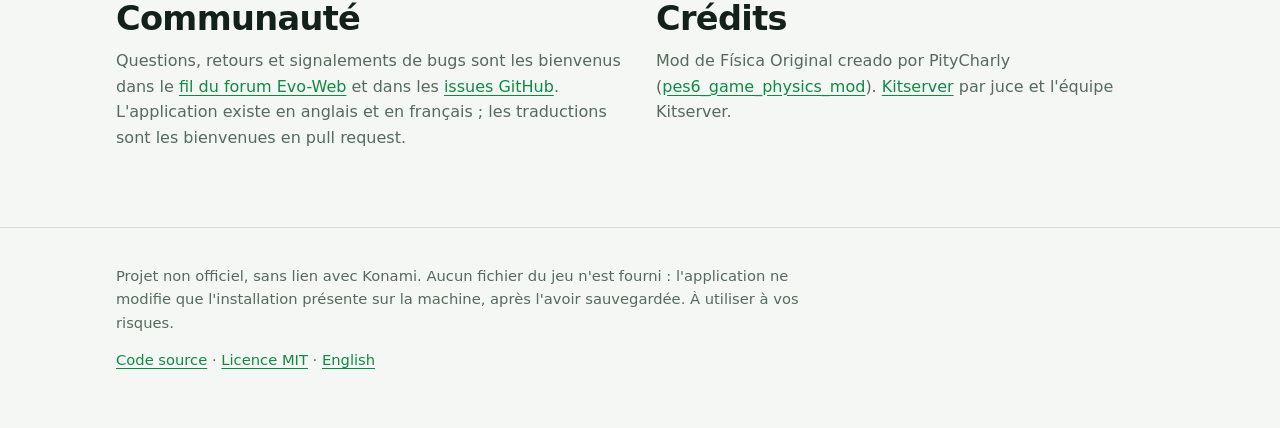
==== commit d2fe8c34: "README and site: sidebar layout (pages, profiles, info popups, log button, theme) and new screenshot" ====
--- a/docs/fr/index.html
+++ b/docs/fr/index.html
@@ -54,7 +54,7 @@
       <p class="meta"><b>Gratuit</b> · licence MIT · Windows 10/11 · demande le <a href="https://dotnet.microsoft.com/download/dotnet/10.0">.NET 10 Desktop Runtime</a> et Kitserver 6</p>
     </div>
     <figure class="shot">
-      <img src="../app.fr.png" width="818" height="1538" alt="La fenêtre de PES6 Patcher avec les options d'affichage et de gameplay">
+      <img src="../app.fr.png" width="1078" height="767" alt="La fenêtre de PES6 Patcher avec les options d'affichage et de gameplay">
     </figure>
   </div>
 </div>
@@ -110,7 +110,7 @@
 <section id="presets">
   <div class="wrap">
     <h2>Trois profils, ou tout régler</h2>
-    <p class="sub">En mode <b>Simple</b>, un profil règle toutes les options de gameplay d'un coup. <b>Pro</b> est le profil par défaut, testé en match ; <b>Normal</b> aide davantage et <b>Hardcore</b> moins. Le mode <b>Détaillé</b> montre chaque option et sa valeur.</p>
+    <p class="sub">Sur la page <b>Profil</b>, un profil règle toutes les options de gameplay d'un coup. <b>Pro</b> est le profil par défaut, testé en match ; <b>Normal</b> aide davantage et <b>Hardcore</b> moins. Les autres pages (dribble, tirs, passes, équipe &amp; défense, physique &amp; vitesse) montrent chaque option et sa valeur, avec un <b>i</b> qui l'explique.</p>
     <div class="table">
       <table>
         <thead><tr><th>Profil</th><th>Dribble resserré</th><th>Virages en sprint</th><th>Rotation balle au pied</th><th>Coups francs</th><th>Puissance des tirs</th><th>Écart de visée gardé</th><th>Avance des passes</th><th>Têtes</th><th>Super frappe</th></tr></thead>
